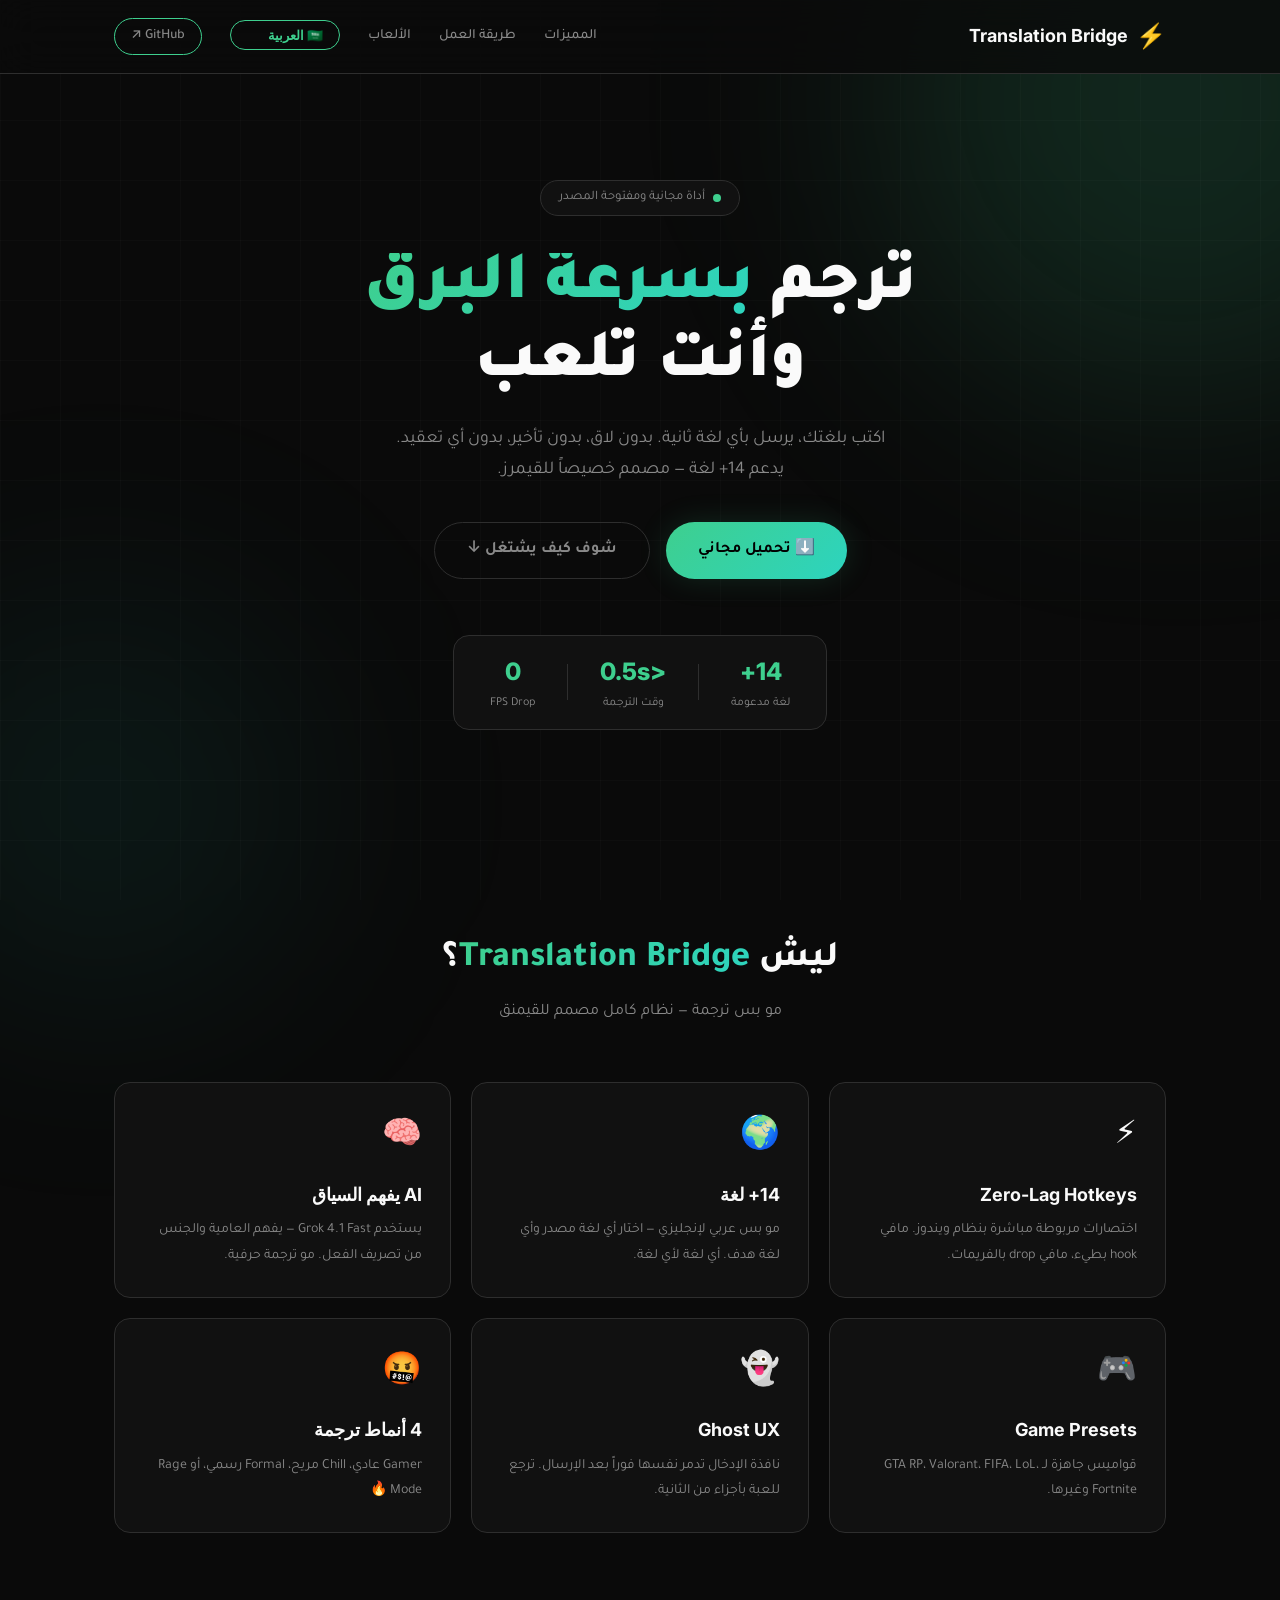
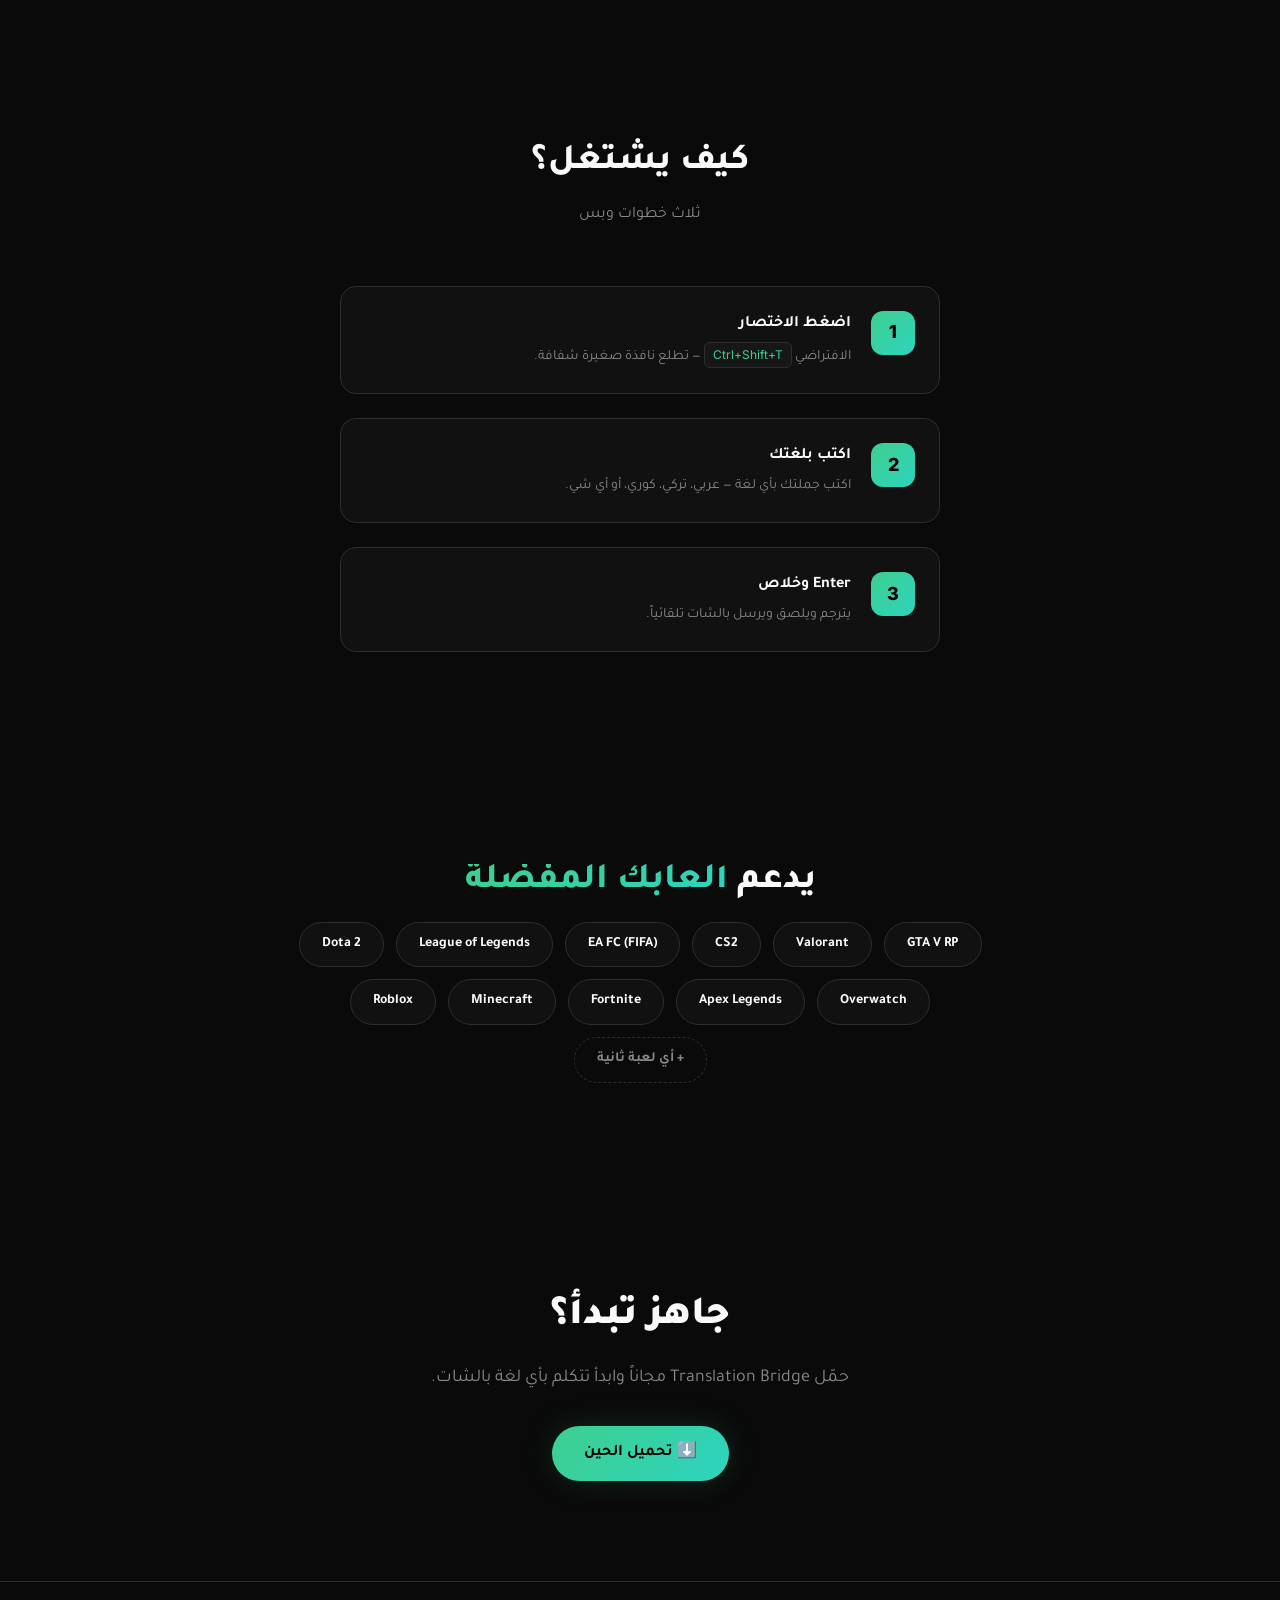
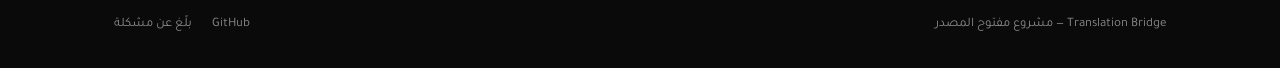
==== docs/index.html @ 9e9c00f8 "v8.1: Multi-language support, speed optimization, 12-lang landing page" ====
<!DOCTYPE html>
<html lang="ar" dir="rtl">
<head>
    <meta charset="UTF-8">
    <meta name="viewport" content="width=device-width, initial-scale=1.0">
    <meta name="description" content="Translation Bridge — ترجم بأي لغة بسرعة البرق أثناء اللعب. يدعم 14+ لغة — مصمم للقيمرز.">
    <meta name="keywords" content="translation, gaming, multilingual, gamer slang, ترجمة, قيمنق, ألعاب">
    <title>Translation Bridge — جسر الترجمة</title>
    <link rel="preconnect" href="https://fonts.googleapis.com">
    <link rel="preconnect" href="https://fonts.gstatic.com" crossorigin>
    <link href="https://fonts.googleapis.com/css2?family=Inter:wght@300;400;500;600;700;800;900&family=Tajawal:wght@400;500;700;800&display=swap" rel="stylesheet">
    <link rel="stylesheet" href="style.css">
</head>
<body>
    <div class="bg-grid"></div>
    <div class="bg-glow bg-glow--1"></div>
    <div class="bg-glow bg-glow--2"></div>
    <nav class="navbar">
        <div class="container nav-content">
            <a href="#" class="nav-logo">
                <span class="nav-logo-icon">⚡</span>
                <span>Translation Bridge</span>
            </a>
            <div class="nav-links">
                <a href="#features" id="tx-nav-feat">المميزات</a>
                <a href="#how" id="tx-nav-how">طريقة العمل</a>
                <a href="#games" id="tx-nav-games">الألعاب</a>
                <div class="lang-selector">
                    <button id="lang-toggle" class="btn btn--outline btn--sm" onclick="toggleLangMenu()">🇸🇦 العربية</button>
                    <div id="lang-menu" class="lang-menu">
                        <button onclick="setLang('ar')">🇸🇦 العربية</button>
                        <button onclick="setLang('en')">🇬🇧 English</button>
                        <button onclick="setLang('tr')">🇹🇷 Türkçe</button>
                        <button onclick="setLang('es')">🇪🇸 Español</button>
                        <button onclick="setLang('fr')">🇫🇷 Français</button>
                        <button onclick="setLang('pt')">🇧🇷 Português</button>
                        <button onclick="setLang('ru')">🇷🇺 Русский</button>
                        <button onclick="setLang('de')">🇩🇪 Deutsch</button>
                        <button onclick="setLang('ko')">🇰🇷 한국어</button>
                        <button onclick="setLang('ja')">🇯🇵 日本語</button>
                        <button onclick="setLang('zh')">🇨🇳 中文</button>
                        <button onclick="setLang('hi')">🇮🇳 हिंदी</button>
                    </div>
                </div>
                <a href="https://github.com/kenshln47/TRANSLATION-BRIDGE" target="_blank" class="btn btn--outline btn--sm">GitHub ↗</a>
            </div>
        </div>
    </nav>
    <section class="hero" id="hero">
        <div class="container hero-content">
            <div class="hero-badge"><span class="badge-dot"></span><span id="tx-badge">أداة مجانية ومفتوحة المصدر</span></div>
            <h1 class="hero-title" id="tx-hero-title">ترجم <span class="text-gradient">بسرعة البرق</span><br>وأنت تلعب</h1>
            <p class="hero-subtitle" id="tx-hero-sub">اكتب بلغتك، يرسل بأي لغة ثانية. بدون لاق، بدون تأخير، بدون أي تعقيد.<br>يدعم 14+ لغة — مصمم خصيصاً للقيمرز.</p>
            <div class="hero-cta">
                <a href="https://github.com/kenshln47/TRANSLATION-BRIDGE/releases" class="btn btn--primary btn--lg" target="_blank" id="tx-dl-btn">⬇️ تحميل مجاني</a>
                <a href="#how" class="btn btn--ghost btn--lg" id="tx-how-btn">شوف كيف يشتغل ↓</a>
            </div>
            <div class="hero-stats">
                <div class="stat"><span class="stat-value">14+</span><span class="stat-label" id="tx-stat-lang">لغة مدعومة</span></div>
                <div class="stat-divider"></div>
                <div class="stat"><span class="stat-value">&lt;0.5s</span><span class="stat-label" id="tx-stat-time">وقت الترجمة</span></div>
                <div class="stat-divider"></div>
                <div class="stat"><span class="stat-value">0</span><span class="stat-label">FPS Drop</span></div>
            </div>
        </div>
    </section>
    <section class="features" id="features">
        <div class="container">
            <h2 class="section-title" id="tx-feat-title">ليش <span class="text-gradient">Translation Bridge</span>؟</h2>
            <p class="section-subtitle" id="tx-feat-sub">مو بس ترجمة — نظام كامل مصمم للقيمنق</p>
            <div class="features-grid">
                <div class="feature-card"><div class="feature-icon">⚡</div><h3 id="tx-f1t">Zero-Lag Hotkeys</h3><p id="tx-f1d">اختصارات مربوطة مباشرة بنظام ويندوز. مافي hook بطيء، مافي drop بالفريمات.</p></div>
                <div class="feature-card"><div class="feature-icon">🌍</div><h3 id="tx-f2t">14+ لغة</h3><p id="tx-f2d">مو بس عربي لإنجليزي — اختار أي لغة مصدر وأي لغة هدف. أي لغة لأي لغة.</p></div>
                <div class="feature-card"><div class="feature-icon">🧠</div><h3 id="tx-f3t">AI يفهم السياق</h3><p id="tx-f3d">يستخدم Grok 4.1 Fast — يفهم العامية والجنس من تصريف الفعل. مو ترجمة حرفية.</p></div>
                <div class="feature-card"><div class="feature-icon">🎮</div><h3 id="tx-f4t">Game Presets</h3><p id="tx-f4d">قواميس جاهزة لـ GTA RP، Valorant، FIFA، LoL، Fortnite وغيرها.</p></div>
                <div class="feature-card"><div class="feature-icon">👻</div><h3 id="tx-f5t">Ghost UX</h3><p id="tx-f5d">نافذة الإدخال تدمر نفسها فوراً بعد الإرسال. ترجع للعبة بأجزاء من الثانية.</p></div>
                <div class="feature-card"><div class="feature-icon">🤬</div><h3 id="tx-f6t">4 أنماط ترجمة</h3><p id="tx-f6d">Gamer عادي، Chill مريح، Formal رسمي، أو Rage Mode 🔥</p></div>
            </div>
        </div>
    </section>
    <section class="how" id="how">
        <div class="container">
            <h2 class="section-title" id="tx-how-title">كيف يشتغل؟</h2>
            <p class="section-subtitle" id="tx-how-sub">ثلاث خطوات وبس</p>
            <div class="steps">
                <div class="step"><div class="step-number">1</div><div class="step-content"><h3 id="tx-s1t">اضغط الاختصار</h3><p id="tx-s1d">الافتراضي <kbd>Ctrl+Shift+T</kbd> — تطلع نافذة صغيرة شفافة.</p></div></div>
                <div class="step"><div class="step-number">2</div><div class="step-content"><h3 id="tx-s2t">اكتب بلغتك</h3><p id="tx-s2d">اكتب جملتك بأي لغة — عربي، تركي، كوري، أو أي شي.</p></div></div>
                <div class="step"><div class="step-number">3</div><div class="step-content"><h3 id="tx-s3t">Enter وخلاص</h3><p id="tx-s3d">يترجم ويلصق ويرسل بالشات تلقائياً.</p></div></div>
            </div>
        </div>
    </section>
    <section class="games" id="games">
        <div class="container">
            <h2 class="section-title" id="tx-games-title">يدعم <span class="text-gradient">ألعابك المفضلة</span></h2>
            <div class="games-row">
                <div class="game-chip">GTA V RP</div><div class="game-chip">Valorant</div><div class="game-chip">CS2</div>
                <div class="game-chip">EA FC (FIFA)</div><div class="game-chip">League of Legends</div><div class="game-chip">Dota 2</div>
                <div class="game-chip">Overwatch</div><div class="game-chip">Apex Legends</div><div class="game-chip">Fortnite</div>
                <div class="game-chip">Minecraft</div><div class="game-chip">Roblox</div>
                <div class="game-chip game-chip--any" id="tx-any-game">+ أي لعبة ثانية</div>
            </div>
        </div>
    </section>
    <section class="cta">
        <div class="container cta-content">
            <h2 class="cta-title" id="tx-cta-title">جاهز تبدأ؟</h2>
            <p class="cta-subtitle" id="tx-cta-sub">حمّل Translation Bridge مجاناً وابدأ تتكلم بأي لغة بالشات.</p>
            <a href="https://github.com/kenshln47/TRANSLATION-BRIDGE/releases" class="btn btn--primary btn--lg" target="_blank" id="tx-cta-btn">⬇️ تحميل الحين</a>
        </div>
    </section>
    <footer class="footer">
        <div class="container footer-content">
            <p id="tx-footer">Translation Bridge — مشروع مفتوح المصدر</p>
            <div class="footer-links">
                <a href="https://github.com/kenshln47/TRANSLATION-BRIDGE" target="_blank">GitHub</a>
                <a href="https://github.com/kenshln47/TRANSLATION-BRIDGE/issues" target="_blank" id="tx-report">بلّغ عن مشكلة</a>
            </div>
        </div>
    </footer>
    <script src="script.js"></script>
</body>
</html>
---- docs/style.css ----
/* ═══════════════════════════════════════════════════════════
   Translation Bridge — Landing Page Styles
   Premium dark design with Supabase-inspired green accents
   ═══════════════════════════════════════════════════════════ */

/* ── RESET & BASE ── */
*, *::before, *::after {
    margin: 0;
    padding: 0;
    box-sizing: border-box;
}

:root {
    --bg: #0a0a0a;
    --bg-card: #111111;
    --bg-elevated: #171717;
    --primary: #3ecf8e;
    --primary-dark: #2db87d;
    --primary-glow: rgba(62, 207, 142, 0.15);
    --text: #fafafa;
    --text-dim: #898989;
    --border: #2e2e2e;
    --gradient: linear-gradient(135deg, #3ecf8e, #2dd4bf);
}

html {
    scroll-behavior: smooth;
}

body {
    font-family: 'Tajawal', 'Inter', system-ui, sans-serif;
    background: var(--bg);
    color: var(--text);
    line-height: 1.7;
    overflow-x: hidden;
    position: relative;
}

.container {
    max-width: 1100px;
    margin: 0 auto;
    padding: 0 24px;
}

/* ── ANIMATED BACKGROUND ── */
.bg-grid {
    position: fixed;
    inset: 0;
    background-image:
        linear-gradient(rgba(255,255,255,0.02) 1px, transparent 1px),
        linear-gradient(90deg, rgba(255,255,255,0.02) 1px, transparent 1px);
    background-size: 60px 60px;
    pointer-events: none;
    z-index: 0;
}

.bg-glow {
    position: fixed;
    border-radius: 50%;
    filter: blur(120px);
    pointer-events: none;
    z-index: 0;
}

.bg-glow--1 {
    width: 600px;
    height: 600px;
    background: var(--primary-glow);
    top: -200px;
    right: -200px;
    animation: float1 15s ease-in-out infinite;
}

.bg-glow--2 {
    width: 400px;
    height: 400px;
    background: rgba(45, 212, 191, 0.08);
    bottom: -100px;
    left: -100px;
    animation: float2 20s ease-in-out infinite;
}

@keyframes float1 {
    0%, 100% { transform: translate(0, 0); }
    50% { transform: translate(-50px, 50px); }
}

@keyframes float2 {
    0%, 100% { transform: translate(0, 0); }
    50% { transform: translate(30px, -40px); }
}

/* ── NAVBAR ── */
.navbar {
    position: fixed;
    top: 0;
    left: 0;
    right: 0;
    z-index: 100;
    padding: 16px 0;
    background: rgba(10, 10, 10, 0.8);
    backdrop-filter: blur(20px);
    border-bottom: 1px solid var(--border);
}

.nav-content {
    display: flex;
    align-items: center;
    justify-content: space-between;
}

.nav-logo {
    display: flex;
    align-items: center;
    gap: 8px;
    text-decoration: none;
    color: var(--text);
    font-weight: 700;
    font-size: 18px;
    font-family: 'Inter', sans-serif;
}

.nav-logo-icon {
    font-size: 24px;
}

.nav-links {
    display: flex;
    align-items: center;
    gap: 28px;
}

.nav-links a {
    color: var(--text-dim);
    text-decoration: none;
    font-size: 14px;
    font-weight: 500;
    transition: color 0.2s;
}

.nav-links a:hover {
    color: var(--primary);
}

/* ── BUTTONS ── */
.btn {
    display: inline-flex;
    align-items: center;
    gap: 8px;
    font-family: 'Tajawal', 'Inter', sans-serif;
    font-weight: 600;
    text-decoration: none;
    border-radius: 9999px;
    transition: all 0.25s ease;
    cursor: pointer;
    border: none;
}

.btn--primary {
    background: var(--gradient);
    color: #000;
    box-shadow: 0 0 30px var(--primary-glow);
}

.btn--primary:hover {
    transform: translateY(-2px);
    box-shadow: 0 0 50px rgba(62, 207, 142, 0.3);
}

.btn--ghost {
    background: transparent;
    color: var(--text-dim);
    border: 1px solid var(--border);
}

.btn--ghost:hover {
    color: var(--text);
    border-color: var(--text-dim);
}

.btn--outline {
    background: transparent;
    color: var(--primary);
    border: 1px solid var(--primary);
}

.btn--outline:hover {
    background: var(--primary-glow);
}

.btn--sm { padding: 6px 16px; font-size: 13px; }
.btn--lg { padding: 14px 32px; font-size: 16px; }

/* ── HERO ── */
.hero {
    padding: 180px 0 100px;
    text-align: center;
    position: relative;
    z-index: 1;
}

.hero-badge {
    display: inline-flex;
    align-items: center;
    gap: 8px;
    padding: 6px 18px;
    border-radius: 9999px;
    background: var(--bg-card);
    border: 1px solid var(--border);
    font-size: 13px;
    color: var(--text-dim);
    margin-bottom: 32px;
    animation: fadeInDown 0.6s ease;
}

.badge-dot {
    width: 8px;
    height: 8px;
    border-radius: 50%;
    background: var(--primary);
    animation: pulse-dot 2s infinite;
}

@keyframes pulse-dot {
    0%, 100% { opacity: 1; }
    50% { opacity: 0.4; }
}

.hero-title {
    font-size: clamp(36px, 6vw, 68px);
    font-weight: 900;
    line-height: 1.15;
    margin-bottom: 20px;
    animation: fadeInUp 0.7s ease;
}

.text-gradient {
    background: var(--gradient);
    -webkit-background-clip: text;
    -webkit-text-fill-color: transparent;
    background-clip: text;
}

.hero-subtitle {
    font-size: 18px;
    color: var(--text-dim);
    max-width: 560px;
    margin: 0 auto 36px;
    animation: fadeInUp 0.8s ease;
}

.hero-cta {
    display: flex;
    gap: 16px;
    justify-content: center;
    flex-wrap: wrap;
    margin-bottom: 56px;
    animation: fadeInUp 0.9s ease;
}

.hero-stats {
    display: inline-flex;
    align-items: center;
    gap: 32px;
    padding: 16px 36px;
    border-radius: 16px;
    background: var(--bg-card);
    border: 1px solid var(--border);
    animation: fadeInUp 1.0s ease;
}

.stat {
    display: flex;
    flex-direction: column;
    align-items: center;
}

.stat-value {
    font-family: 'Inter', monospace;
    font-size: 24px;
    font-weight: 800;
    color: var(--primary);
}

.stat-label {
    font-size: 12px;
    color: var(--text-dim);
}

.stat-divider {
    width: 1px;
    height: 36px;
    background: var(--border);
}

/* ── FEATURES ── */
.features {
    padding: 100px 0;
    position: relative;
    z-index: 1;
}

.section-title {
    font-size: 36px;
    font-weight: 800;
    text-align: center;
    margin-bottom: 8px;
}

.section-subtitle {
    text-align: center;
    color: var(--text-dim);
    font-size: 16px;
    margin-bottom: 56px;
}

.features-grid {
    display: grid;
    grid-template-columns: repeat(auto-fit, minmax(300px, 1fr));
    gap: 20px;
}

.feature-card {
    background: var(--bg-card);
    border: 1px solid var(--border);
    border-radius: 16px;
    padding: 28px;
    transition: all 0.3s ease;
}

.feature-card:hover {
    border-color: var(--primary);
    transform: translateY(-4px);
    box-shadow: 0 20px 60px rgba(62, 207, 142, 0.08);
}

.feature-icon {
    font-size: 32px;
    margin-bottom: 14px;
}

.feature-card h3 {
    font-family: 'Inter', sans-serif;
    font-size: 18px;
    font-weight: 700;
    margin-bottom: 8px;
}

.feature-card p {
    color: var(--text-dim);
    font-size: 14px;
    line-height: 1.8;
}

/* ── HOW IT WORKS ── */
.how {
    padding: 100px 0;
    position: relative;
    z-index: 1;
}

.steps {
    max-width: 600px;
    margin: 0 auto;
    display: flex;
    flex-direction: column;
    gap: 24px;
}

.step {
    display: flex;
    align-items: flex-start;
    gap: 20px;
    padding: 24px;
    background: var(--bg-card);
    border: 1px solid var(--border);
    border-radius: 16px;
    transition: all 0.3s ease;
}

.step:hover {
    border-color: var(--primary);
}

.step-number {
    flex-shrink: 0;
    width: 44px;
    height: 44px;
    display: flex;
    align-items: center;
    justify-content: center;
    border-radius: 12px;
    background: var(--gradient);
    color: #000;
    font-family: 'Inter', sans-serif;
    font-weight: 800;
    font-size: 18px;
}

.step-content h3 {
    font-size: 16px;
    font-weight: 700;
    margin-bottom: 4px;
}

.step-content p {
    color: var(--text-dim);
    font-size: 14px;
}

kbd {
    display: inline-block;
    padding: 2px 8px;
    border-radius: 6px;
    background: var(--bg-elevated);
    border: 1px solid var(--border);
    font-family: 'Inter', monospace;
    font-size: 12px;
    color: var(--primary);
}

/* ── GAMES ── */
.games {
    padding: 100px 0;
    position: relative;
    z-index: 1;
}

.games-row {
    display: flex;
    flex-wrap: wrap;
    justify-content: center;
    gap: 12px;
    max-width: 700px;
    margin: 0 auto;
}

.game-chip {
    padding: 10px 22px;
    border-radius: 9999px;
    background: var(--bg-card);
    border: 1px solid var(--border);
    font-size: 14px;
    font-weight: 600;
    transition: all 0.2s;
    cursor: default;
}

.game-chip:hover {
    border-color: var(--primary);
    color: var(--primary);
    transform: scale(1.05);
}

.game-chip--any {
    background: transparent;
    border-style: dashed;
    color: var(--text-dim);
}

/* ── CTA ── */
.cta {
    padding: 100px 0;
    text-align: center;
    position: relative;
    z-index: 1;
}

.cta-title {
    font-size: 40px;
    font-weight: 900;
    margin-bottom: 12px;
}

.cta-subtitle {
    color: var(--text-dim);
    font-size: 18px;
    margin-bottom: 32px;
}

/* ── FOOTER ── */
.footer {
    padding: 32px 0;
    border-top: 1px solid var(--border);
    position: relative;
    z-index: 1;
}

.footer-content {
    display: flex;
    align-items: center;
    justify-content: space-between;
}

.footer-content p {
    color: var(--text-dim);
    font-size: 13px;
}

.footer-links {
    display: flex;
    gap: 20px;
}

.footer-links a {
    color: var(--text-dim);
    text-decoration: none;
    font-size: 13px;
    transition: color 0.2s;
}

.footer-links a:hover {
    color: var(--primary);
}

/* ── ANIMATIONS ── */
@keyframes fadeInUp {
    from { opacity: 0; transform: translateY(24px); }
    to   { opacity: 1; transform: translateY(0); }
}

@keyframes fadeInDown {
    from { opacity: 0; transform: translateY(-16px); }
    to   { opacity: 1; transform: translateY(0); }
}

/* Scroll-triggered animation class */
.reveal {
    opacity: 0;
    transform: translateY(30px);
    transition: all 0.6s ease;
}

.reveal.visible {
    opacity: 1;
    transform: translateY(0);
}

/* ── RESPONSIVE ── */
@media (max-width: 768px) {
    .nav-links {
        display: none;
    }

    .hero {
        padding: 140px 0 60px;
    }

    .hero-stats {
        flex-direction: column;
        gap: 16px;
    }

    .stat-divider {
        width: 60px;
        height: 1px;
    }

    .features-grid {
        grid-template-columns: 1fr;
    }

    .footer-content {
        flex-direction: column;
        gap: 12px;
        text-align: center;
    }
}

/* ── LANGUAGE SELECTOR ── */
.lang-selector {
    position: relative;
}

#lang-toggle {
    cursor: pointer;
    font-family: 'Inter', sans-serif;
    font-weight: 600;
    font-size: 13px;
    min-width: 110px;
    text-align: center;
    transition: all 0.25s ease;
}

#lang-toggle:hover {
    background: var(--primary-glow);
    transform: scale(1.05);
}

.lang-menu {
    display: none;
    position: absolute;
    top: calc(100% + 8px);
    right: 0;
    flex-direction: column;
    gap: 2px;
    padding: 8px;
    background: rgba(17, 17, 17, 0.95);
    backdrop-filter: blur(20px);
    border: 1px solid var(--border);
    border-radius: 12px;
    z-index: 200;
    min-width: 160px;
    box-shadow: 0 20px 60px rgba(0, 0, 0, 0.5);
    animation: fadeInDown 0.2s ease;
}

.lang-menu button {
    background: none;
    border: none;
    color: var(--text-dim);
    padding: 8px 14px;
    font-size: 13px;
    font-family: 'Inter', sans-serif;
    cursor: pointer;
    border-radius: 8px;
    text-align: left;
    transition: all 0.15s;
    white-space: nowrap;
}

.lang-menu button:hover {
    background: var(--primary-glow);
    color: var(--primary);
}

/* ── LTR MODE ── */
html[dir="ltr"] body {
    text-align: left;
}

html[dir="ltr"] .hero-content,
html[dir="ltr"] .section-title,
html[dir="ltr"] .section-subtitle,
html[dir="ltr"] .cta {
    text-align: center;
}

html[dir="ltr"] .lang-menu {
    right: auto;
    left: 0;
}

html[dir="ltr"] .lang-menu button {
    text-align: left;
}
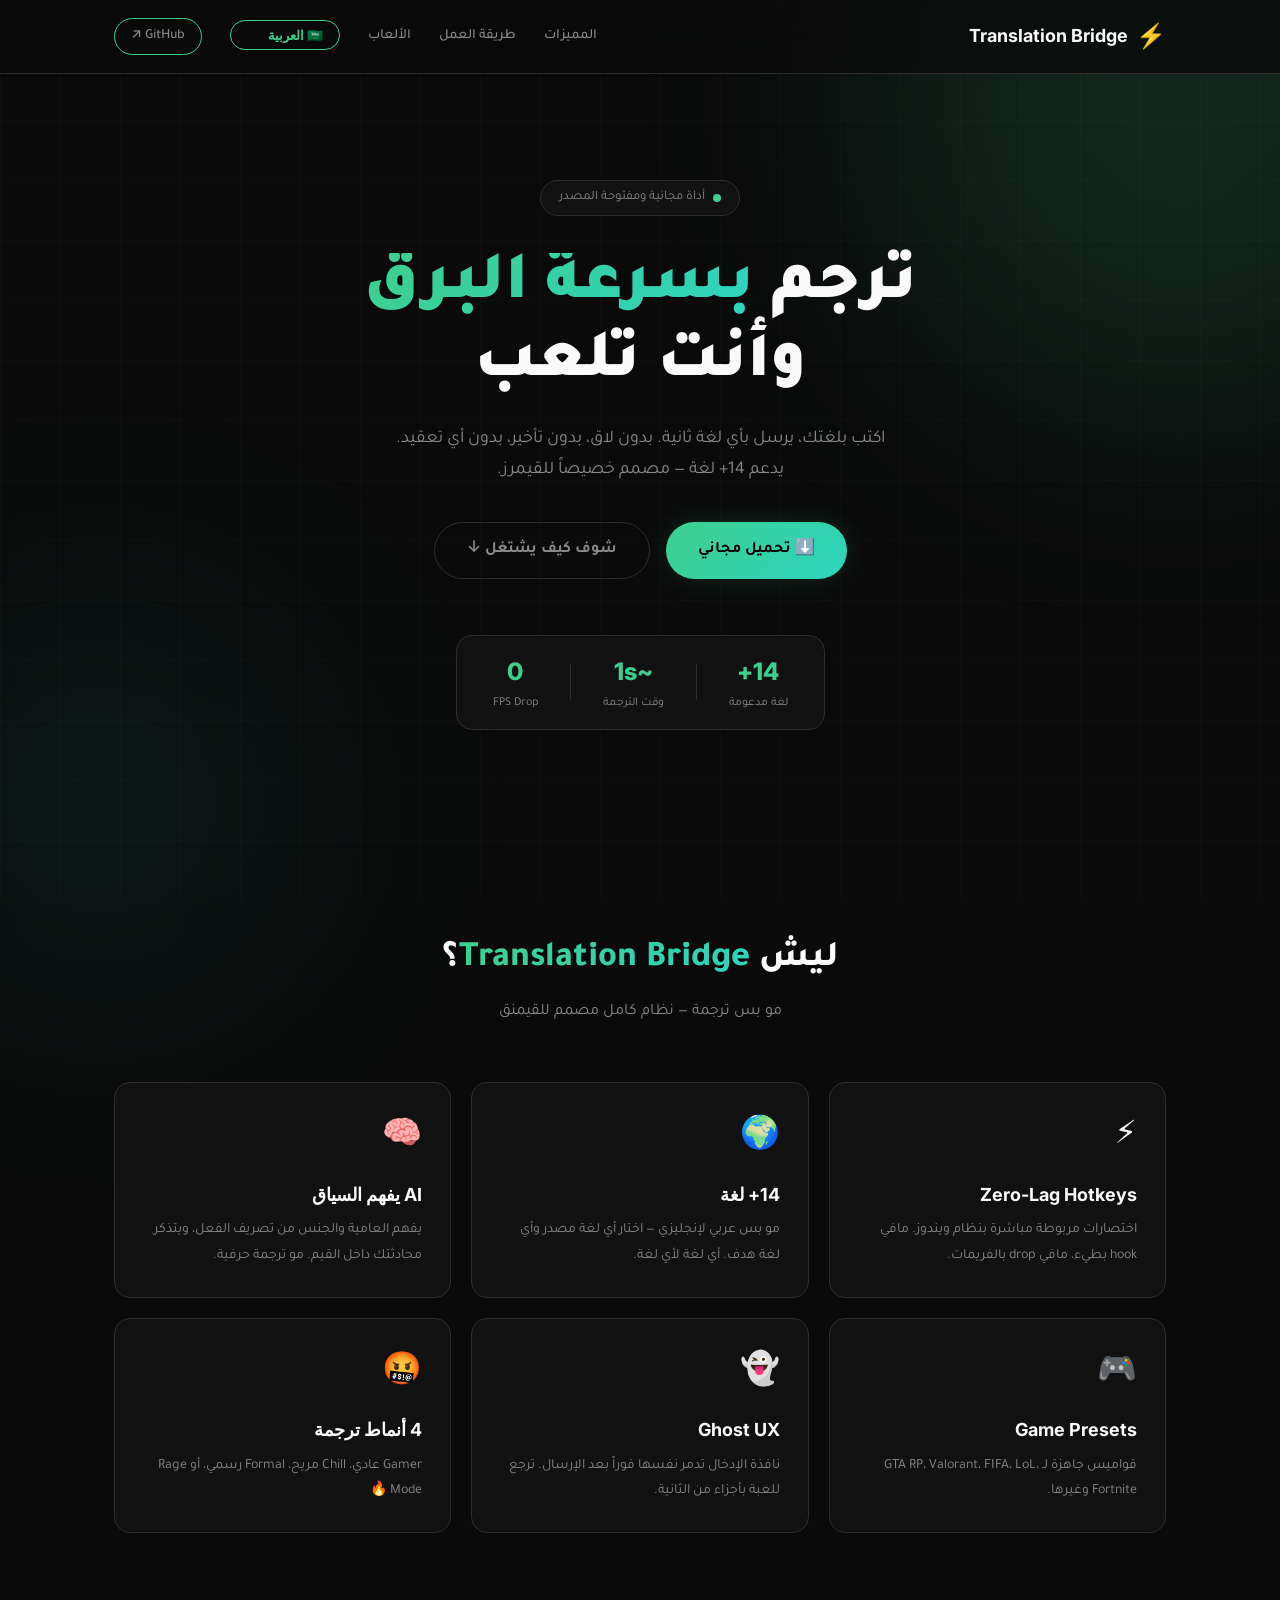
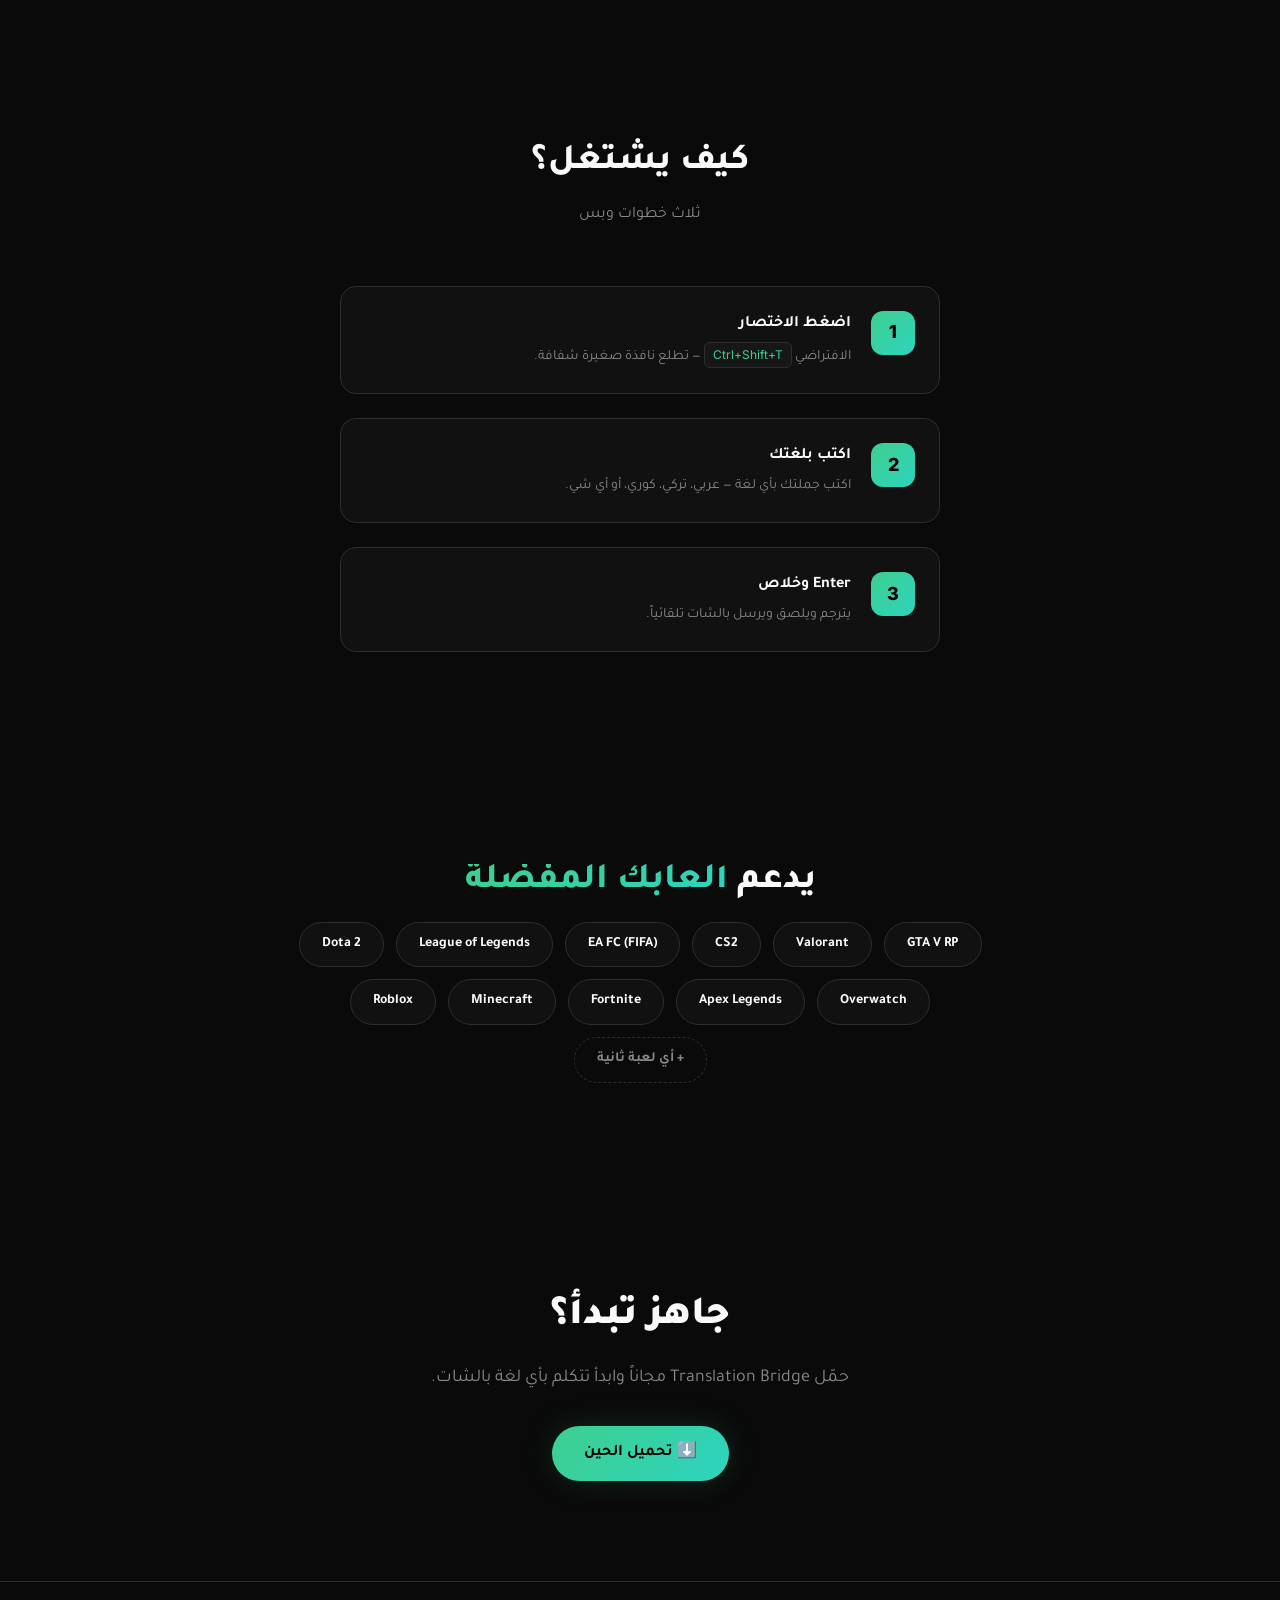
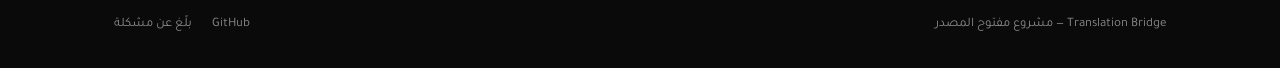
==== commit b2b2e69f: "Site: drop deprecated Grok mention, honest speed stat, session memory feature - Feature card no long" ====
--- a/docs/index.html
+++ b/docs/index.html
@@ -5,7 +5,19 @@
     <meta name="viewport" content="width=device-width, initial-scale=1.0">
     <meta name="description" content="Translation Bridge — ترجم بأي لغة بسرعة البرق أثناء اللعب. يدعم 14+ لغة — مصمم للقيمرز.">
     <meta name="keywords" content="translation, gaming, multilingual, gamer slang, ترجمة, قيمنق, ألعاب">
+    <!-- Open Graph -->
+    <meta property="og:type" content="website">
+    <meta property="og:title" content="Translation Bridge — جسر الترجمة">
+    <meta property="og:description" content="ترجم بأي لغة بسرعة البرق أثناء اللعب. يدعم 14+ لغة — مصمم للقيمرز.">
+    <meta property="og:url" content="https://kenshln47.github.io/TRANSLATION-BRIDGE/">
+    <meta property="og:image" content="https://raw.githubusercontent.com/kenshln47/TRANSLATION-BRIDGE/main/assets/banner.png">
+    <!-- Twitter Card -->
+    <meta name="twitter:card" content="summary_large_image">
+    <meta name="twitter:title" content="Translation Bridge — جسر الترجمة">
+    <meta name="twitter:description" content="ترجم بأي لغة بسرعة البرق أثناء اللعب. يدعم 14+ لغة.">
+    <meta name="twitter:image" content="https://raw.githubusercontent.com/kenshln47/TRANSLATION-BRIDGE/main/assets/banner.png">
     <title>Translation Bridge — جسر الترجمة</title>
+    <link rel="icon" type="image/png" href="https://raw.githubusercontent.com/kenshln47/TRANSLATION-BRIDGE/main/assets/logo.png">
     <link rel="preconnect" href="https://fonts.googleapis.com">
     <link rel="preconnect" href="https://fonts.gstatic.com" crossorigin>
     <link href="https://fonts.googleapis.com/css2?family=Inter:wght@300;400;500;600;700;800;900&family=Tajawal:wght@400;500;700;800&display=swap" rel="stylesheet">
@@ -58,7 +70,7 @@
             <div class="hero-stats">
                 <div class="stat"><span class="stat-value">14+</span><span class="stat-label" id="tx-stat-lang">لغة مدعومة</span></div>
                 <div class="stat-divider"></div>
-                <div class="stat"><span class="stat-value">&lt;0.5s</span><span class="stat-label" id="tx-stat-time">وقت الترجمة</span></div>
+                <div class="stat"><span class="stat-value">~1s</span><span class="stat-label" id="tx-stat-time">وقت الترجمة</span></div>
                 <div class="stat-divider"></div>
                 <div class="stat"><span class="stat-value">0</span><span class="stat-label">FPS Drop</span></div>
             </div>
@@ -66,38 +78,38 @@
     </section>
     <section class="features" id="features">
         <div class="container">
-            <h2 class="section-title" id="tx-feat-title">ليش <span class="text-gradient">Translation Bridge</span>؟</h2>
-            <p class="section-subtitle" id="tx-feat-sub">مو بس ترجمة — نظام كامل مصمم للقيمنق</p>
+            <h2 class="section-title reveal" id="tx-feat-title">ليش <span class="text-gradient">Translation Bridge</span>؟</h2>
+            <p class="section-subtitle reveal" id="tx-feat-sub">مو بس ترجمة — نظام كامل مصمم للقيمنق</p>
             <div class="features-grid">
-                <div class="feature-card"><div class="feature-icon">⚡</div><h3 id="tx-f1t">Zero-Lag Hotkeys</h3><p id="tx-f1d">اختصارات مربوطة مباشرة بنظام ويندوز. مافي hook بطيء، مافي drop بالفريمات.</p></div>
-                <div class="feature-card"><div class="feature-icon">🌍</div><h3 id="tx-f2t">14+ لغة</h3><p id="tx-f2d">مو بس عربي لإنجليزي — اختار أي لغة مصدر وأي لغة هدف. أي لغة لأي لغة.</p></div>
-                <div class="feature-card"><div class="feature-icon">🧠</div><h3 id="tx-f3t">AI يفهم السياق</h3><p id="tx-f3d">يستخدم Grok 4.1 Fast — يفهم العامية والجنس من تصريف الفعل. مو ترجمة حرفية.</p></div>
-                <div class="feature-card"><div class="feature-icon">🎮</div><h3 id="tx-f4t">Game Presets</h3><p id="tx-f4d">قواميس جاهزة لـ GTA RP، Valorant، FIFA، LoL، Fortnite وغيرها.</p></div>
-                <div class="feature-card"><div class="feature-icon">👻</div><h3 id="tx-f5t">Ghost UX</h3><p id="tx-f5d">نافذة الإدخال تدمر نفسها فوراً بعد الإرسال. ترجع للعبة بأجزاء من الثانية.</p></div>
-                <div class="feature-card"><div class="feature-icon">🤬</div><h3 id="tx-f6t">4 أنماط ترجمة</h3><p id="tx-f6d">Gamer عادي، Chill مريح، Formal رسمي، أو Rage Mode 🔥</p></div>
+                <div class="feature-card reveal"><div class="feature-icon">⚡</div><h3 id="tx-f1t">Zero-Lag Hotkeys</h3><p id="tx-f1d">اختصارات مربوطة مباشرة بنظام ويندوز. مافي hook بطيء، مافي drop بالفريمات.</p></div>
+                <div class="feature-card reveal"><div class="feature-icon">🌍</div><h3 id="tx-f2t">14+ لغة</h3><p id="tx-f2d">مو بس عربي لإنجليزي — اختار أي لغة مصدر وأي لغة هدف. أي لغة لأي لغة.</p></div>
+                <div class="feature-card reveal"><div class="feature-icon">🧠</div><h3 id="tx-f3t">AI يفهم السياق</h3><p id="tx-f3d">يفهم العامية والجنس من تصريف الفعل، ويتذكر محادثتك داخل القيم. مو ترجمة حرفية.</p></div>
+                <div class="feature-card reveal"><div class="feature-icon">🎮</div><h3 id="tx-f4t">Game Presets</h3><p id="tx-f4d">قواميس جاهزة لـ GTA RP، Valorant، FIFA، LoL، Fortnite وغيرها.</p></div>
+                <div class="feature-card reveal"><div class="feature-icon">👻</div><h3 id="tx-f5t">Ghost UX</h3><p id="tx-f5d">نافذة الإدخال تدمر نفسها فوراً بعد الإرسال. ترجع للعبة بأجزاء من الثانية.</p></div>
+                <div class="feature-card reveal"><div class="feature-icon">🤬</div><h3 id="tx-f6t">4 أنماط ترجمة</h3><p id="tx-f6d">Gamer عادي، Chill مريح، Formal رسمي، أو Rage Mode 🔥</p></div>
             </div>
         </div>
     </section>
     <section class="how" id="how">
         <div class="container">
-            <h2 class="section-title" id="tx-how-title">كيف يشتغل؟</h2>
-            <p class="section-subtitle" id="tx-how-sub">ثلاث خطوات وبس</p>
+            <h2 class="section-title reveal" id="tx-how-title">كيف يشتغل؟</h2>
+            <p class="section-subtitle reveal" id="tx-how-sub">ثلاث خطوات وبس</p>
             <div class="steps">
-                <div class="step"><div class="step-number">1</div><div class="step-content"><h3 id="tx-s1t">اضغط الاختصار</h3><p id="tx-s1d">الافتراضي <kbd>Ctrl+Shift+T</kbd> — تطلع نافذة صغيرة شفافة.</p></div></div>
-                <div class="step"><div class="step-number">2</div><div class="step-content"><h3 id="tx-s2t">اكتب بلغتك</h3><p id="tx-s2d">اكتب جملتك بأي لغة — عربي، تركي، كوري، أو أي شي.</p></div></div>
-                <div class="step"><div class="step-number">3</div><div class="step-content"><h3 id="tx-s3t">Enter وخلاص</h3><p id="tx-s3d">يترجم ويلصق ويرسل بالشات تلقائياً.</p></div></div>
+                <div class="step reveal"><div class="step-number">1</div><div class="step-content"><h3 id="tx-s1t">اضغط الاختصار</h3><p id="tx-s1d">الافتراضي <kbd>Ctrl+Shift+T</kbd> — تطلع نافذة صغيرة شفافة.</p></div></div>
+                <div class="step reveal"><div class="step-number">2</div><div class="step-content"><h3 id="tx-s2t">اكتب بلغتك</h3><p id="tx-s2d">اكتب جملتك بأي لغة — عربي، تركي، كوري، أو أي شي.</p></div></div>
+                <div class="step reveal"><div class="step-number">3</div><div class="step-content"><h3 id="tx-s3t">Enter وخلاص</h3><p id="tx-s3d">يترجم ويلصق ويرسل بالشات تلقائياً.</p></div></div>
             </div>
         </div>
     </section>
     <section class="games" id="games">
         <div class="container">
-            <h2 class="section-title" id="tx-games-title">يدعم <span class="text-gradient">ألعابك المفضلة</span></h2>
+            <h2 class="section-title reveal" id="tx-games-title">يدعم <span class="text-gradient">ألعابك المفضلة</span></h2>
             <div class="games-row">
-                <div class="game-chip">GTA V RP</div><div class="game-chip">Valorant</div><div class="game-chip">CS2</div>
-                <div class="game-chip">EA FC (FIFA)</div><div class="game-chip">League of Legends</div><div class="game-chip">Dota 2</div>
-                <div class="game-chip">Overwatch</div><div class="game-chip">Apex Legends</div><div class="game-chip">Fortnite</div>
-                <div class="game-chip">Minecraft</div><div class="game-chip">Roblox</div>
-                <div class="game-chip game-chip--any" id="tx-any-game">+ أي لعبة ثانية</div>
+                <div class="game-chip reveal">GTA V RP</div><div class="game-chip reveal">Valorant</div><div class="game-chip reveal">CS2</div>
+                <div class="game-chip reveal">EA FC (FIFA)</div><div class="game-chip reveal">League of Legends</div><div class="game-chip reveal">Dota 2</div>
+                <div class="game-chip reveal">Overwatch</div><div class="game-chip reveal">Apex Legends</div><div class="game-chip reveal">Fortnite</div>
+                <div class="game-chip reveal">Minecraft</div><div class="game-chip reveal">Roblox</div>
+                <div class="game-chip game-chip--any reveal" id="tx-any-game">+ أي لعبة ثانية</div>
             </div>
         </div>
     </section>
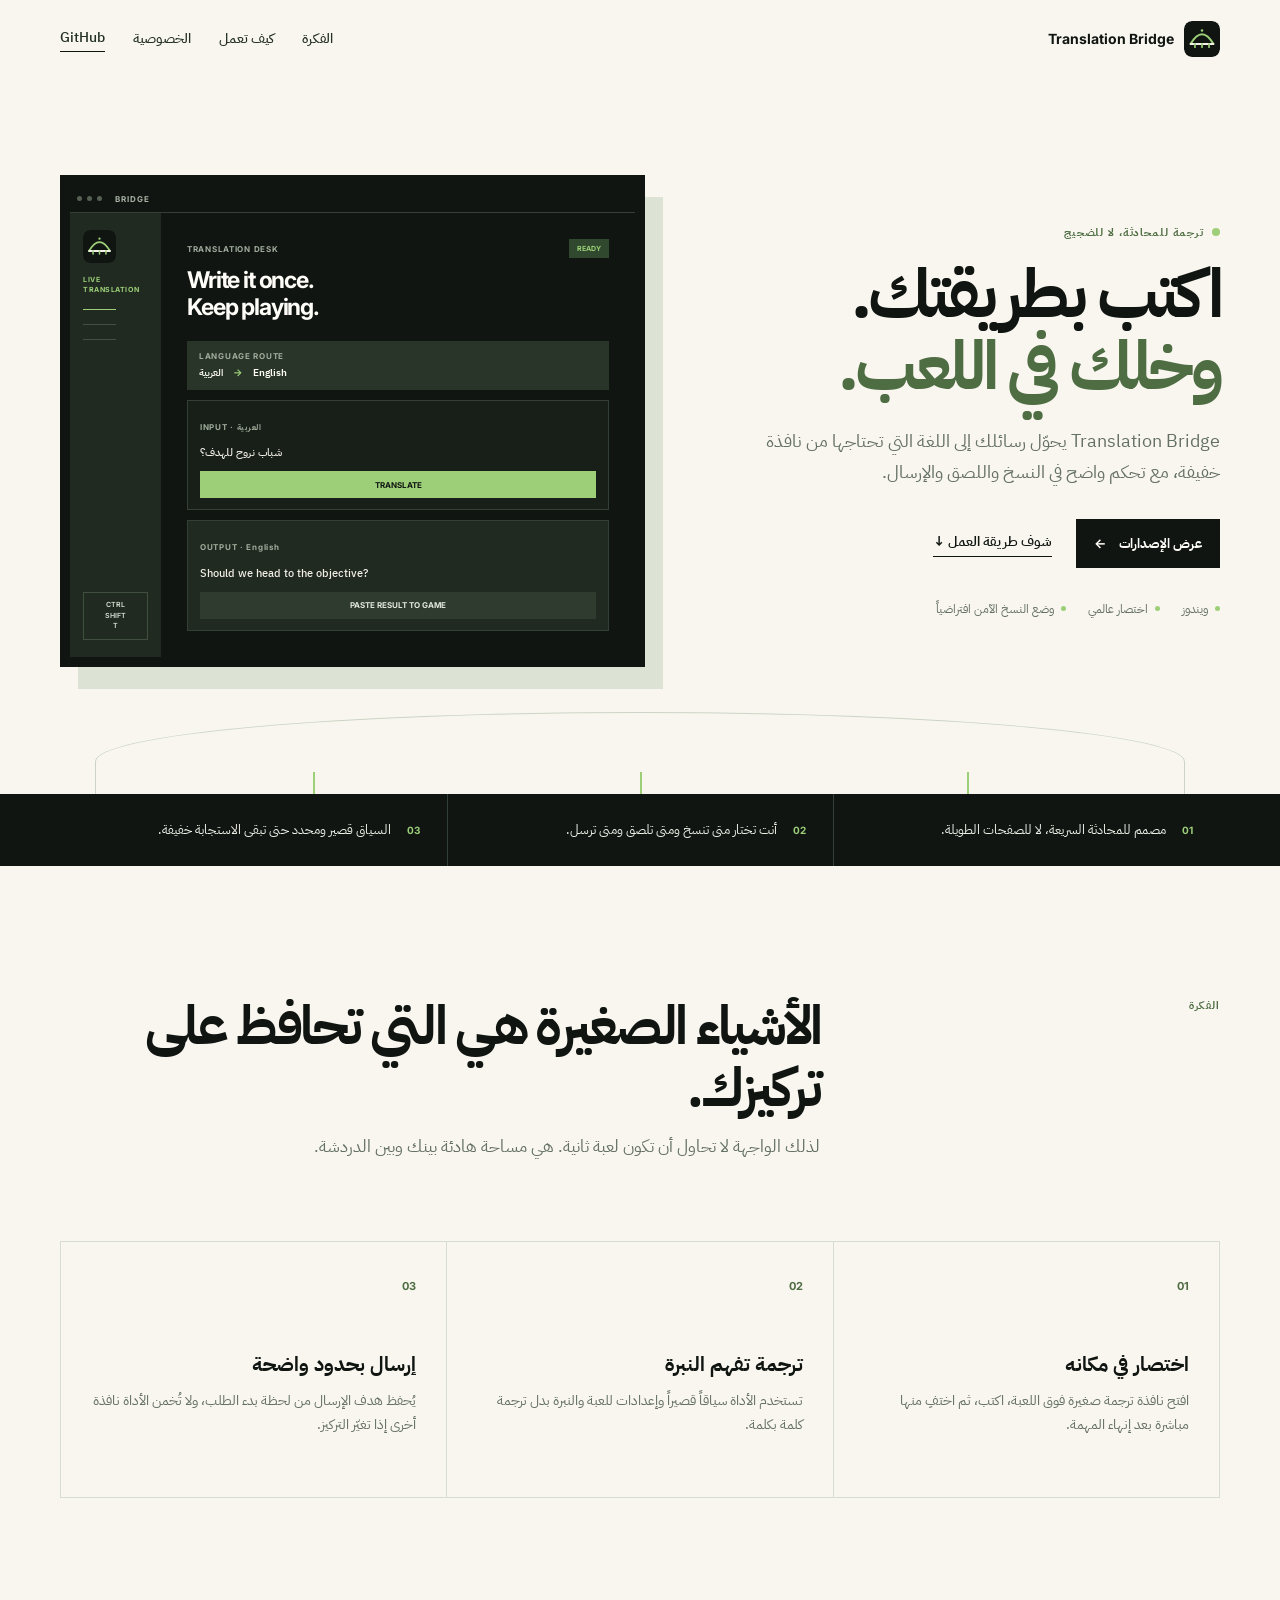
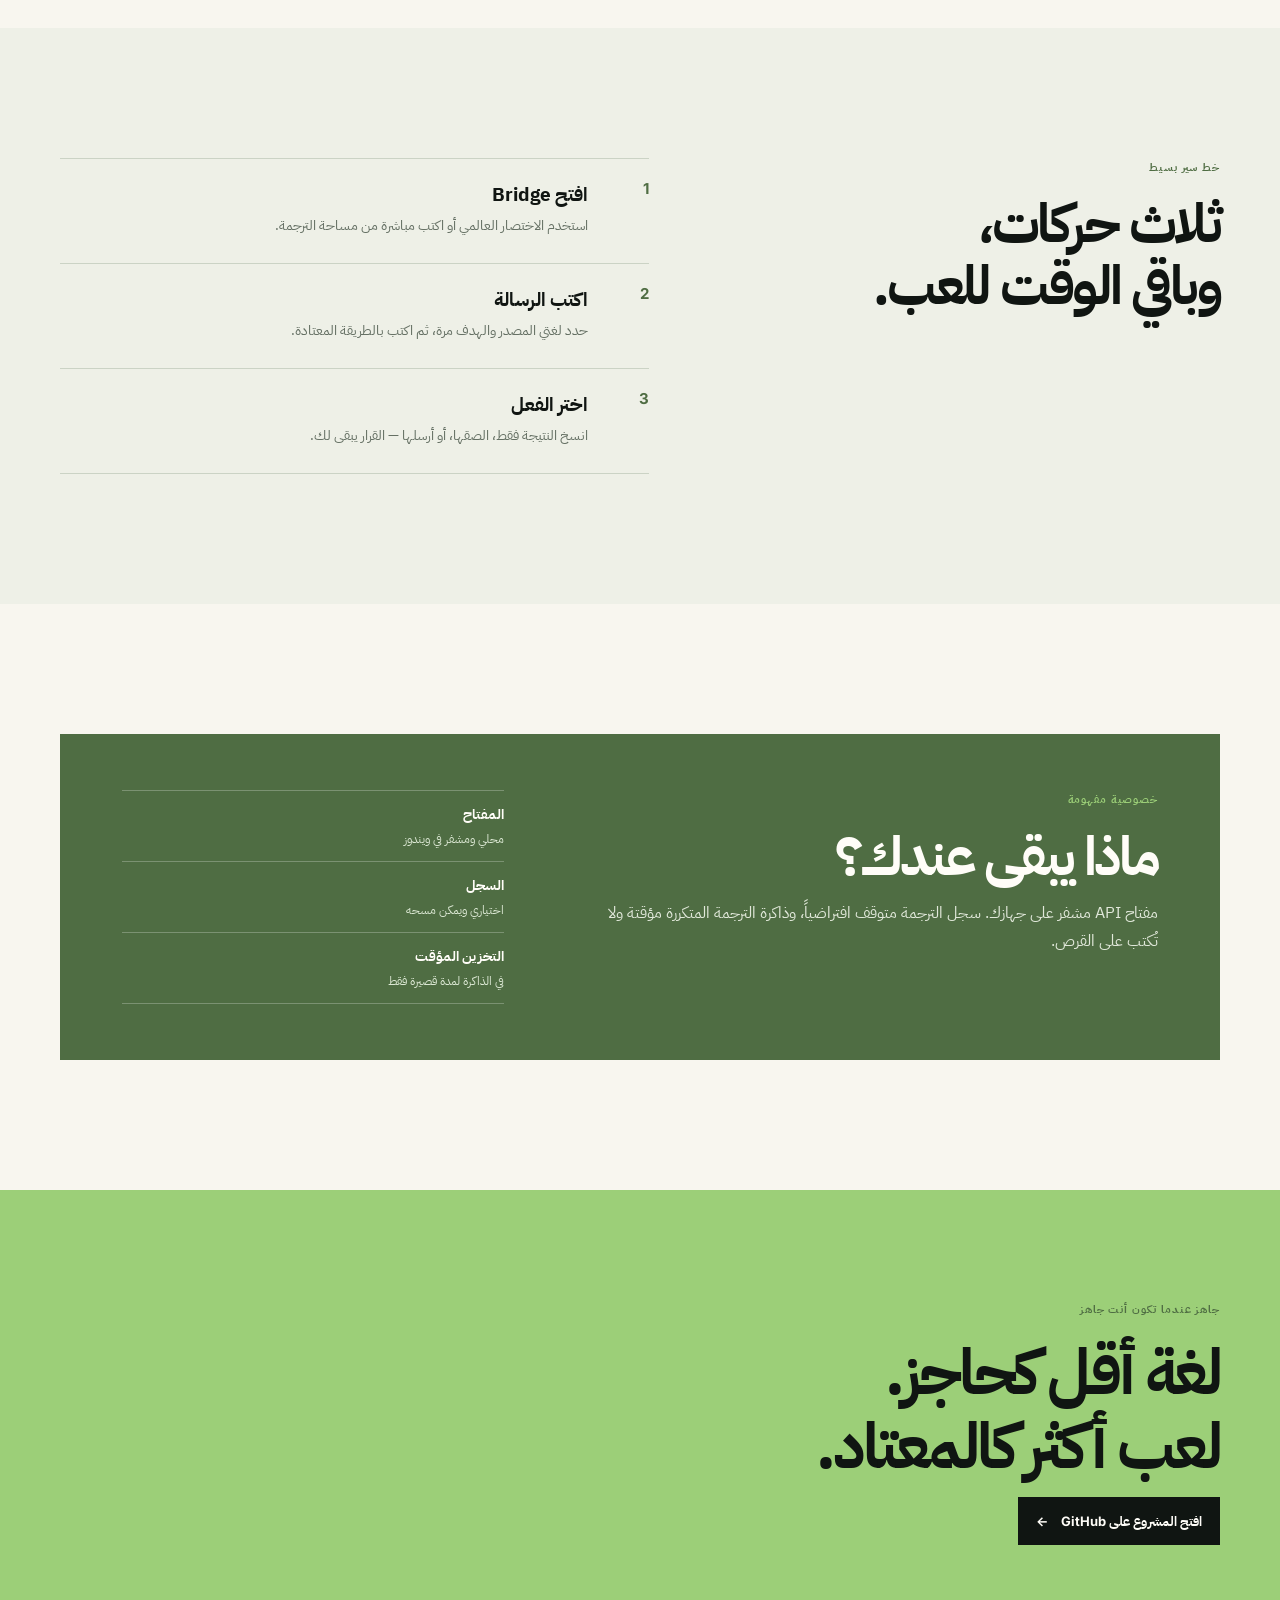
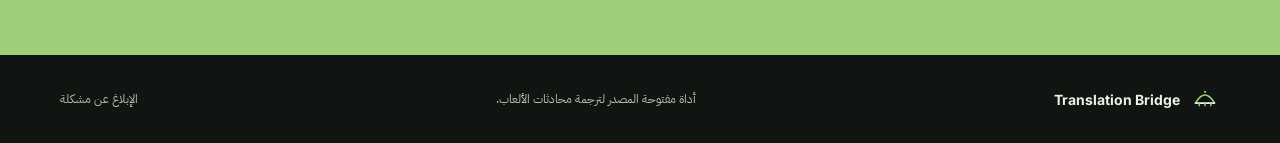
==== commit 30cd3833: "Redesign app, brand, website, and performance improvements" ====
--- a/docs/index.html
+++ b/docs/index.html
@@ -1,134 +1,130 @@
-<!DOCTYPE html>
+<!doctype html>
 <html lang="ar" dir="rtl">
 <head>
-    <meta charset="UTF-8">
-    <meta name="viewport" content="width=device-width, initial-scale=1.0">
-    <meta name="description" content="Translation Bridge — ترجم بأي لغة بسرعة البرق أثناء اللعب. يدعم 14+ لغة — مصمم للقيمرز.">
-    <meta name="keywords" content="translation, gaming, multilingual, gamer slang, ترجمة, قيمنق, ألعاب">
-    <!-- Open Graph -->
-    <meta property="og:type" content="website">
-    <meta property="og:title" content="Translation Bridge — جسر الترجمة">
-    <meta property="og:description" content="ترجم بأي لغة بسرعة البرق أثناء اللعب. يدعم 14+ لغة — مصمم للقيمرز.">
-    <meta property="og:url" content="https://kenshln47.github.io/TRANSLATION-BRIDGE/">
-    <meta property="og:image" content="https://raw.githubusercontent.com/kenshln47/TRANSLATION-BRIDGE/main/assets/banner.png">
-    <!-- Twitter Card -->
-    <meta name="twitter:card" content="summary_large_image">
-    <meta name="twitter:title" content="Translation Bridge — جسر الترجمة">
-    <meta name="twitter:description" content="ترجم بأي لغة بسرعة البرق أثناء اللعب. يدعم 14+ لغة.">
-    <meta name="twitter:image" content="https://raw.githubusercontent.com/kenshln47/TRANSLATION-BRIDGE/main/assets/banner.png">
-    <title>Translation Bridge — جسر الترجمة</title>
-    <link rel="icon" type="image/png" href="https://raw.githubusercontent.com/kenshln47/TRANSLATION-BRIDGE/main/assets/logo.png">
-    <link rel="preconnect" href="https://fonts.googleapis.com">
-    <link rel="preconnect" href="https://fonts.gstatic.com" crossorigin>
-    <link href="https://fonts.googleapis.com/css2?family=Inter:wght@300;400;500;600;700;800;900&family=Tajawal:wght@400;500;700;800&display=swap" rel="stylesheet">
-    <link rel="stylesheet" href="style.css">
+  <meta charset="utf-8">
+  <meta name="viewport" content="width=device-width, initial-scale=1">
+  <meta name="description" content="Translation Bridge: أداة ترجمة خفيفة للمحادثات داخل الألعاب، مع اختصار عالمي وخيارات إرسال آمنة.">
+  <meta name="theme-color" content="#101512">
+  <meta property="og:type" content="website">
+  <meta property="og:title" content="Translation Bridge — اكتب كما تتكلم">
+  <meta property="og:description" content="ترجمة عملية لمحادثات الألعاب بدون تشتيت.">
+  <meta property="og:url" content="https://kenshln47.github.io/TRANSLATION-BRIDGE/">
+  <title>Translation Bridge — اكتب كما تتكلم</title>
+  <link rel="icon" href="brand-mark.svg" type="image/svg+xml">
+  <link rel="preconnect" href="https://fonts.googleapis.com">
+  <link rel="preconnect" href="https://fonts.gstatic.com" crossorigin>
+  <link href="https://fonts.googleapis.com/css2?family=IBM+Plex+Sans+Arabic:wght@400;500;600;700&family=Inter:wght@400;500;600;700&display=swap" rel="stylesheet">
+  <link rel="stylesheet" href="style.css">
 </head>
 <body>
-    <div class="bg-grid"></div>
-    <div class="bg-glow bg-glow--1"></div>
-    <div class="bg-glow bg-glow--2"></div>
-    <nav class="navbar">
-        <div class="container nav-content">
-            <a href="#" class="nav-logo">
-                <span class="nav-logo-icon">⚡</span>
-                <span>Translation Bridge</span>
-            </a>
-            <div class="nav-links">
-                <a href="#features" id="tx-nav-feat">المميزات</a>
-                <a href="#how" id="tx-nav-how">طريقة العمل</a>
-                <a href="#games" id="tx-nav-games">الألعاب</a>
-                <div class="lang-selector">
-                    <button id="lang-toggle" class="btn btn--outline btn--sm" onclick="toggleLangMenu()">🇸🇦 العربية</button>
-                    <div id="lang-menu" class="lang-menu">
-                        <button onclick="setLang('ar')">🇸🇦 العربية</button>
-                        <button onclick="setLang('en')">🇬🇧 English</button>
-                        <button onclick="setLang('tr')">🇹🇷 Türkçe</button>
-                        <button onclick="setLang('es')">🇪🇸 Español</button>
-                        <button onclick="setLang('fr')">🇫🇷 Français</button>
-                        <button onclick="setLang('pt')">🇧🇷 Português</button>
-                        <button onclick="setLang('ru')">🇷🇺 Русский</button>
-                        <button onclick="setLang('de')">🇩🇪 Deutsch</button>
-                        <button onclick="setLang('ko')">🇰🇷 한국어</button>
-                        <button onclick="setLang('ja')">🇯🇵 日本語</button>
-                        <button onclick="setLang('zh')">🇨🇳 中文</button>
-                        <button onclick="setLang('hi')">🇮🇳 हिंदी</button>
-                    </div>
-                </div>
-                <a href="https://github.com/kenshln47/TRANSLATION-BRIDGE" target="_blank" class="btn btn--outline btn--sm">GitHub ↗</a>
+  <a class="skip-link" href="#main">تجاوز إلى المحتوى</a>
+
+  <header class="site-header" data-header>
+    <div class="container nav">
+      <a class="brand" href="#top" aria-label="Translation Bridge">
+        <img src="brand-mark.svg" width="36" height="36" alt="">
+        <span>Translation Bridge</span>
+      </a>
+      <button class="menu-toggle" type="button" aria-expanded="false" aria-controls="site-nav" data-menu-toggle>
+        <span></span><span></span><span></span><span class="sr-only">فتح القائمة</span>
+      </button>
+      <nav class="nav-links" id="site-nav" data-menu>
+        <a href="#why">الفكرة</a>
+        <a href="#flow">كيف تعمل</a>
+        <a href="#privacy">الخصوصية</a>
+        <a class="nav-github" href="https://github.com/kenshln47/TRANSLATION-BRIDGE" target="_blank" rel="noopener noreferrer">GitHub</a>
+      </nav>
+    </div>
+  </header>
+
+  <main id="main">
+    <section class="hero" id="top">
+      <div class="container hero-grid">
+        <div class="hero-copy reveal">
+          <p class="eyebrow"><span></span> ترجمة للمحادثة، لا للضجيج</p>
+          <h1>اكتب بطريقتك.<br><em>وخلك في اللعب.</em></h1>
+          <p class="hero-text">Translation Bridge يحوّل رسائلك إلى اللغة التي تحتاجها من نافذة خفيفة، مع تحكم واضح في النسخ واللصق والإرسال.</p>
+          <div class="hero-actions">
+            <a class="button button-primary" href="https://github.com/kenshln47/TRANSLATION-BRIDGE/releases" target="_blank" rel="noopener noreferrer">عرض الإصدارات <span aria-hidden="true">←</span></a>
+            <a class="text-link" href="#flow">شوف طريقة العمل <span aria-hidden="true">↓</span></a>
+          </div>
+          <ul class="hero-notes" aria-label="مزايا أساسية">
+            <li>ويندوز</li>
+            <li>اختصار عالمي</li>
+            <li>وضع النسخ الآمن افتراضياً</li>
+          </ul>
+        </div>
+
+        <div class="product-frame reveal" aria-label="تصور لواجهة Translation Bridge">
+          <div class="window-bar"><span></span><span></span><span></span><b>BRIDGE</b></div>
+          <div class="window-body">
+            <aside class="mini-rail">
+              <img src="brand-mark.svg" width="33" height="33" alt="">
+              <small>LIVE<br>TRANSLATION</small>
+              <div class="mini-line active"></div><div class="mini-line"></div><div class="mini-line"></div>
+              <kbd>CTRL<br>SHIFT<br>T</kbd>
+            </aside>
+            <div class="mini-desk">
+              <div class="mini-title"><span>TRANSLATION DESK</span><i>READY</i></div>
+              <h2>Write it once.<br>Keep playing.</h2>
+              <div class="route"><small>LANGUAGE ROUTE</small><strong>العربية <b>→</b> English</strong></div>
+              <div class="mini-card"><small>INPUT · العربية</small><p>شباب نروح للهدف؟</p><button>TRANSLATE</button></div>
+              <div class="mini-card output"><small>OUTPUT · English</small><p>Should we head to the objective?</p><button class="quiet">PASTE RESULT TO GAME</button></div>
             </div>
+          </div>
         </div>
-    </nav>
-    <section class="hero" id="hero">
-        <div class="container hero-content">
-            <div class="hero-badge"><span class="badge-dot"></span><span id="tx-badge">أداة مجانية ومفتوحة المصدر</span></div>
-            <h1 class="hero-title" id="tx-hero-title">ترجم <span class="text-gradient">بسرعة البرق</span><br>وأنت تلعب</h1>
-            <p class="hero-subtitle" id="tx-hero-sub">اكتب بلغتك، يرسل بأي لغة ثانية. بدون لاق، بدون تأخير، بدون أي تعقيد.<br>يدعم 14+ لغة — مصمم خصيصاً للقيمرز.</p>
-            <div class="hero-cta">
-                <a href="https://github.com/kenshln47/TRANSLATION-BRIDGE/releases" class="btn btn--primary btn--lg" target="_blank" id="tx-dl-btn">⬇️ تحميل مجاني</a>
-                <a href="#how" class="btn btn--ghost btn--lg" id="tx-how-btn">شوف كيف يشتغل ↓</a>
-            </div>
-            <div class="hero-stats">
-                <div class="stat"><span class="stat-value">14+</span><span class="stat-label" id="tx-stat-lang">لغة مدعومة</span></div>
-                <div class="stat-divider"></div>
-                <div class="stat"><span class="stat-value">~1s</span><span class="stat-label" id="tx-stat-time">وقت الترجمة</span></div>
-                <div class="stat-divider"></div>
-                <div class="stat"><span class="stat-value">0</span><span class="stat-label">FPS Drop</span></div>
-            </div>
-        </div>
+      </div>
+      <div class="bridge-stroke" aria-hidden="true"><i></i><i></i><i></i></div>
     </section>
-    <section class="features" id="features">
-        <div class="container">
-            <h2 class="section-title reveal" id="tx-feat-title">ليش <span class="text-gradient">Translation Bridge</span>؟</h2>
-            <p class="section-subtitle reveal" id="tx-feat-sub">مو بس ترجمة — نظام كامل مصمم للقيمنق</p>
-            <div class="features-grid">
-                <div class="feature-card reveal"><div class="feature-icon">⚡</div><h3 id="tx-f1t">Zero-Lag Hotkeys</h3><p id="tx-f1d">اختصارات مربوطة مباشرة بنظام ويندوز. مافي hook بطيء، مافي drop بالفريمات.</p></div>
-                <div class="feature-card reveal"><div class="feature-icon">🌍</div><h3 id="tx-f2t">14+ لغة</h3><p id="tx-f2d">مو بس عربي لإنجليزي — اختار أي لغة مصدر وأي لغة هدف. أي لغة لأي لغة.</p></div>
-                <div class="feature-card reveal"><div class="feature-icon">🧠</div><h3 id="tx-f3t">AI يفهم السياق</h3><p id="tx-f3d">يفهم العامية والجنس من تصريف الفعل، ويتذكر محادثتك داخل القيم. مو ترجمة حرفية.</p></div>
-                <div class="feature-card reveal"><div class="feature-icon">🎮</div><h3 id="tx-f4t">Game Presets</h3><p id="tx-f4d">قواميس جاهزة لـ GTA RP، Valorant، FIFA، LoL، Fortnite وغيرها.</p></div>
-                <div class="feature-card reveal"><div class="feature-icon">👻</div><h3 id="tx-f5t">Ghost UX</h3><p id="tx-f5d">نافذة الإدخال تدمر نفسها فوراً بعد الإرسال. ترجع للعبة بأجزاء من الثانية.</p></div>
-                <div class="feature-card reveal"><div class="feature-icon">🤬</div><h3 id="tx-f6t">4 أنماط ترجمة</h3><p id="tx-f6d">Gamer عادي، Chill مريح، Formal رسمي، أو Rage Mode 🔥</p></div>
-            </div>
-        </div>
+
+    <section class="proof" aria-label="مبادئ المنتج">
+      <div class="container proof-grid reveal">
+        <p><b>01</b> مصمم للمحادثة السريعة، لا للصفحات الطويلة.</p>
+        <p><b>02</b> أنت تختار متى تنسخ ومتى تلصق ومتى ترسل.</p>
+        <p><b>03</b> السياق قصير ومحدد حتى تبقى الاستجابة خفيفة.</p>
+      </div>
     </section>
-    <section class="how" id="how">
-        <div class="container">
-            <h2 class="section-title reveal" id="tx-how-title">كيف يشتغل؟</h2>
-            <p class="section-subtitle reveal" id="tx-how-sub">ثلاث خطوات وبس</p>
-            <div class="steps">
-                <div class="step reveal"><div class="step-number">1</div><div class="step-content"><h3 id="tx-s1t">اضغط الاختصار</h3><p id="tx-s1d">الافتراضي <kbd>Ctrl+Shift+T</kbd> — تطلع نافذة صغيرة شفافة.</p></div></div>
-                <div class="step reveal"><div class="step-number">2</div><div class="step-content"><h3 id="tx-s2t">اكتب بلغتك</h3><p id="tx-s2d">اكتب جملتك بأي لغة — عربي، تركي، كوري، أو أي شي.</p></div></div>
-                <div class="step reveal"><div class="step-number">3</div><div class="step-content"><h3 id="tx-s3t">Enter وخلاص</h3><p id="tx-s3d">يترجم ويلصق ويرسل بالشات تلقائياً.</p></div></div>
-            </div>
-        </div>
+
+    <section class="section" id="why">
+      <div class="container split-heading reveal">
+        <p class="eyebrow">الفكرة</p>
+        <div><h2>الأشياء الصغيرة هي التي تحافظ على تركيزك.</h2><p>لذلك الواجهة لا تحاول أن تكون لعبة ثانية. هي مساحة هادئة بينك وبين الدردشة.</p></div>
+      </div>
+      <div class="container feature-grid">
+        <article class="feature reveal"><span>01</span><h3>اختصار في مكانه</h3><p>افتح نافذة ترجمة صغيرة فوق اللعبة، اكتب، ثم اختفِ منها مباشرة بعد إنهاء المهمة.</p></article>
+        <article class="feature reveal"><span>02</span><h3>ترجمة تفهم النبرة</h3><p>تستخدم الأداة سياقاً قصيراً وإعدادات للعبة والنبرة بدل ترجمة كلمة بكلمة.</p></article>
+        <article class="feature reveal"><span>03</span><h3>إرسال بحدود واضحة</h3><p>يُحفظ هدف الإرسال من لحظة بدء الطلب، ولا تُخمن الأداة نافذة أخرى إذا تغيّر التركيز.</p></article>
+      </div>
     </section>
-    <section class="games" id="games">
-        <div class="container">
-            <h2 class="section-title reveal" id="tx-games-title">يدعم <span class="text-gradient">ألعابك المفضلة</span></h2>
-            <div class="games-row">
-                <div class="game-chip reveal">GTA V RP</div><div class="game-chip reveal">Valorant</div><div class="game-chip reveal">CS2</div>
-                <div class="game-chip reveal">EA FC (FIFA)</div><div class="game-chip reveal">League of Legends</div><div class="game-chip reveal">Dota 2</div>
-                <div class="game-chip reveal">Overwatch</div><div class="game-chip reveal">Apex Legends</div><div class="game-chip reveal">Fortnite</div>
-                <div class="game-chip reveal">Minecraft</div><div class="game-chip reveal">Roblox</div>
-                <div class="game-chip game-chip--any reveal" id="tx-any-game">+ أي لعبة ثانية</div>
-            </div>
-        </div>
+
+    <section class="section flow-section" id="flow">
+      <div class="container flow-layout">
+        <div class="flow-intro reveal"><p class="eyebrow">خط سير بسيط</p><h2>ثلاث حركات،<br>وباقي الوقت للعب.</h2></div>
+        <ol class="flow-list">
+          <li class="reveal"><span>1</span><div><h3>افتح Bridge</h3><p>استخدم الاختصار العالمي أو اكتب مباشرة من مساحة الترجمة.</p></div></li>
+          <li class="reveal"><span>2</span><div><h3>اكتب الرسالة</h3><p>حدد لغتي المصدر والهدف مرة، ثم اكتب بالطريقة المعتادة.</p></div></li>
+          <li class="reveal"><span>3</span><div><h3>اختر الفعل</h3><p>انسخ النتيجة فقط، الصقها، أو أرسلها — القرار يبقى لك.</p></div></li>
+        </ol>
+      </div>
     </section>
-    <section class="cta">
-        <div class="container cta-content">
-            <h2 class="cta-title" id="tx-cta-title">جاهز تبدأ؟</h2>
-            <p class="cta-subtitle" id="tx-cta-sub">حمّل Translation Bridge مجاناً وابدأ تتكلم بأي لغة بالشات.</p>
-            <a href="https://github.com/kenshln47/TRANSLATION-BRIDGE/releases" class="btn btn--primary btn--lg" target="_blank" id="tx-cta-btn">⬇️ تحميل الحين</a>
-        </div>
+
+    <section class="section privacy" id="privacy">
+      <div class="container privacy-card reveal">
+        <div><p class="eyebrow">خصوصية مفهومة</p><h2>ماذا يبقى عندك؟</h2><p>مفتاح API مشفر على جهازك. سجل الترجمة متوقف افتراضياً، وذاكرة الترجمة المتكررة مؤقتة ولا تُكتب على القرص.</p></div>
+        <ul>
+          <li><b>المفتاح</b><span>محلي ومشفر في ويندوز</span></li>
+          <li><b>السجل</b><span>اختياري ويمكن مسحه</span></li>
+          <li><b>التخزين المؤقت</b><span>في الذاكرة لمدة قصيرة فقط</span></li>
+        </ul>
+      </div>
     </section>
-    <footer class="footer">
-        <div class="container footer-content">
-            <p id="tx-footer">Translation Bridge — مشروع مفتوح المصدر</p>
-            <div class="footer-links">
-                <a href="https://github.com/kenshln47/TRANSLATION-BRIDGE" target="_blank">GitHub</a>
-                <a href="https://github.com/kenshln47/TRANSLATION-BRIDGE/issues" target="_blank" id="tx-report">بلّغ عن مشكلة</a>
-            </div>
-        </div>
-    </footer>
-    <script src="script.js"></script>
+
+    <section class="final-cta">
+      <div class="container reveal"><p class="eyebrow">جاهز عندما تكون أنت جاهز</p><h2>لغة أقل كحاجز.<br>لعب أكثر كالمعتاد.</h2><a class="button button-dark" href="https://github.com/kenshln47/TRANSLATION-BRIDGE" target="_blank" rel="noopener noreferrer">افتح المشروع على GitHub <span aria-hidden="true">←</span></a></div>
+    </section>
+  </main>
+
+  <footer class="footer"><div class="container"><a class="brand" href="#top"><img src="brand-mark.svg" width="30" height="30" alt=""><span>Translation Bridge</span></a><p>أداة مفتوحة المصدر لترجمة محادثات الألعاب.</p><a href="https://github.com/kenshln47/TRANSLATION-BRIDGE/issues" target="_blank" rel="noopener noreferrer">الإبلاغ عن مشكلة</a></div></footer>
+  <script src="script.js"></script>
 </body>
 </html>
--- a/docs/style.css
+++ b/docs/style.css
@@ -1,646 +1,144 @@
-/* ═══════════════════════════════════════════════════════════
-   Translation Bridge — Landing Page Styles
-   Premium dark design with Supabase-inspired green accents
-   ═══════════════════════════════════════════════════════════ */
-
-/* ── RESET & BASE ── */
-*, *::before, *::after {
-    margin: 0;
-    padding: 0;
-    box-sizing: border-box;
+:root {
+  --ink: #101512;
+  --ink-soft: #243024;
+  --green: #4f6d43;
+  --leaf: #9ccf78;
+  --mist: #eef0e7;
+  --paper: #f8f6ef;
+  --white: #fffdf8;
+  --line: #d8ddd2;
+  --muted: #657064;
+  --serif: "IBM Plex Sans Arabic", "Segoe UI", sans-serif;
+  --sans: Inter, "IBM Plex Sans Arabic", sans-serif;
 }
 
-:root {
-    --bg: #0a0a0a;
-    --bg-card: #111111;
-    --bg-elevated: #171717;
-    --primary: #3ecf8e;
-    --primary-dark: #2db87d;
-    --primary-glow: rgba(62, 207, 142, 0.15);
-    --text: #fafafa;
-    --text-dim: #898989;
-    --border: #2e2e2e;
-    --gradient: linear-gradient(135deg, #3ecf8e, #2dd4bf);
+* { box-sizing: border-box; }
+html { scroll-behavior: smooth; }
+body {
+  margin: 0;
+  background: var(--paper);
+  color: var(--ink);
+  font-family: var(--serif);
+  line-height: 1.7;
 }
+a { color: inherit; }
+.container { width: min(1160px, calc(100% - 48px)); margin: 0 auto; }
+.sr-only { clip: rect(0, 0, 0, 0); clip-path: inset(50%); height: 1px; overflow: hidden; position: absolute; white-space: nowrap; width: 1px; }
+.skip-link { background: var(--ink); color: var(--white); inset-inline-start: 18px; padding: 8px 14px; position: fixed; top: -50px; z-index: 20; }
+.skip-link:focus { top: 18px; }
 
-html {
-    scroll-behavior: smooth;
+.site-header { background: rgba(248, 246, 239, .92); border-bottom: 1px solid transparent; position: sticky; top: 0; z-index: 10; backdrop-filter: blur(10px); }
+.nav { align-items: center; display: flex; height: 78px; justify-content: space-between; }
+.brand { align-items: center; display: inline-flex; font-family: var(--sans); font-size: 14px; font-weight: 700; gap: 10px; text-decoration: none; }
+.brand img { border-radius: 8px; display: block; }
+.nav-links { align-items: center; display: flex; font-size: 14px; font-weight: 500; gap: 28px; }
+.nav-links a { color: var(--ink-soft); text-decoration: none; }
+.nav-links a:hover { color: var(--green); }
+.nav-github { border-bottom: 1px solid var(--ink); padding-bottom: 2px; }
+.menu-toggle { background: none; border: 0; cursor: pointer; display: none; padding: 9px 0; }
+.menu-toggle > span:not(.sr-only) { background: var(--ink); display: block; height: 1px; margin: 5px 0; width: 22px; }
+
+.hero { min-height: 715px; overflow: hidden; padding: 96px 0 72px; position: relative; }
+.hero-grid { align-items: center; display: grid; gap: 76px; grid-template-columns: minmax(0, .92fr) minmax(440px, 1.08fr); position: relative; z-index: 1; }
+.eyebrow { align-items: center; color: var(--green); display: flex; font-family: var(--sans); font-size: 11px; font-weight: 700; gap: 8px; letter-spacing: .08em; margin: 0 0 18px; text-transform: uppercase; }
+.eyebrow > span { background: var(--leaf); border-radius: 50%; height: 8px; width: 8px; }
+h1, h2, h3, p { margin-top: 0; }
+h1 { font-size: clamp(44px, 5.3vw, 76px); letter-spacing: -.055em; line-height: 1.06; margin-bottom: 23px; }
+h1 em { color: var(--green); font-style: normal; }
+.hero-text { color: var(--muted); font-size: 18px; max-width: 520px; }
+.hero-actions { align-items: center; display: flex; flex-wrap: wrap; gap: 24px; margin: 32px 0 31px; }
+.button { align-items: center; display: inline-flex; font-family: var(--sans); font-size: 13px; font-weight: 700; gap: 13px; justify-content: center; padding: 13px 18px; text-decoration: none; transition: transform .2s ease, background .2s ease; }
+.button:hover { transform: translateY(-2px); }
+.button-primary { background: var(--ink); color: var(--white); }
+.button-primary:hover { background: var(--green); }
+.text-link { border-bottom: 1px solid var(--ink); font-size: 14px; font-weight: 600; padding-bottom: 2px; text-decoration: none; }
+.hero-notes { color: var(--muted); display: flex; flex-wrap: wrap; font-size: 12px; gap: 22px; list-style: none; margin: 0; padding: 0; }
+.hero-notes li { align-items: center; display: flex; gap: 7px; }
+.hero-notes li::before { background: var(--leaf); border-radius: 50%; content: ""; height: 5px; width: 5px; }
+
+.product-frame { background: var(--ink); box-shadow: 18px 22px 0 #dce2d4; color: var(--white); direction: ltr; overflow: hidden; padding: 10px; }
+.window-bar { align-items: center; border-bottom: 1px solid #334033; display: flex; gap: 5px; height: 28px; padding: 0 7px; }
+.window-bar span { background: #566153; border-radius: 50%; height: 5px; width: 5px; }
+.window-bar b { color: #aab4a6; font: 700 8px var(--sans); letter-spacing: .13em; margin-left: 8px; }
+.window-body { display: flex; min-height: 415px; }
+.mini-rail { background: #202a20; display: flex; flex: 0 0 91px; flex-direction: column; padding: 17px 13px; }
+.mini-rail img { border-radius: 7px; margin-bottom: 12px; }
+.mini-rail small { color: var(--leaf); font: 700 7px/1.45 var(--sans); letter-spacing: .08em; }
+.mini-line { background: #42503f; height: 1px; margin-top: 14px; width: 33px; }
+.mini-line.active { background: var(--leaf); }
+.mini-rail kbd { border: 1px solid #40503f; color: #dbe2d6; font: 600 7px/1.5 var(--sans); margin-top: auto; padding: 7px; text-align: center; }
+.mini-desk { padding: 26px; width: 100%; }
+.mini-title { align-items: center; display: flex; justify-content: space-between; }
+.mini-title span, .mini-card small, .route small { color: #a2ad9d; font: 700 8px var(--sans); letter-spacing: .09em; }
+.mini-title i { background: #30482e; color: var(--leaf); font: 700 7px var(--sans); font-style: normal; padding: 5px 8px; }
+.mini-desk h2 { font: 700 23px/1.18 var(--sans); letter-spacing: -.05em; margin: 9px 0 20px; }
+.route { background: #293529; margin-bottom: 10px; padding: 10px 12px; }
+.route small, .route strong { display: block; }
+.route strong { font: 600 10px var(--serif); margin-top: 4px; }
+.route strong b { color: var(--leaf); font-family: var(--sans); margin: 0 8px; }
+.mini-card { background: #171f18; border: 1px solid #344035; margin-top: 10px; padding: 11px 12px; }
+.mini-card p { color: #f3f0e8; font: 500 11px var(--serif); margin: 5px 0 10px; }
+.mini-card button { background: var(--leaf); border: 0; color: var(--ink); display: block; font: 700 8px var(--sans); height: 27px; width: 100%; }
+.mini-card.output { background: #202a20; }
+.mini-card .quiet { background: #303b30; color: #e1e7db; }
+.bridge-stroke { bottom: -17px; direction: ltr; height: 130px; left: 50%; position: absolute; transform: translateX(-50%); width: min(1090px, 95vw); }
+.bridge-stroke::before { border: 1px solid #ccd5c5; border-bottom: 0; border-radius: 50% 50% 0 0; content: ""; inset: 31px 0 0; position: absolute; }
+.bridge-stroke i { background: var(--leaf); bottom: 0; height: 39px; position: absolute; width: 2px; }
+.bridge-stroke i:nth-child(1) { left: 20%; }.bridge-stroke i:nth-child(2) { left: 50%; }.bridge-stroke i:nth-child(3) { left: 80%; }
+
+.proof { background: var(--ink); color: var(--mist); }
+.proof-grid { display: grid; grid-template-columns: repeat(3, 1fr); }
+.proof-grid p { border-left: 1px solid #344035; font-size: 13px; margin: 0; padding: 25px 27px; }
+.proof-grid p:last-child { border-left: 0; }
+.proof-grid b { color: var(--leaf); font-family: var(--sans); font-size: 10px; margin-left: 13px; }
+
+.section { padding: 130px 0; }
+.split-heading { align-items: start; display: grid; gap: 58px; grid-template-columns: .62fr 1.38fr; margin-bottom: 62px; }
+.split-heading h2, .flow-intro h2, .privacy h2, .final-cta h2 { font-size: clamp(32px, 4.2vw, 55px); letter-spacing: -.05em; line-height: 1.15; margin-bottom: 13px; }
+.split-heading div > p { color: var(--muted); font-size: 17px; max-width: 550px; }
+.feature-grid { display: grid; gap: 1px; grid-template-columns: repeat(3, 1fr); background: var(--line); border: 1px solid var(--line); }
+.feature { background: var(--paper); min-height: 255px; padding: 30px; }
+.feature span { color: var(--green); font: 700 11px var(--sans); }
+.feature h3 { font-size: 20px; margin: 48px 0 8px; }
+.feature p { color: var(--muted); font-size: 14px; margin: 0; }
+
+.flow-section { background: var(--mist); }
+.flow-layout { display: grid; gap: 90px; grid-template-columns: .9fr 1.1fr; }
+.flow-list { list-style: none; margin: 0; padding: 0; }
+.flow-list li { border-top: 1px solid #cbd3c5; display: grid; gap: 21px; grid-template-columns: 40px 1fr; padding: 20px 0 25px; }
+.flow-list li:last-child { border-bottom: 1px solid #cbd3c5; }
+.flow-list span { color: var(--green); font: 700 15px var(--sans); }
+.flow-list h3 { font-size: 19px; margin-bottom: 3px; }
+.flow-list p { color: var(--muted); font-size: 14px; margin-bottom: 0; }
+
+.privacy { padding-bottom: 130px; }
+.privacy-card { background: var(--green); color: var(--white); display: grid; gap: 80px; grid-template-columns: 1.2fr .8fr; padding: 56px 62px; }
+.privacy-card .eyebrow { color: var(--leaf); }
+.privacy-card h2 { margin-bottom: 12px; }
+.privacy-card > div > p:last-child { color: #e1e8da; font-size: 16px; max-width: 560px; }
+.privacy-card ul { align-self: center; list-style: none; margin: 0; padding: 0; }
+.privacy-card li { border-top: 1px solid rgba(255,255,255,.25); padding: 12px 0; }
+.privacy-card li:last-child { border-bottom: 1px solid rgba(255,255,255,.25); }
+.privacy-card b, .privacy-card span { display: block; }
+.privacy-card b { font-size: 14px; }.privacy-card span { color: #dce8d4; font-size: 12px; margin-top: 2px; }
+
+.final-cta { background: var(--leaf); padding: 110px 0; }
+.final-cta .eyebrow { color: var(--green); }
+.final-cta h2 { font-size: clamp(37px, 5vw, 66px); max-width: 740px; }
+.button-dark { background: var(--ink); color: var(--white); }
+.button-dark:hover { background: #263324; }
+.footer { background: var(--ink); color: var(--mist); padding: 29px 0; }
+.footer .container { align-items: center; display: flex; gap: 30px; justify-content: space-between; }
+.footer p, .footer > .container > a:last-child { color: #b5c0b1; font-size: 12px; margin: 0; }
+.footer > .container > a:last-child { text-decoration: none; }
+
+.reveal { opacity: 0; transform: translateY(12px); transition: opacity .55s ease, transform .55s ease; }
+.reveal.is-visible { opacity: 1; transform: translateY(0); }
+@media (prefers-reduced-motion: reduce) { html { scroll-behavior: auto; }.reveal { opacity: 1; transform: none; transition: none; } }
+@media (max-width: 860px) {
+  .hero { padding-top: 62px; }.hero-grid { gap: 55px; grid-template-columns: 1fr; }.hero-copy { max-width: 620px; }.product-frame { margin: 0 auto; max-width: 600px; width: 100%; }
+  .split-heading, .flow-layout, .privacy-card { gap: 35px; grid-template-columns: 1fr; }.split-heading { margin-bottom: 40px; }.proof-grid { grid-template-columns: 1fr; }.proof-grid p, .proof-grid p:last-child { border-bottom: 1px solid #344035; border-left: 0; }.proof-grid p:last-child { border-bottom: 0; }
 }
-
-body {
-    font-family: 'Tajawal', 'Inter', system-ui, sans-serif;
-    background: var(--bg);
-    color: var(--text);
-    line-height: 1.7;
-    overflow-x: hidden;
-    position: relative;
+@media (max-width: 640px) {
+  .container { width: min(100% - 32px, 1160px); }.nav { height: 66px; }.menu-toggle { display: block; }.nav-links { background: var(--paper); border-bottom: 1px solid var(--line); display: none; left: 0; padding: 15px 16px 22px; position: absolute; right: 0; top: 66px; }.nav-links.is-open { align-items: flex-start; display: flex; flex-direction: column; gap: 15px; }.hero { min-height: 0; padding-bottom: 72px; }.hero-text { font-size: 16px; }.hero-actions { align-items: flex-start; flex-direction: column; gap: 16px; }.product-frame { box-shadow: 10px 12px 0 #dce2d4; }.window-body { min-height: 365px; }.mini-rail { flex-basis: 67px; padding: 14px 9px; }.mini-rail small { font-size: 6px; }.mini-desk { padding: 20px 14px; }.mini-desk h2 { font-size: 19px; }.mini-card p { font-size: 10px; }.bridge-stroke { height: 80px; }.section { padding: 82px 0; }.feature-grid { grid-template-columns: 1fr; }.feature { min-height: auto; padding: 26px; }.feature h3 { margin-top: 34px; }.privacy-card { margin: 0 -16px; padding: 38px 24px; }.final-cta { padding: 80px 0; }.footer .container { align-items: flex-start; flex-direction: column; gap: 14px; }
 }
-
-.container {
-    max-width: 1100px;
-    margin: 0 auto;
-    padding: 0 24px;
-}
-
-/* ── ANIMATED BACKGROUND ── */
-.bg-grid {
-    position: fixed;
-    inset: 0;
-    background-image:
-        linear-gradient(rgba(255,255,255,0.02) 1px, transparent 1px),
-        linear-gradient(90deg, rgba(255,255,255,0.02) 1px, transparent 1px);
-    background-size: 60px 60px;
-    pointer-events: none;
-    z-index: 0;
-}
-
-.bg-glow {
-    position: fixed;
-    border-radius: 50%;
-    filter: blur(120px);
-    pointer-events: none;
-    z-index: 0;
-}
-
-.bg-glow--1 {
-    width: 600px;
-    height: 600px;
-    background: var(--primary-glow);
-    top: -200px;
-    right: -200px;
-    animation: float1 15s ease-in-out infinite;
-}
-
-.bg-glow--2 {
-    width: 400px;
-    height: 400px;
-    background: rgba(45, 212, 191, 0.08);
-    bottom: -100px;
-    left: -100px;
-    animation: float2 20s ease-in-out infinite;
-}
-
-@keyframes float1 {
-    0%, 100% { transform: translate(0, 0); }
-    50% { transform: translate(-50px, 50px); }
-}
-
-@keyframes float2 {
-    0%, 100% { transform: translate(0, 0); }
-    50% { transform: translate(30px, -40px); }
-}
-
-/* ── NAVBAR ── */
-.navbar {
-    position: fixed;
-    top: 0;
-    left: 0;
-    right: 0;
-    z-index: 100;
-    padding: 16px 0;
-    background: rgba(10, 10, 10, 0.8);
-    backdrop-filter: blur(20px);
-    border-bottom: 1px solid var(--border);
-}
-
-.nav-content {
-    display: flex;
-    align-items: center;
-    justify-content: space-between;
-}
-
-.nav-logo {
-    display: flex;
-    align-items: center;
-    gap: 8px;
-    text-decoration: none;
-    color: var(--text);
-    font-weight: 700;
-    font-size: 18px;
-    font-family: 'Inter', sans-serif;
-}
-
-.nav-logo-icon {
-    font-size: 24px;
-}
-
-.nav-links {
-    display: flex;
-    align-items: center;
-    gap: 28px;
-}
-
-.nav-links a {
-    color: var(--text-dim);
-    text-decoration: none;
-    font-size: 14px;
-    font-weight: 500;
-    transition: color 0.2s;
-}
-
-.nav-links a:hover {
-    color: var(--primary);
-}
-
-/* ── BUTTONS ── */
-.btn {
-    display: inline-flex;
-    align-items: center;
-    gap: 8px;
-    font-family: 'Tajawal', 'Inter', sans-serif;
-    font-weight: 600;
-    text-decoration: none;
-    border-radius: 9999px;
-    transition: all 0.25s ease;
-    cursor: pointer;
-    border: none;
-}
-
-.btn--primary {
-    background: var(--gradient);
-    color: #000;
-    box-shadow: 0 0 30px var(--primary-glow);
-}
-
-.btn--primary:hover {
-    transform: translateY(-2px);
-    box-shadow: 0 0 50px rgba(62, 207, 142, 0.3);
-}
-
-.btn--ghost {
-    background: transparent;
-    color: var(--text-dim);
-    border: 1px solid var(--border);
-}
-
-.btn--ghost:hover {
-    color: var(--text);
-    border-color: var(--text-dim);
-}
-
-.btn--outline {
-    background: transparent;
-    color: var(--primary);
-    border: 1px solid var(--primary);
-}
-
-.btn--outline:hover {
-    background: var(--primary-glow);
-}
-
-.btn--sm { padding: 6px 16px; font-size: 13px; }
-.btn--lg { padding: 14px 32px; font-size: 16px; }
-
-/* ── HERO ── */
-.hero {
-    padding: 180px 0 100px;
-    text-align: center;
-    position: relative;
-    z-index: 1;
-}
-
-.hero-badge {
-    display: inline-flex;
-    align-items: center;
-    gap: 8px;
-    padding: 6px 18px;
-    border-radius: 9999px;
-    background: var(--bg-card);
-    border: 1px solid var(--border);
-    font-size: 13px;
-    color: var(--text-dim);
-    margin-bottom: 32px;
-    animation: fadeInDown 0.6s ease;
-}
-
-.badge-dot {
-    width: 8px;
-    height: 8px;
-    border-radius: 50%;
-    background: var(--primary);
-    animation: pulse-dot 2s infinite;
-}
-
-@keyframes pulse-dot {
-    0%, 100% { opacity: 1; }
-    50% { opacity: 0.4; }
-}
-
-.hero-title {
-    font-size: clamp(36px, 6vw, 68px);
-    font-weight: 900;
-    line-height: 1.15;
-    margin-bottom: 20px;
-    animation: fadeInUp 0.7s ease;
-}
-
-.text-gradient {
-    background: var(--gradient);
-    -webkit-background-clip: text;
-    -webkit-text-fill-color: transparent;
-    background-clip: text;
-}
-
-.hero-subtitle {
-    font-size: 18px;
-    color: var(--text-dim);
-    max-width: 560px;
-    margin: 0 auto 36px;
-    animation: fadeInUp 0.8s ease;
-}
-
-.hero-cta {
-    display: flex;
-    gap: 16px;
-    justify-content: center;
-    flex-wrap: wrap;
-    margin-bottom: 56px;
-    animation: fadeInUp 0.9s ease;
-}
-
-.hero-stats {
-    display: inline-flex;
-    align-items: center;
-    gap: 32px;
-    padding: 16px 36px;
-    border-radius: 16px;
-    background: var(--bg-card);
-    border: 1px solid var(--border);
-    animation: fadeInUp 1.0s ease;
-}
-
-.stat {
-    display: flex;
-    flex-direction: column;
-    align-items: center;
-}
-
-.stat-value {
-    font-family: 'Inter', monospace;
-    font-size: 24px;
-    font-weight: 800;
-    color: var(--primary);
-}
-
-.stat-label {
-    font-size: 12px;
-    color: var(--text-dim);
-}
-
-.stat-divider {
-    width: 1px;
-    height: 36px;
-    background: var(--border);
-}
-
-/* ── FEATURES ── */
-.features {
-    padding: 100px 0;
-    position: relative;
-    z-index: 1;
-}
-
-.section-title {
-    font-size: 36px;
-    font-weight: 800;
-    text-align: center;
-    margin-bottom: 8px;
-}
-
-.section-subtitle {
-    text-align: center;
-    color: var(--text-dim);
-    font-size: 16px;
-    margin-bottom: 56px;
-}
-
-.features-grid {
-    display: grid;
-    grid-template-columns: repeat(auto-fit, minmax(300px, 1fr));
-    gap: 20px;
-}
-
-.feature-card {
-    background: var(--bg-card);
-    border: 1px solid var(--border);
-    border-radius: 16px;
-    padding: 28px;
-    transition: all 0.3s ease;
-}
-
-.feature-card:hover {
-    border-color: var(--primary);
-    transform: translateY(-4px);
-    box-shadow: 0 20px 60px rgba(62, 207, 142, 0.08);
-}
-
-.feature-icon {
-    font-size: 32px;
-    margin-bottom: 14px;
-}
-
-.feature-card h3 {
-    font-family: 'Inter', sans-serif;
-    font-size: 18px;
-    font-weight: 700;
-    margin-bottom: 8px;
-}
-
-.feature-card p {
-    color: var(--text-dim);
-    font-size: 14px;
-    line-height: 1.8;
-}
-
-/* ── HOW IT WORKS ── */
-.how {
-    padding: 100px 0;
-    position: relative;
-    z-index: 1;
-}
-
-.steps {
-    max-width: 600px;
-    margin: 0 auto;
-    display: flex;
-    flex-direction: column;
-    gap: 24px;
-}
-
-.step {
-    display: flex;
-    align-items: flex-start;
-    gap: 20px;
-    padding: 24px;
-    background: var(--bg-card);
-    border: 1px solid var(--border);
-    border-radius: 16px;
-    transition: all 0.3s ease;
-}
-
-.step:hover {
-    border-color: var(--primary);
-}
-
-.step-number {
-    flex-shrink: 0;
-    width: 44px;
-    height: 44px;
-    display: flex;
-    align-items: center;
-    justify-content: center;
-    border-radius: 12px;
-    background: var(--gradient);
-    color: #000;
-    font-family: 'Inter', sans-serif;
-    font-weight: 800;
-    font-size: 18px;
-}
-
-.step-content h3 {
-    font-size: 16px;
-    font-weight: 700;
-    margin-bottom: 4px;
-}
-
-.step-content p {
-    color: var(--text-dim);
-    font-size: 14px;
-}
-
-kbd {
-    display: inline-block;
-    padding: 2px 8px;
-    border-radius: 6px;
-    background: var(--bg-elevated);
-    border: 1px solid var(--border);
-    font-family: 'Inter', monospace;
-    font-size: 12px;
-    color: var(--primary);
-}
-
-/* ── GAMES ── */
-.games {
-    padding: 100px 0;
-    position: relative;
-    z-index: 1;
-}
-
-.games-row {
-    display: flex;
-    flex-wrap: wrap;
-    justify-content: center;
-    gap: 12px;
-    max-width: 700px;
-    margin: 0 auto;
-}
-
-.game-chip {
-    padding: 10px 22px;
-    border-radius: 9999px;
-    background: var(--bg-card);
-    border: 1px solid var(--border);
-    font-size: 14px;
-    font-weight: 600;
-    transition: all 0.2s;
-    cursor: default;
-}
-
-.game-chip:hover {
-    border-color: var(--primary);
-    color: var(--primary);
-    transform: scale(1.05);
-}
-
-.game-chip--any {
-    background: transparent;
-    border-style: dashed;
-    color: var(--text-dim);
-}
-
-/* ── CTA ── */
-.cta {
-    padding: 100px 0;
-    text-align: center;
-    position: relative;
-    z-index: 1;
-}
-
-.cta-title {
-    font-size: 40px;
-    font-weight: 900;
-    margin-bottom: 12px;
-}
-
-.cta-subtitle {
-    color: var(--text-dim);
-    font-size: 18px;
-    margin-bottom: 32px;
-}
-
-/* ── FOOTER ── */
-.footer {
-    padding: 32px 0;
-    border-top: 1px solid var(--border);
-    position: relative;
-    z-index: 1;
-}
-
-.footer-content {
-    display: flex;
-    align-items: center;
-    justify-content: space-between;
-}
-
-.footer-content p {
-    color: var(--text-dim);
-    font-size: 13px;
-}
-
-.footer-links {
-    display: flex;
-    gap: 20px;
-}
-
-.footer-links a {
-    color: var(--text-dim);
-    text-decoration: none;
-    font-size: 13px;
-    transition: color 0.2s;
-}
-
-.footer-links a:hover {
-    color: var(--primary);
-}
-
-/* ── ANIMATIONS ── */
-@keyframes fadeInUp {
-    from { opacity: 0; transform: translateY(24px); }
-    to   { opacity: 1; transform: translateY(0); }
-}
-
-@keyframes fadeInDown {
-    from { opacity: 0; transform: translateY(-16px); }
-    to   { opacity: 1; transform: translateY(0); }
-}
-
-/* Scroll-triggered animation class */
-.reveal {
-    opacity: 0;
-    transform: translateY(30px);
-    transition: all 0.6s ease;
-}
-
-.reveal.visible {
-    opacity: 1;
-    transform: translateY(0);
-}
-
-/* ── RESPONSIVE ── */
-@media (max-width: 768px) {
-    .nav-links {
-        display: none;
-    }
-
-    .hero {
-        padding: 140px 0 60px;
-    }
-
-    .hero-stats {
-        flex-direction: column;
-        gap: 16px;
-    }
-
-    .stat-divider {
-        width: 60px;
-        height: 1px;
-    }
-
-    .features-grid {
-        grid-template-columns: 1fr;
-    }
-
-    .footer-content {
-        flex-direction: column;
-        gap: 12px;
-        text-align: center;
-    }
-}
-
-/* ── LANGUAGE SELECTOR ── */
-.lang-selector {
-    position: relative;
-}
-
-#lang-toggle {
-    cursor: pointer;
-    font-family: 'Inter', sans-serif;
-    font-weight: 600;
-    font-size: 13px;
-    min-width: 110px;
-    text-align: center;
-    transition: all 0.25s ease;
-}
-
-#lang-toggle:hover {
-    background: var(--primary-glow);
-    transform: scale(1.05);
-}
-
-.lang-menu {
-    display: none;
-    position: absolute;
-    top: calc(100% + 8px);
-    right: 0;
-    flex-direction: column;
-    gap: 2px;
-    padding: 8px;
-    background: rgba(17, 17, 17, 0.95);
-    backdrop-filter: blur(20px);
-    border: 1px solid var(--border);
-    border-radius: 12px;
-    z-index: 200;
-    min-width: 160px;
-    box-shadow: 0 20px 60px rgba(0, 0, 0, 0.5);
-    animation: fadeInDown 0.2s ease;
-}
-
-.lang-menu button {
-    background: none;
-    border: none;
-    color: var(--text-dim);
-    padding: 8px 14px;
-    font-size: 13px;
-    font-family: 'Inter', sans-serif;
-    cursor: pointer;
-    border-radius: 8px;
-    text-align: left;
-    transition: all 0.15s;
-    white-space: nowrap;
-}
-
-.lang-menu button:hover {
-    background: var(--primary-glow);
-    color: var(--primary);
-}
-
-/* ── LTR MODE ── */
-html[dir="ltr"] body {
-    text-align: left;
-}
-
-html[dir="ltr"] .hero-content,
-html[dir="ltr"] .section-title,
-html[dir="ltr"] .section-subtitle,
-html[dir="ltr"] .cta {
-    text-align: center;
-}
-
-html[dir="ltr"] .lang-menu {
-    right: auto;
-    left: 0;
-}
-
-html[dir="ltr"] .lang-menu button {
-    text-align: left;
-}
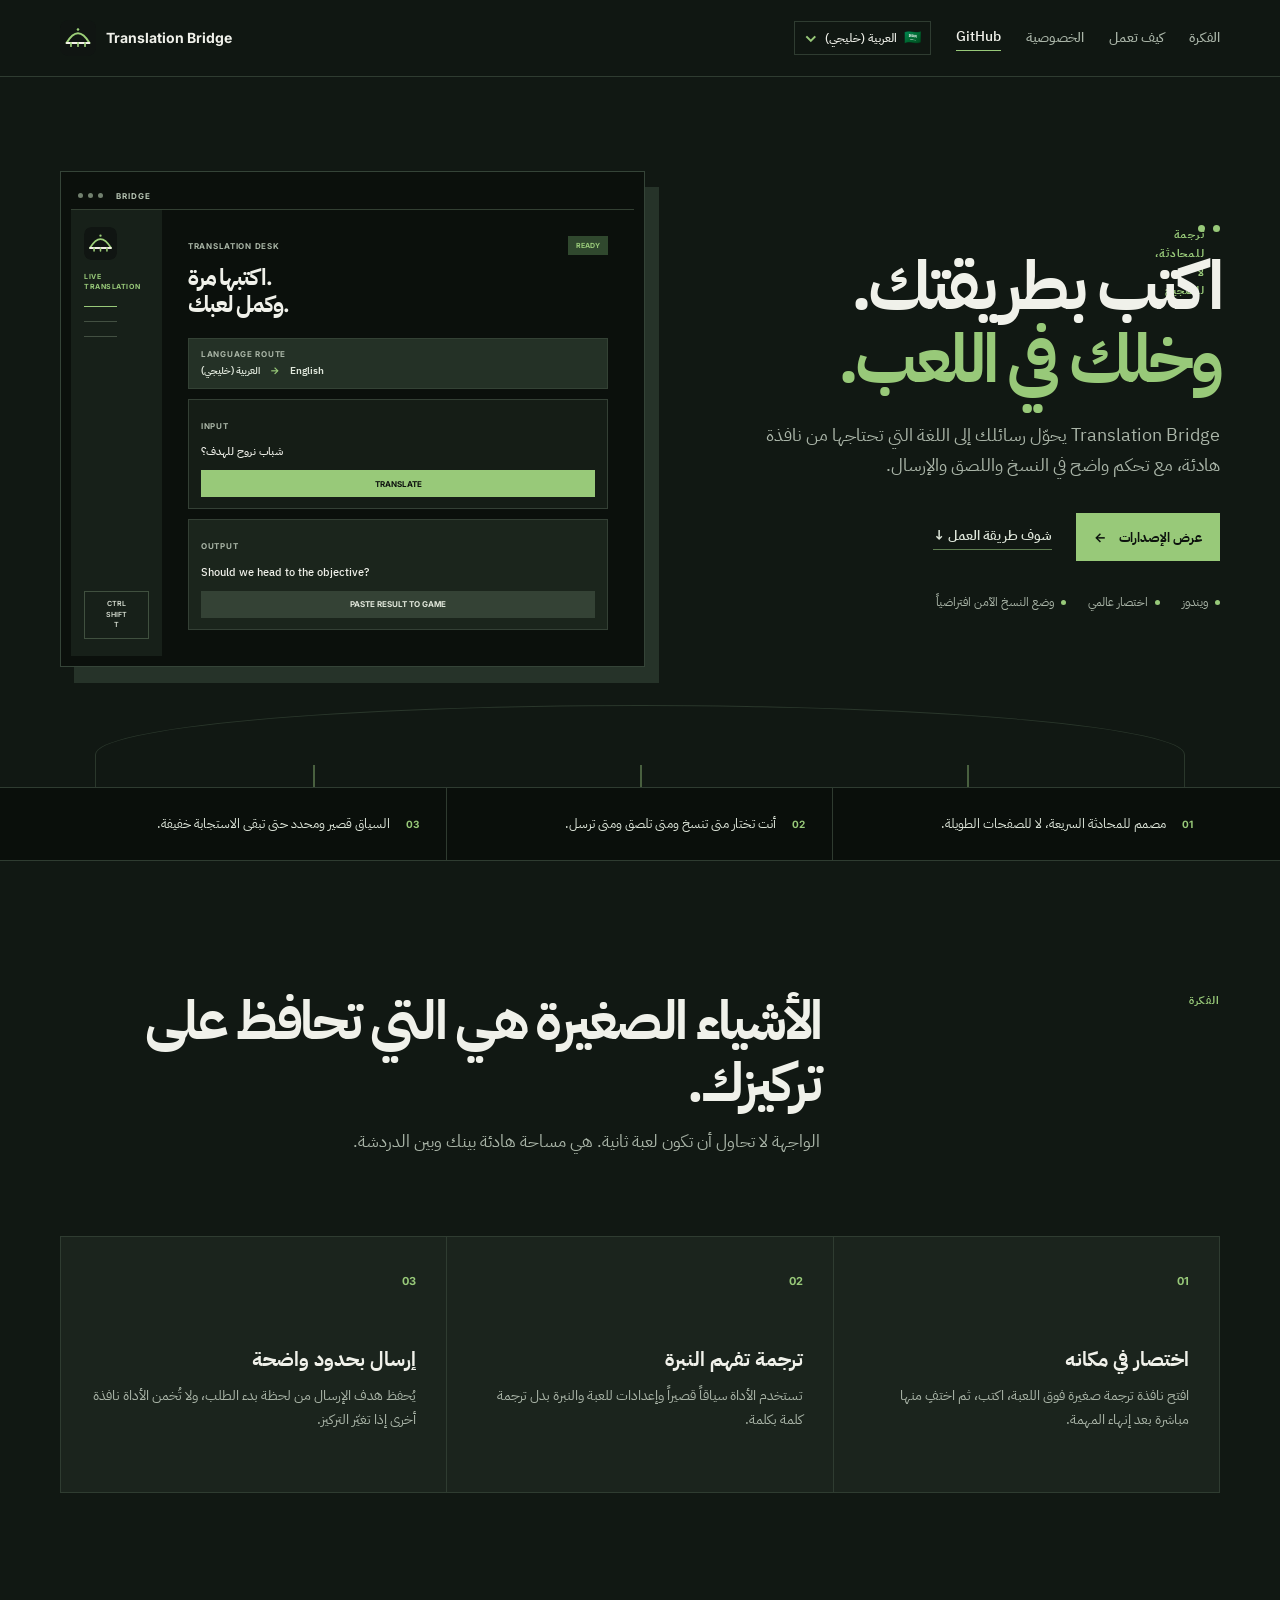
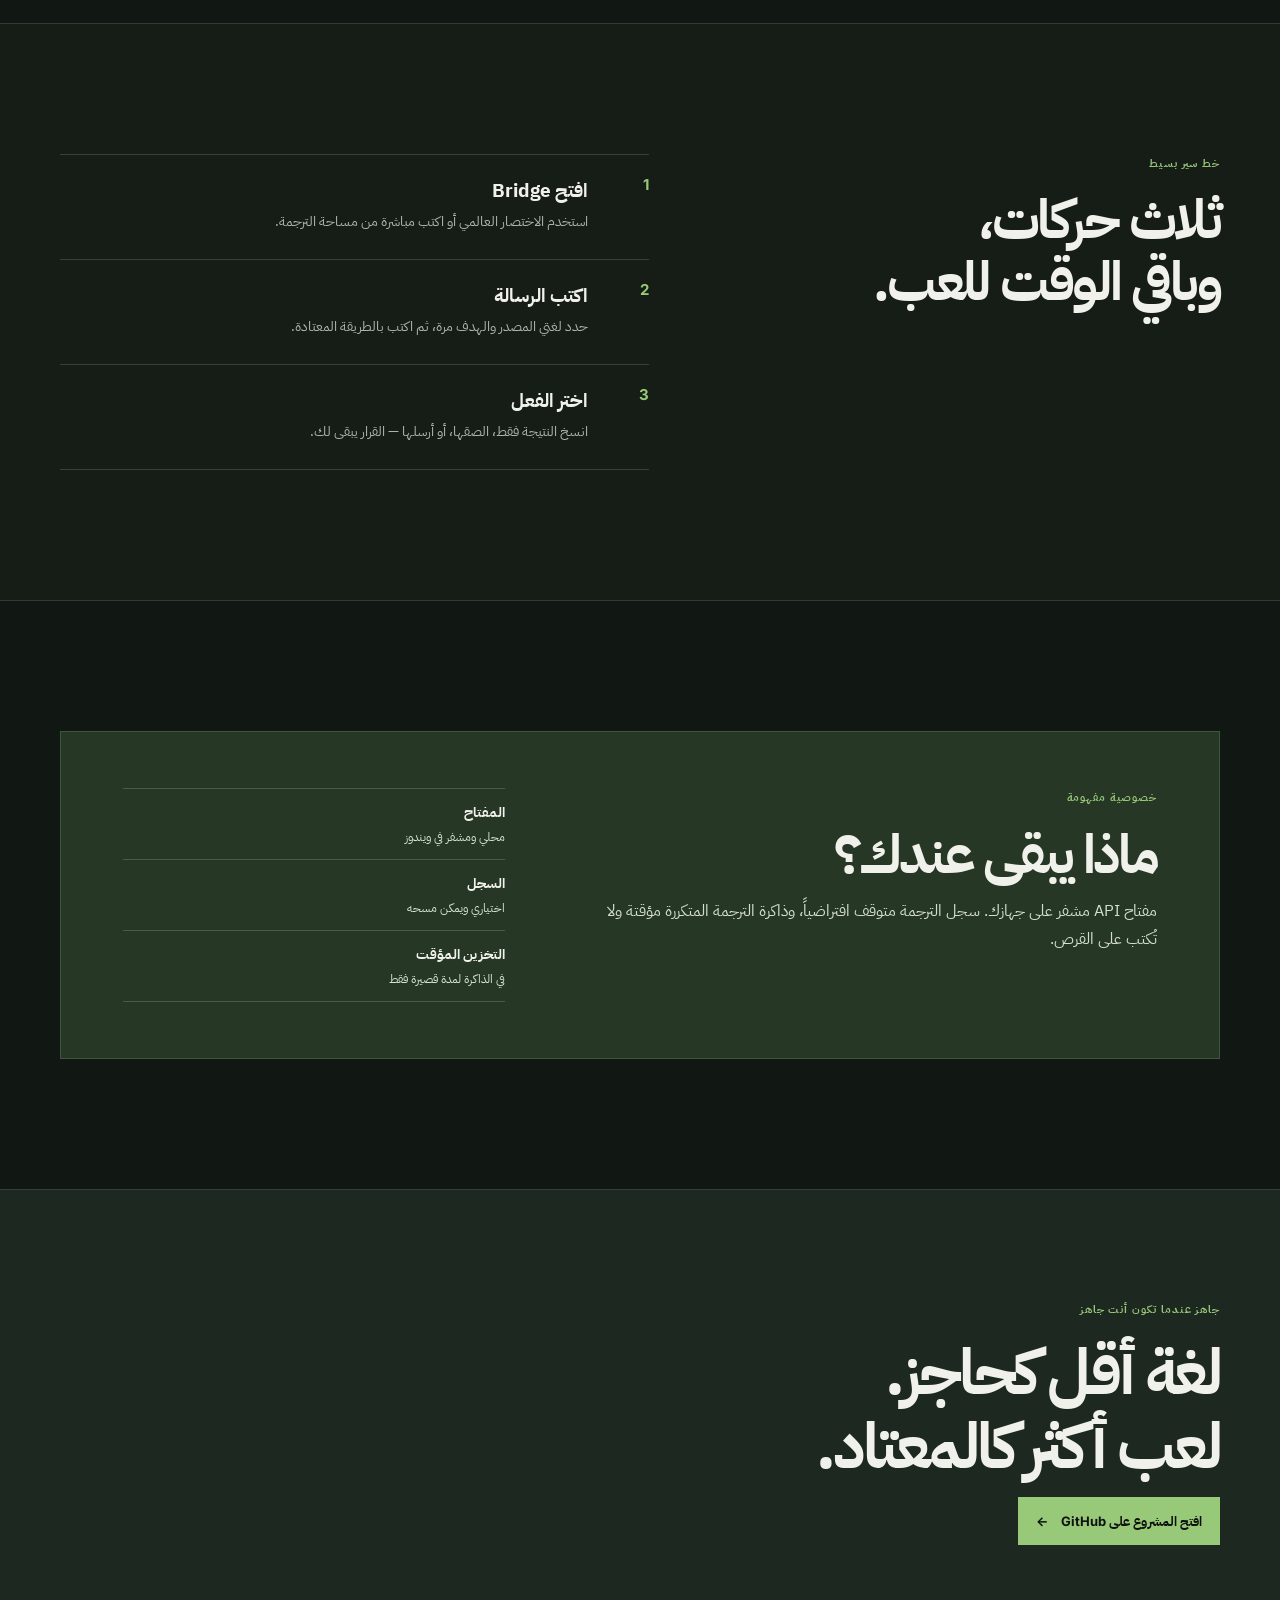
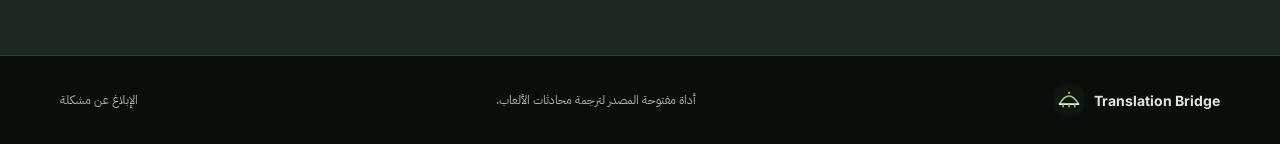
==== commit 54aced73: "Improve website layout, dark theme, and language selector" ====
--- a/docs/index.html
+++ b/docs/index.html
@@ -17,23 +17,46 @@
   <link rel="stylesheet" href="style.css">
 </head>
 <body>
-  <a class="skip-link" href="#main">تجاوز إلى المحتوى</a>
+  <a class="skip-link" href="#main" data-i18n="skip">تجاوز إلى المحتوى</a>
 
   <header class="site-header" data-header>
     <div class="container nav">
+      <nav class="nav-links" id="site-nav" data-menu aria-label="التنقل الرئيسي">
+        <a href="#why" data-i18n="navWhy">الفكرة</a>
+        <a href="#flow" data-i18n="navFlow">كيف تعمل</a>
+        <a href="#privacy" data-i18n="navPrivacy">الخصوصية</a>
+        <a class="nav-github" href="https://github.com/kenshln47/TRANSLATION-BRIDGE" target="_blank" rel="noopener noreferrer">GitHub</a>
+        <div class="language-switcher">
+          <button class="language-button" type="button" aria-expanded="false" aria-controls="language-menu" data-language-toggle>
+            <span class="language-button__flag" data-language-flag>🇸🇦</span>
+            <span data-language-current>العربية (خليجي)</span>
+            <span class="language-button__chevron" aria-hidden="true">⌄</span>
+          </button>
+          <div class="language-menu" id="language-menu" data-language-menu hidden>
+            <button type="button" data-language="ar-gulf">🇸🇦 العربية (خليجي)</button>
+            <button type="button" data-language="ar-standard">🇸🇦 العربية (فصحى)</button>
+            <button type="button" data-language="en">🇬🇧 English</button>
+            <button type="button" data-language="tr">🇹🇷 Türkçe</button>
+            <button type="button" data-language="es">🇪🇸 Español</button>
+            <button type="button" data-language="fr">🇫🇷 Français</button>
+            <button type="button" data-language="pt">🇧🇷 Português</button>
+            <button type="button" data-language="ru">🇷🇺 Русский</button>
+            <button type="button" data-language="de">🇩🇪 Deutsch</button>
+            <button type="button" data-language="ko">🇰🇷 한국어</button>
+            <button type="button" data-language="ja">🇯🇵 日本語</button>
+            <button type="button" data-language="hi">🇮🇳 हिंदी</button>
+            <button type="button" data-language="zh">🇨🇳 中文</button>
+            <button type="button" data-language="auto">🌐 Auto-detect</button>
+          </div>
+        </div>
+      </nav>
       <a class="brand" href="#top" aria-label="Translation Bridge">
         <img src="brand-mark.svg" width="36" height="36" alt="">
         <span>Translation Bridge</span>
       </a>
       <button class="menu-toggle" type="button" aria-expanded="false" aria-controls="site-nav" data-menu-toggle>
-        <span></span><span></span><span></span><span class="sr-only">فتح القائمة</span>
+        <span></span><span></span><span></span><span class="sr-only" data-i18n="menu">فتح القائمة</span>
       </button>
-      <nav class="nav-links" id="site-nav" data-menu>
-        <a href="#why">الفكرة</a>
-        <a href="#flow">كيف تعمل</a>
-        <a href="#privacy">الخصوصية</a>
-        <a class="nav-github" href="https://github.com/kenshln47/TRANSLATION-BRIDGE" target="_blank" rel="noopener noreferrer">GitHub</a>
-      </nav>
     </div>
   </header>
 
@@ -41,17 +64,17 @@
     <section class="hero" id="top">
       <div class="container hero-grid">
         <div class="hero-copy reveal">
-          <p class="eyebrow"><span></span> ترجمة للمحادثة، لا للضجيج</p>
-          <h1>اكتب بطريقتك.<br><em>وخلك في اللعب.</em></h1>
-          <p class="hero-text">Translation Bridge يحوّل رسائلك إلى اللغة التي تحتاجها من نافذة خفيفة، مع تحكم واضح في النسخ واللصق والإرسال.</p>
+          <p class="eyebrow"><span></span> <span data-i18n="eyebrow">ترجمة للمحادثة، لا للضجيج</span></p>
+          <h1 data-i18n-html="heroTitle">اكتب بطريقتك.<br><em>وخلك في اللعب.</em></h1>
+          <p class="hero-text" data-i18n="heroText">Translation Bridge يحوّل رسائلك إلى اللغة التي تحتاجها من نافذة خفيفة، مع تحكم واضح في النسخ واللصق والإرسال.</p>
           <div class="hero-actions">
-            <a class="button button-primary" href="https://github.com/kenshln47/TRANSLATION-BRIDGE/releases" target="_blank" rel="noopener noreferrer">عرض الإصدارات <span aria-hidden="true">←</span></a>
-            <a class="text-link" href="#flow">شوف طريقة العمل <span aria-hidden="true">↓</span></a>
+            <a class="button button-primary" href="https://github.com/kenshln47/TRANSLATION-BRIDGE/releases" target="_blank" rel="noopener noreferrer"><span data-i18n="release">عرض الإصدارات</span> <span aria-hidden="true">←</span></a>
+            <a class="text-link" href="#flow"><span data-i18n="seeFlow">شوف طريقة العمل</span> <span aria-hidden="true">↓</span></a>
           </div>
           <ul class="hero-notes" aria-label="مزايا أساسية">
-            <li>ويندوز</li>
-            <li>اختصار عالمي</li>
-            <li>وضع النسخ الآمن افتراضياً</li>
+            <li data-i18n="noteWindows">ويندوز</li>
+            <li data-i18n="noteHotkey">اختصار عالمي</li>
+            <li data-i18n="noteCopy">وضع النسخ الآمن افتراضياً</li>
           </ul>
         </div>
 
@@ -66,10 +89,10 @@
             </aside>
             <div class="mini-desk">
               <div class="mini-title"><span>TRANSLATION DESK</span><i>READY</i></div>
-              <h2>Write it once.<br>Keep playing.</h2>
-              <div class="route"><small>LANGUAGE ROUTE</small><strong>العربية <b>→</b> English</strong></div>
-              <div class="mini-card"><small>INPUT · العربية</small><p>شباب نروح للهدف؟</p><button>TRANSLATE</button></div>
-              <div class="mini-card output"><small>OUTPUT · English</small><p>Should we head to the objective?</p><button class="quiet">PASTE RESULT TO GAME</button></div>
+              <h2 data-i18n-html="deskTitle">Write it once.<br>Keep playing.</h2>
+              <div class="route"><small>LANGUAGE ROUTE</small><strong data-demo-route>العربية <b>→</b> English</strong></div>
+              <div class="mini-card"><small>INPUT</small><p data-demo-input>شباب نروح للهدف؟</p><button>TRANSLATE</button></div>
+              <div class="mini-card output"><small>OUTPUT</small><p data-demo-output>Should we head to the objective?</p><button class="quiet">PASTE RESULT TO GAME</button></div>
             </div>
           </div>
         </div>
@@ -79,52 +102,52 @@
 
     <section class="proof" aria-label="مبادئ المنتج">
       <div class="container proof-grid reveal">
-        <p><b>01</b> مصمم للمحادثة السريعة، لا للصفحات الطويلة.</p>
-        <p><b>02</b> أنت تختار متى تنسخ ومتى تلصق ومتى ترسل.</p>
-        <p><b>03</b> السياق قصير ومحدد حتى تبقى الاستجابة خفيفة.</p>
+        <p><b>01</b> <span data-i18n="proofOne">مصمم للمحادثة السريعة، لا للصفحات الطويلة.</span></p>
+        <p><b>02</b> <span data-i18n="proofTwo">أنت تختار متى تنسخ ومتى تلصق ومتى ترسل.</span></p>
+        <p><b>03</b> <span data-i18n="proofThree">السياق قصير ومحدد حتى تبقى الاستجابة خفيفة.</span></p>
       </div>
     </section>
 
     <section class="section" id="why">
       <div class="container split-heading reveal">
-        <p class="eyebrow">الفكرة</p>
-        <div><h2>الأشياء الصغيرة هي التي تحافظ على تركيزك.</h2><p>لذلك الواجهة لا تحاول أن تكون لعبة ثانية. هي مساحة هادئة بينك وبين الدردشة.</p></div>
+        <p class="eyebrow" data-i18n="whyEyebrow">الفكرة</p>
+        <div><h2 data-i18n="whyTitle">الأشياء الصغيرة هي التي تحافظ على تركيزك.</h2><p data-i18n="whyText">لذلك الواجهة لا تحاول أن تكون لعبة ثانية. هي مساحة هادئة بينك وبين الدردشة.</p></div>
       </div>
       <div class="container feature-grid">
-        <article class="feature reveal"><span>01</span><h3>اختصار في مكانه</h3><p>افتح نافذة ترجمة صغيرة فوق اللعبة، اكتب، ثم اختفِ منها مباشرة بعد إنهاء المهمة.</p></article>
-        <article class="feature reveal"><span>02</span><h3>ترجمة تفهم النبرة</h3><p>تستخدم الأداة سياقاً قصيراً وإعدادات للعبة والنبرة بدل ترجمة كلمة بكلمة.</p></article>
-        <article class="feature reveal"><span>03</span><h3>إرسال بحدود واضحة</h3><p>يُحفظ هدف الإرسال من لحظة بدء الطلب، ولا تُخمن الأداة نافذة أخرى إذا تغيّر التركيز.</p></article>
+        <article class="feature reveal"><span>01</span><h3 data-i18n="featureOneTitle">اختصار في مكانه</h3><p data-i18n="featureOneText">افتح نافذة ترجمة صغيرة فوق اللعبة، اكتب، ثم اختفِ منها مباشرة بعد إنهاء المهمة.</p></article>
+        <article class="feature reveal"><span>02</span><h3 data-i18n="featureTwoTitle">ترجمة تفهم النبرة</h3><p data-i18n="featureTwoText">تستخدم الأداة سياقاً قصيراً وإعدادات للعبة والنبرة بدل ترجمة كلمة بكلمة.</p></article>
+        <article class="feature reveal"><span>03</span><h3 data-i18n="featureThreeTitle">إرسال بحدود واضحة</h3><p data-i18n="featureThreeText">يُحفظ هدف الإرسال من لحظة بدء الطلب، ولا تُخمن الأداة نافذة أخرى إذا تغيّر التركيز.</p></article>
       </div>
     </section>
 
     <section class="section flow-section" id="flow">
       <div class="container flow-layout">
-        <div class="flow-intro reveal"><p class="eyebrow">خط سير بسيط</p><h2>ثلاث حركات،<br>وباقي الوقت للعب.</h2></div>
+        <div class="flow-intro reveal"><p class="eyebrow" data-i18n="flowEyebrow">خط سير بسيط</p><h2 data-i18n-html="flowTitle">ثلاث حركات،<br>وباقي الوقت للعب.</h2></div>
         <ol class="flow-list">
-          <li class="reveal"><span>1</span><div><h3>افتح Bridge</h3><p>استخدم الاختصار العالمي أو اكتب مباشرة من مساحة الترجمة.</p></div></li>
-          <li class="reveal"><span>2</span><div><h3>اكتب الرسالة</h3><p>حدد لغتي المصدر والهدف مرة، ثم اكتب بالطريقة المعتادة.</p></div></li>
-          <li class="reveal"><span>3</span><div><h3>اختر الفعل</h3><p>انسخ النتيجة فقط، الصقها، أو أرسلها — القرار يبقى لك.</p></div></li>
+          <li class="reveal"><span>1</span><div><h3 data-i18n="stepOneTitle">افتح Bridge</h3><p data-i18n="stepOneText">استخدم الاختصار العالمي أو اكتب مباشرة من مساحة الترجمة.</p></div></li>
+          <li class="reveal"><span>2</span><div><h3 data-i18n="stepTwoTitle">اكتب الرسالة</h3><p data-i18n="stepTwoText">حدد لغتي المصدر والهدف مرة، ثم اكتب بالطريقة المعتادة.</p></div></li>
+          <li class="reveal"><span>3</span><div><h3 data-i18n="stepThreeTitle">اختر الفعل</h3><p data-i18n="stepThreeText">انسخ النتيجة فقط، الصقها، أو أرسلها — القرار يبقى لك.</p></div></li>
         </ol>
       </div>
     </section>
 
     <section class="section privacy" id="privacy">
       <div class="container privacy-card reveal">
-        <div><p class="eyebrow">خصوصية مفهومة</p><h2>ماذا يبقى عندك؟</h2><p>مفتاح API مشفر على جهازك. سجل الترجمة متوقف افتراضياً، وذاكرة الترجمة المتكررة مؤقتة ولا تُكتب على القرص.</p></div>
+        <div><p class="eyebrow" data-i18n="privacyEyebrow">خصوصية مفهومة</p><h2 data-i18n="privacyTitle">ماذا يبقى عندك؟</h2><p data-i18n="privacyText">مفتاح API مشفر على جهازك. سجل الترجمة متوقف افتراضياً، وذاكرة الترجمة المتكررة مؤقتة ولا تُكتب على القرص.</p></div>
         <ul>
-          <li><b>المفتاح</b><span>محلي ومشفر في ويندوز</span></li>
-          <li><b>السجل</b><span>اختياري ويمكن مسحه</span></li>
-          <li><b>التخزين المؤقت</b><span>في الذاكرة لمدة قصيرة فقط</span></li>
+          <li><b data-i18n="privacyKey">المفتاح</b><span data-i18n="privacyKeyText">محلي ومشفر في ويندوز</span></li>
+          <li><b data-i18n="privacyHistory">السجل</b><span data-i18n="privacyHistoryText">اختياري ويمكن مسحه</span></li>
+          <li><b data-i18n="privacyCache">التخزين المؤقت</b><span data-i18n="privacyCacheText">في الذاكرة لمدة قصيرة فقط</span></li>
         </ul>
       </div>
     </section>
 
     <section class="final-cta">
-      <div class="container reveal"><p class="eyebrow">جاهز عندما تكون أنت جاهز</p><h2>لغة أقل كحاجز.<br>لعب أكثر كالمعتاد.</h2><a class="button button-dark" href="https://github.com/kenshln47/TRANSLATION-BRIDGE" target="_blank" rel="noopener noreferrer">افتح المشروع على GitHub <span aria-hidden="true">←</span></a></div>
+      <div class="container reveal"><p class="eyebrow" data-i18n="ctaEyebrow">جاهز عندما تكون أنت جاهز</p><h2 data-i18n-html="ctaTitle">لغة أقل كحاجز.<br>لعب أكثر كالمعتاد.</h2><a class="button button-dark" href="https://github.com/kenshln47/TRANSLATION-BRIDGE" target="_blank" rel="noopener noreferrer"><span data-i18n="ctaButton">افتح المشروع على GitHub</span> <span aria-hidden="true">←</span></a></div>
     </section>
   </main>
 
-  <footer class="footer"><div class="container"><a class="brand" href="#top"><img src="brand-mark.svg" width="30" height="30" alt=""><span>Translation Bridge</span></a><p>أداة مفتوحة المصدر لترجمة محادثات الألعاب.</p><a href="https://github.com/kenshln47/TRANSLATION-BRIDGE/issues" target="_blank" rel="noopener noreferrer">الإبلاغ عن مشكلة</a></div></footer>
+  <footer class="footer"><div class="container"><a class="brand" href="#top"><img src="brand-mark.svg" width="30" height="30" alt=""><span>Translation Bridge</span></a><p data-i18n="footer">أداة مفتوحة المصدر لترجمة محادثات الألعاب.</p><a href="https://github.com/kenshln47/TRANSLATION-BRIDGE/issues" target="_blank" rel="noopener noreferrer" data-i18n="report">الإبلاغ عن مشكلة</a></div></footer>
   <script src="script.js"></script>
 </body>
 </html>
--- a/docs/style.css
+++ b/docs/style.css
@@ -1,144 +1,72 @@
 :root {
-  --ink: #101512;
-  --ink-soft: #243024;
-  --green: #4f6d43;
-  --leaf: #9ccf78;
-  --mist: #eef0e7;
-  --paper: #f8f6ef;
-  --white: #fffdf8;
-  --line: #d8ddd2;
-  --muted: #657064;
+  --ink: #0d120e;
+  --ink-soft: #172019;
+  --panel: #1b241d;
+  --panel-raised: #233025;
+  --green: #98c979;
+  --green-muted: #5f7d51;
+  --mist: #dfe7db;
+  --paper: #111813;
+  --white: #f0f1ea;
+  --line: #2f3c31;
+  --muted: #aab5a8;
   --serif: "IBM Plex Sans Arabic", "Segoe UI", sans-serif;
   --sans: Inter, "IBM Plex Sans Arabic", sans-serif;
 }
 
 * { box-sizing: border-box; }
 html { scroll-behavior: smooth; }
-body {
-  margin: 0;
-  background: var(--paper);
-  color: var(--ink);
-  font-family: var(--serif);
-  line-height: 1.7;
-}
+body { margin: 0; background: var(--paper); color: var(--white); font-family: var(--serif); line-height: 1.7; }
 a { color: inherit; }
 .container { width: min(1160px, calc(100% - 48px)); margin: 0 auto; }
 .sr-only { clip: rect(0, 0, 0, 0); clip-path: inset(50%); height: 1px; overflow: hidden; position: absolute; white-space: nowrap; width: 1px; }
-.skip-link { background: var(--ink); color: var(--white); inset-inline-start: 18px; padding: 8px 14px; position: fixed; top: -50px; z-index: 20; }
+.skip-link { background: var(--green); color: var(--ink); inset-inline-start: 18px; padding: 8px 14px; position: fixed; top: -50px; z-index: 20; }
 .skip-link:focus { top: 18px; }
 
-.site-header { background: rgba(248, 246, 239, .92); border-bottom: 1px solid transparent; position: sticky; top: 0; z-index: 10; backdrop-filter: blur(10px); }
-.nav { align-items: center; display: flex; height: 78px; justify-content: space-between; }
-.brand { align-items: center; display: inline-flex; font-family: var(--sans); font-size: 14px; font-weight: 700; gap: 10px; text-decoration: none; }
+.site-header { background: rgba(17, 24, 19, .92); border-bottom: 1px solid var(--line); position: sticky; top: 0; z-index: 10; backdrop-filter: blur(12px); }
+.nav { align-items: center; display: flex; height: 76px; justify-content: space-between; }
+.brand { align-items: center; display: inline-flex; direction: ltr; font-family: var(--sans); font-size: 14px; font-weight: 700; gap: 10px; text-decoration: none; white-space: nowrap; }
 .brand img { border-radius: 8px; display: block; }
-.nav-links { align-items: center; display: flex; font-size: 14px; font-weight: 500; gap: 28px; }
-.nav-links a { color: var(--ink-soft); text-decoration: none; }
-.nav-links a:hover { color: var(--green); }
-.nav-github { border-bottom: 1px solid var(--ink); padding-bottom: 2px; }
+.nav-links { align-items: center; display: flex; font-size: 14px; font-weight: 500; gap: 25px; }
+.nav-links > a { color: var(--muted); text-decoration: none; }
+.nav-links > a:hover { color: var(--green); }
+.nav-github { border-bottom: 1px solid var(--green); color: var(--white) !important; padding-bottom: 2px; }
+.language-switcher { position: relative; }
+.language-button { align-items: center; background: transparent; border: 1px solid var(--line); color: var(--white); cursor: pointer; display: inline-flex; font: 500 12px var(--serif); gap: 7px; min-height: 34px; padding: 5px 9px; }
+.language-button:hover, .language-button[aria-expanded="true"] { border-color: var(--green-muted); background: var(--ink-soft); }
+.language-button__flag { font-size: 14px; line-height: 1; }.language-button__chevron { color: var(--green); font: 700 17px/1 var(--sans); transform: translateY(-2px); }
+.language-menu { background: #182019; border: 1px solid var(--line); box-shadow: 0 16px 35px rgba(0,0,0,.3); display: grid; grid-template-columns: 1fr 1fr; left: 0; max-height: 360px; overflow-y: auto; padding: 6px; position: absolute; top: calc(100% + 8px); width: 318px; z-index: 30; }
+.language-menu[hidden] { display: none; }
+.language-menu button { background: transparent; border: 0; color: var(--mist); cursor: pointer; font: 500 12px var(--serif); padding: 8px 9px; text-align: start; }
+.language-menu button:hover, .language-menu button[aria-current="true"] { background: var(--panel-raised); color: var(--green); }
 .menu-toggle { background: none; border: 0; cursor: pointer; display: none; padding: 9px 0; }
-.menu-toggle > span:not(.sr-only) { background: var(--ink); display: block; height: 1px; margin: 5px 0; width: 22px; }
+.menu-toggle > span:not(.sr-only) { background: var(--white); display: block; height: 1px; margin: 5px 0; width: 22px; }
 
-.hero { min-height: 715px; overflow: hidden; padding: 96px 0 72px; position: relative; }
+.hero { min-height: 710px; overflow: hidden; padding: 94px 0 68px; position: relative; }
 .hero-grid { align-items: center; display: grid; gap: 76px; grid-template-columns: minmax(0, .92fr) minmax(440px, 1.08fr); position: relative; z-index: 1; }
 .eyebrow { align-items: center; color: var(--green); display: flex; font-family: var(--sans); font-size: 11px; font-weight: 700; gap: 8px; letter-spacing: .08em; margin: 0 0 18px; text-transform: uppercase; }
-.eyebrow > span { background: var(--leaf); border-radius: 50%; height: 8px; width: 8px; }
-h1, h2, h3, p { margin-top: 0; }
-h1 { font-size: clamp(44px, 5.3vw, 76px); letter-spacing: -.055em; line-height: 1.06; margin-bottom: 23px; }
-h1 em { color: var(--green); font-style: normal; }
-.hero-text { color: var(--muted); font-size: 18px; max-width: 520px; }
-.hero-actions { align-items: center; display: flex; flex-wrap: wrap; gap: 24px; margin: 32px 0 31px; }
+.eyebrow > span { background: var(--green); border-radius: 50%; height: 7px; width: 7px; }
+h1, h2, h3, p { margin-top: 0; } h1 { font-size: clamp(44px, 5.3vw, 76px); letter-spacing: -.055em; line-height: 1.08; margin-bottom: 23px; } h1 em { color: var(--green); font-style: normal; }
+.hero-text { color: var(--muted); font-size: 18px; max-width: 535px; }.hero-actions { align-items: center; display: flex; flex-wrap: wrap; gap: 24px; margin: 32px 0 31px; }
 .button { align-items: center; display: inline-flex; font-family: var(--sans); font-size: 13px; font-weight: 700; gap: 13px; justify-content: center; padding: 13px 18px; text-decoration: none; transition: transform .2s ease, background .2s ease; }
-.button:hover { transform: translateY(-2px); }
-.button-primary { background: var(--ink); color: var(--white); }
-.button-primary:hover { background: var(--green); }
-.text-link { border-bottom: 1px solid var(--ink); font-size: 14px; font-weight: 600; padding-bottom: 2px; text-decoration: none; }
-.hero-notes { color: var(--muted); display: flex; flex-wrap: wrap; font-size: 12px; gap: 22px; list-style: none; margin: 0; padding: 0; }
-.hero-notes li { align-items: center; display: flex; gap: 7px; }
-.hero-notes li::before { background: var(--leaf); border-radius: 50%; content: ""; height: 5px; width: 5px; }
+.button:hover { transform: translateY(-2px); }.button-primary { background: var(--green); color: var(--ink); }.button-primary:hover { background: #b0dc91; }.text-link { border-bottom: 1px solid var(--green-muted); color: var(--mist); font-size: 14px; font-weight: 600; padding-bottom: 2px; text-decoration: none; }
+.hero-notes { color: var(--muted); display: flex; flex-wrap: wrap; font-size: 12px; gap: 22px; list-style: none; margin: 0; padding: 0; }.hero-notes li { align-items: center; display: flex; gap: 7px; }.hero-notes li::before { background: var(--green); border-radius: 50%; content: ""; height: 5px; width: 5px; }
 
-.product-frame { background: var(--ink); box-shadow: 18px 22px 0 #dce2d4; color: var(--white); direction: ltr; overflow: hidden; padding: 10px; }
-.window-bar { align-items: center; border-bottom: 1px solid #334033; display: flex; gap: 5px; height: 28px; padding: 0 7px; }
-.window-bar span { background: #566153; border-radius: 50%; height: 5px; width: 5px; }
-.window-bar b { color: #aab4a6; font: 700 8px var(--sans); letter-spacing: .13em; margin-left: 8px; }
-.window-body { display: flex; min-height: 415px; }
-.mini-rail { background: #202a20; display: flex; flex: 0 0 91px; flex-direction: column; padding: 17px 13px; }
-.mini-rail img { border-radius: 7px; margin-bottom: 12px; }
-.mini-rail small { color: var(--leaf); font: 700 7px/1.45 var(--sans); letter-spacing: .08em; }
-.mini-line { background: #42503f; height: 1px; margin-top: 14px; width: 33px; }
-.mini-line.active { background: var(--leaf); }
-.mini-rail kbd { border: 1px solid #40503f; color: #dbe2d6; font: 600 7px/1.5 var(--sans); margin-top: auto; padding: 7px; text-align: center; }
-.mini-desk { padding: 26px; width: 100%; }
-.mini-title { align-items: center; display: flex; justify-content: space-between; }
-.mini-title span, .mini-card small, .route small { color: #a2ad9d; font: 700 8px var(--sans); letter-spacing: .09em; }
-.mini-title i { background: #30482e; color: var(--leaf); font: 700 7px var(--sans); font-style: normal; padding: 5px 8px; }
-.mini-desk h2 { font: 700 23px/1.18 var(--sans); letter-spacing: -.05em; margin: 9px 0 20px; }
-.route { background: #293529; margin-bottom: 10px; padding: 10px 12px; }
-.route small, .route strong { display: block; }
-.route strong { font: 600 10px var(--serif); margin-top: 4px; }
-.route strong b { color: var(--leaf); font-family: var(--sans); margin: 0 8px; }
-.mini-card { background: #171f18; border: 1px solid #344035; margin-top: 10px; padding: 11px 12px; }
-.mini-card p { color: #f3f0e8; font: 500 11px var(--serif); margin: 5px 0 10px; }
-.mini-card button { background: var(--leaf); border: 0; color: var(--ink); display: block; font: 700 8px var(--sans); height: 27px; width: 100%; }
-.mini-card.output { background: #202a20; }
-.mini-card .quiet { background: #303b30; color: #e1e7db; }
-.bridge-stroke { bottom: -17px; direction: ltr; height: 130px; left: 50%; position: absolute; transform: translateX(-50%); width: min(1090px, 95vw); }
-.bridge-stroke::before { border: 1px solid #ccd5c5; border-bottom: 0; border-radius: 50% 50% 0 0; content: ""; inset: 31px 0 0; position: absolute; }
-.bridge-stroke i { background: var(--leaf); bottom: 0; height: 39px; position: absolute; width: 2px; }
-.bridge-stroke i:nth-child(1) { left: 20%; }.bridge-stroke i:nth-child(2) { left: 50%; }.bridge-stroke i:nth-child(3) { left: 80%; }
+.product-frame { background: #0b100c; border: 1px solid #354438; box-shadow: 14px 16px 0 #263329; color: var(--white); direction: ltr; overflow: hidden; padding: 10px; }
+.window-bar { align-items: center; border-bottom: 1px solid #334033; display: flex; gap: 5px; height: 28px; padding: 0 7px; }.window-bar span { background: #71806e; border-radius: 50%; height: 5px; width: 5px; }.window-bar b { color: #b7c5b4; font: 700 8px var(--sans); letter-spacing: .13em; margin-left: 8px; }
+.window-body { display: flex; min-height: 415px; }.mini-rail { background: #172019; display: flex; flex: 0 0 91px; flex-direction: column; padding: 17px 13px; }.mini-rail img { border-radius: 7px; margin-bottom: 12px; }.mini-rail small { color: var(--green); font: 700 7px/1.45 var(--sans); letter-spacing: .08em; }.mini-line { background: #435042; height: 1px; margin-top: 14px; width: 33px; }.mini-line.active { background: var(--green); }.mini-rail kbd { border: 1px solid #40503f; color: #dbe2d6; font: 600 7px/1.5 var(--sans); margin-top: auto; padding: 7px; text-align: center; }
+.mini-desk { padding: 26px; width: 100%; }.mini-title { align-items: center; display: flex; justify-content: space-between; }.mini-title span, .mini-card small, .route small { color: #aab6a7; font: 700 8px var(--sans); letter-spacing: .09em; }.mini-title i { background: #30482e; color: var(--green); font: 700 7px var(--sans); font-style: normal; padding: 5px 8px; }.mini-desk h2 { color: var(--white); font: 700 23px/1.18 var(--sans); letter-spacing: -.05em; margin: 9px 0 20px; }
+.route { background: #243126; border: 1px solid #344235; margin-bottom: 10px; padding: 10px 12px; }.route small, .route strong { display: block; }.route strong { color: var(--mist); font: 600 10px var(--serif); margin-top: 4px; }.route strong b { color: var(--green); font-family: var(--sans); margin: 0 8px; }.mini-card { background: #151d16; border: 1px solid #344035; margin-top: 10px; padding: 11px 12px; }.mini-card p { color: #f0f1ea; font: 500 11px var(--serif); margin: 5px 0 10px; }.mini-card button { background: var(--green); border: 0; color: var(--ink); display: block; font: 700 8px var(--sans); height: 27px; width: 100%; }.mini-card.output { background: #1b251c; }.mini-card .quiet { background: #344235; color: #e1e7db; }
+.bridge-stroke { bottom: -17px; direction: ltr; height: 130px; left: 50%; opacity: .72; position: absolute; transform: translateX(-50%); width: min(1090px, 95vw); }.bridge-stroke::before { border: 1px solid #344335; border-bottom: 0; border-radius: 50% 50% 0 0; content: ""; inset: 31px 0 0; position: absolute; }.bridge-stroke i { background: var(--green-muted); bottom: 0; height: 39px; position: absolute; width: 2px; }.bridge-stroke i:nth-child(1) { left: 20%; }.bridge-stroke i:nth-child(2) { left: 50%; }.bridge-stroke i:nth-child(3) { left: 80%; }
 
-.proof { background: var(--ink); color: var(--mist); }
-.proof-grid { display: grid; grid-template-columns: repeat(3, 1fr); }
-.proof-grid p { border-left: 1px solid #344035; font-size: 13px; margin: 0; padding: 25px 27px; }
-.proof-grid p:last-child { border-left: 0; }
-.proof-grid b { color: var(--leaf); font-family: var(--sans); font-size: 10px; margin-left: 13px; }
+.proof { background: #0a0f0b; border-block: 1px solid var(--line); color: var(--mist); }.proof-grid { display: grid; grid-template-columns: repeat(3, 1fr); }.proof-grid p { border-inline-start: 1px solid #2f3b30; font-size: 13px; margin: 0; padding: 25px 27px; }.proof-grid p:first-child { border-inline-start: 0; }.proof-grid b { color: var(--green); font-family: var(--sans); font-size: 10px; margin-inline-end: 13px; }
 
-.section { padding: 130px 0; }
-.split-heading { align-items: start; display: grid; gap: 58px; grid-template-columns: .62fr 1.38fr; margin-bottom: 62px; }
-.split-heading h2, .flow-intro h2, .privacy h2, .final-cta h2 { font-size: clamp(32px, 4.2vw, 55px); letter-spacing: -.05em; line-height: 1.15; margin-bottom: 13px; }
-.split-heading div > p { color: var(--muted); font-size: 17px; max-width: 550px; }
-.feature-grid { display: grid; gap: 1px; grid-template-columns: repeat(3, 1fr); background: var(--line); border: 1px solid var(--line); }
-.feature { background: var(--paper); min-height: 255px; padding: 30px; }
-.feature span { color: var(--green); font: 700 11px var(--sans); }
-.feature h3 { font-size: 20px; margin: 48px 0 8px; }
-.feature p { color: var(--muted); font-size: 14px; margin: 0; }
+.section { padding: 130px 0; }.split-heading { align-items: start; display: grid; gap: 58px; grid-template-columns: .62fr 1.38fr; margin-bottom: 62px; }.split-heading h2, .flow-intro h2, .privacy h2, .final-cta h2 { font-size: clamp(32px, 4.2vw, 55px); letter-spacing: -.05em; line-height: 1.15; margin-bottom: 13px; }.split-heading div > p { color: var(--muted); font-size: 17px; max-width: 550px; }
+.feature-grid { background: var(--line); border: 1px solid var(--line); display: grid; gap: 1px; grid-template-columns: repeat(3, 1fr); }.feature { background: var(--panel); min-height: 255px; padding: 30px; }.feature span { color: var(--green); font: 700 11px var(--sans); }.feature h3 { font-size: 20px; margin: 48px 0 8px; }.feature p { color: var(--muted); font-size: 14px; margin: 0; }
+.flow-section { background: #151d16; border-block: 1px solid var(--line); }.flow-layout { display: grid; gap: 90px; grid-template-columns: .9fr 1.1fr; }.flow-list { list-style: none; margin: 0; padding: 0; }.flow-list li { border-top: 1px solid #344235; display: grid; gap: 21px; grid-template-columns: 40px 1fr; padding: 20px 0 25px; }.flow-list li:last-child { border-bottom: 1px solid #344235; }.flow-list span { color: var(--green); font: 700 15px var(--sans); }.flow-list h3 { font-size: 19px; margin-bottom: 3px; }.flow-list p { color: var(--muted); font-size: 14px; margin-bottom: 0; }
+.privacy { padding-bottom: 130px; }.privacy-card { background: #273726; border: 1px solid #3e563d; color: var(--white); display: grid; gap: 80px; grid-template-columns: 1.2fr .8fr; padding: 56px 62px; }.privacy-card .eyebrow { color: var(--green); }.privacy-card h2 { margin-bottom: 12px; }.privacy-card > div > p:last-child { color: #d3ded0; font-size: 16px; max-width: 560px; }.privacy-card ul { align-self: center; list-style: none; margin: 0; padding: 0; }.privacy-card li { border-top: 1px solid rgba(238, 245, 232, .18); padding: 12px 0; }.privacy-card li:last-child { border-bottom: 1px solid rgba(238, 245, 232, .18); }.privacy-card b, .privacy-card span { display: block; }.privacy-card b { font-size: 14px; }.privacy-card span { color: #d7e4d4; font-size: 12px; margin-top: 2px; }
+.final-cta { background: #1d2920; border-top: 1px solid #344235; padding: 110px 0; }.final-cta .eyebrow { color: var(--green); }.final-cta h2 { font-size: clamp(37px, 5vw, 66px); max-width: 740px; }.button-dark { background: var(--green); color: var(--ink); }.button-dark:hover { background: #b0dc91; }.footer { background: #090e0a; border-top: 1px solid var(--line); color: var(--mist); padding: 29px 0; }.footer .container { align-items: center; display: flex; gap: 30px; justify-content: space-between; }.footer p, .footer > .container > a:last-child { color: var(--muted); font-size: 12px; margin: 0; }.footer > .container > a:last-child { text-decoration: none; }
 
-.flow-section { background: var(--mist); }
-.flow-layout { display: grid; gap: 90px; grid-template-columns: .9fr 1.1fr; }
-.flow-list { list-style: none; margin: 0; padding: 0; }
-.flow-list li { border-top: 1px solid #cbd3c5; display: grid; gap: 21px; grid-template-columns: 40px 1fr; padding: 20px 0 25px; }
-.flow-list li:last-child { border-bottom: 1px solid #cbd3c5; }
-.flow-list span { color: var(--green); font: 700 15px var(--sans); }
-.flow-list h3 { font-size: 19px; margin-bottom: 3px; }
-.flow-list p { color: var(--muted); font-size: 14px; margin-bottom: 0; }
-
-.privacy { padding-bottom: 130px; }
-.privacy-card { background: var(--green); color: var(--white); display: grid; gap: 80px; grid-template-columns: 1.2fr .8fr; padding: 56px 62px; }
-.privacy-card .eyebrow { color: var(--leaf); }
-.privacy-card h2 { margin-bottom: 12px; }
-.privacy-card > div > p:last-child { color: #e1e8da; font-size: 16px; max-width: 560px; }
-.privacy-card ul { align-self: center; list-style: none; margin: 0; padding: 0; }
-.privacy-card li { border-top: 1px solid rgba(255,255,255,.25); padding: 12px 0; }
-.privacy-card li:last-child { border-bottom: 1px solid rgba(255,255,255,.25); }
-.privacy-card b, .privacy-card span { display: block; }
-.privacy-card b { font-size: 14px; }.privacy-card span { color: #dce8d4; font-size: 12px; margin-top: 2px; }
-
-.final-cta { background: var(--leaf); padding: 110px 0; }
-.final-cta .eyebrow { color: var(--green); }
-.final-cta h2 { font-size: clamp(37px, 5vw, 66px); max-width: 740px; }
-.button-dark { background: var(--ink); color: var(--white); }
-.button-dark:hover { background: #263324; }
-.footer { background: var(--ink); color: var(--mist); padding: 29px 0; }
-.footer .container { align-items: center; display: flex; gap: 30px; justify-content: space-between; }
-.footer p, .footer > .container > a:last-child { color: #b5c0b1; font-size: 12px; margin: 0; }
-.footer > .container > a:last-child { text-decoration: none; }
-
-.reveal { opacity: 0; transform: translateY(12px); transition: opacity .55s ease, transform .55s ease; }
-.reveal.is-visible { opacity: 1; transform: translateY(0); }
-@media (prefers-reduced-motion: reduce) { html { scroll-behavior: auto; }.reveal { opacity: 1; transform: none; transition: none; } }
-@media (max-width: 860px) {
-  .hero { padding-top: 62px; }.hero-grid { gap: 55px; grid-template-columns: 1fr; }.hero-copy { max-width: 620px; }.product-frame { margin: 0 auto; max-width: 600px; width: 100%; }
-  .split-heading, .flow-layout, .privacy-card { gap: 35px; grid-template-columns: 1fr; }.split-heading { margin-bottom: 40px; }.proof-grid { grid-template-columns: 1fr; }.proof-grid p, .proof-grid p:last-child { border-bottom: 1px solid #344035; border-left: 0; }.proof-grid p:last-child { border-bottom: 0; }
-}
-@media (max-width: 640px) {
-  .container { width: min(100% - 32px, 1160px); }.nav { height: 66px; }.menu-toggle { display: block; }.nav-links { background: var(--paper); border-bottom: 1px solid var(--line); display: none; left: 0; padding: 15px 16px 22px; position: absolute; right: 0; top: 66px; }.nav-links.is-open { align-items: flex-start; display: flex; flex-direction: column; gap: 15px; }.hero { min-height: 0; padding-bottom: 72px; }.hero-text { font-size: 16px; }.hero-actions { align-items: flex-start; flex-direction: column; gap: 16px; }.product-frame { box-shadow: 10px 12px 0 #dce2d4; }.window-body { min-height: 365px; }.mini-rail { flex-basis: 67px; padding: 14px 9px; }.mini-rail small { font-size: 6px; }.mini-desk { padding: 20px 14px; }.mini-desk h2 { font-size: 19px; }.mini-card p { font-size: 10px; }.bridge-stroke { height: 80px; }.section { padding: 82px 0; }.feature-grid { grid-template-columns: 1fr; }.feature { min-height: auto; padding: 26px; }.feature h3 { margin-top: 34px; }.privacy-card { margin: 0 -16px; padding: 38px 24px; }.final-cta { padding: 80px 0; }.footer .container { align-items: flex-start; flex-direction: column; gap: 14px; }
-}
+.reveal { opacity: 0; transform: translateY(12px); transition: opacity .55s ease, transform .55s ease; }.reveal.is-visible { opacity: 1; transform: translateY(0); }@media (prefers-reduced-motion: reduce) { html { scroll-behavior: auto; }.reveal { opacity: 1; transform: none; transition: none; } }
+@media (max-width: 900px) { .hero { padding-top: 62px; }.hero-grid { gap: 55px; grid-template-columns: 1fr; }.hero-copy { max-width: 620px; }.product-frame { margin: 0 auto; max-width: 600px; width: 100%; }.split-heading, .flow-layout, .privacy-card { gap: 35px; grid-template-columns: 1fr; }.split-heading { margin-bottom: 40px; }.proof-grid { grid-template-columns: 1fr; }.proof-grid p, .proof-grid p:first-child { border-block-end: 1px solid #2f3b30; border-inline-start: 0; }.proof-grid p:last-child { border-block-end: 0; } }
+@media (max-width: 680px) { .container { width: min(100% - 32px, 1160px); }.nav { height: 66px; }.brand { font-size: 12px; }.menu-toggle { display: block; }.nav-links { background: #131b14; border-bottom: 1px solid var(--line); display: none; flex-direction: column; align-items: stretch; gap: 0; left: 0; padding: 10px 16px 18px; position: absolute; right: 0; top: 66px; }.nav-links.is-open { display: flex; }.nav-links > a { border-bottom: 1px solid var(--line); padding: 10px 0; }.language-switcher { margin-top: 12px; }.language-button { justify-content: space-between; width: 100%; }.language-menu { left: 0; right: auto; width: min(318px, calc(100vw - 32px)); }.hero { min-height: 0; padding-bottom: 72px; }.hero-text { font-size: 16px; }.hero-actions { align-items: flex-start; flex-direction: column; gap: 16px; }.product-frame { box-shadow: 9px 10px 0 #263329; }.window-body { min-height: 365px; }.mini-rail { flex-basis: 67px; padding: 14px 9px; }.mini-rail small { font-size: 6px; }.mini-desk { padding: 20px 14px; }.mini-desk h2 { font-size: 19px; }.mini-card p { font-size: 10px; }.bridge-stroke { height: 80px; }.section { padding: 82px 0; }.feature-grid { grid-template-columns: 1fr; }.feature { min-height: auto; padding: 26px; }.feature h3 { margin-top: 34px; }.privacy-card { margin: 0 -16px; padding: 38px 24px; }.final-cta { padding: 80px 0; }.footer .container { align-items: flex-start; flex-direction: column; gap: 14px; } }
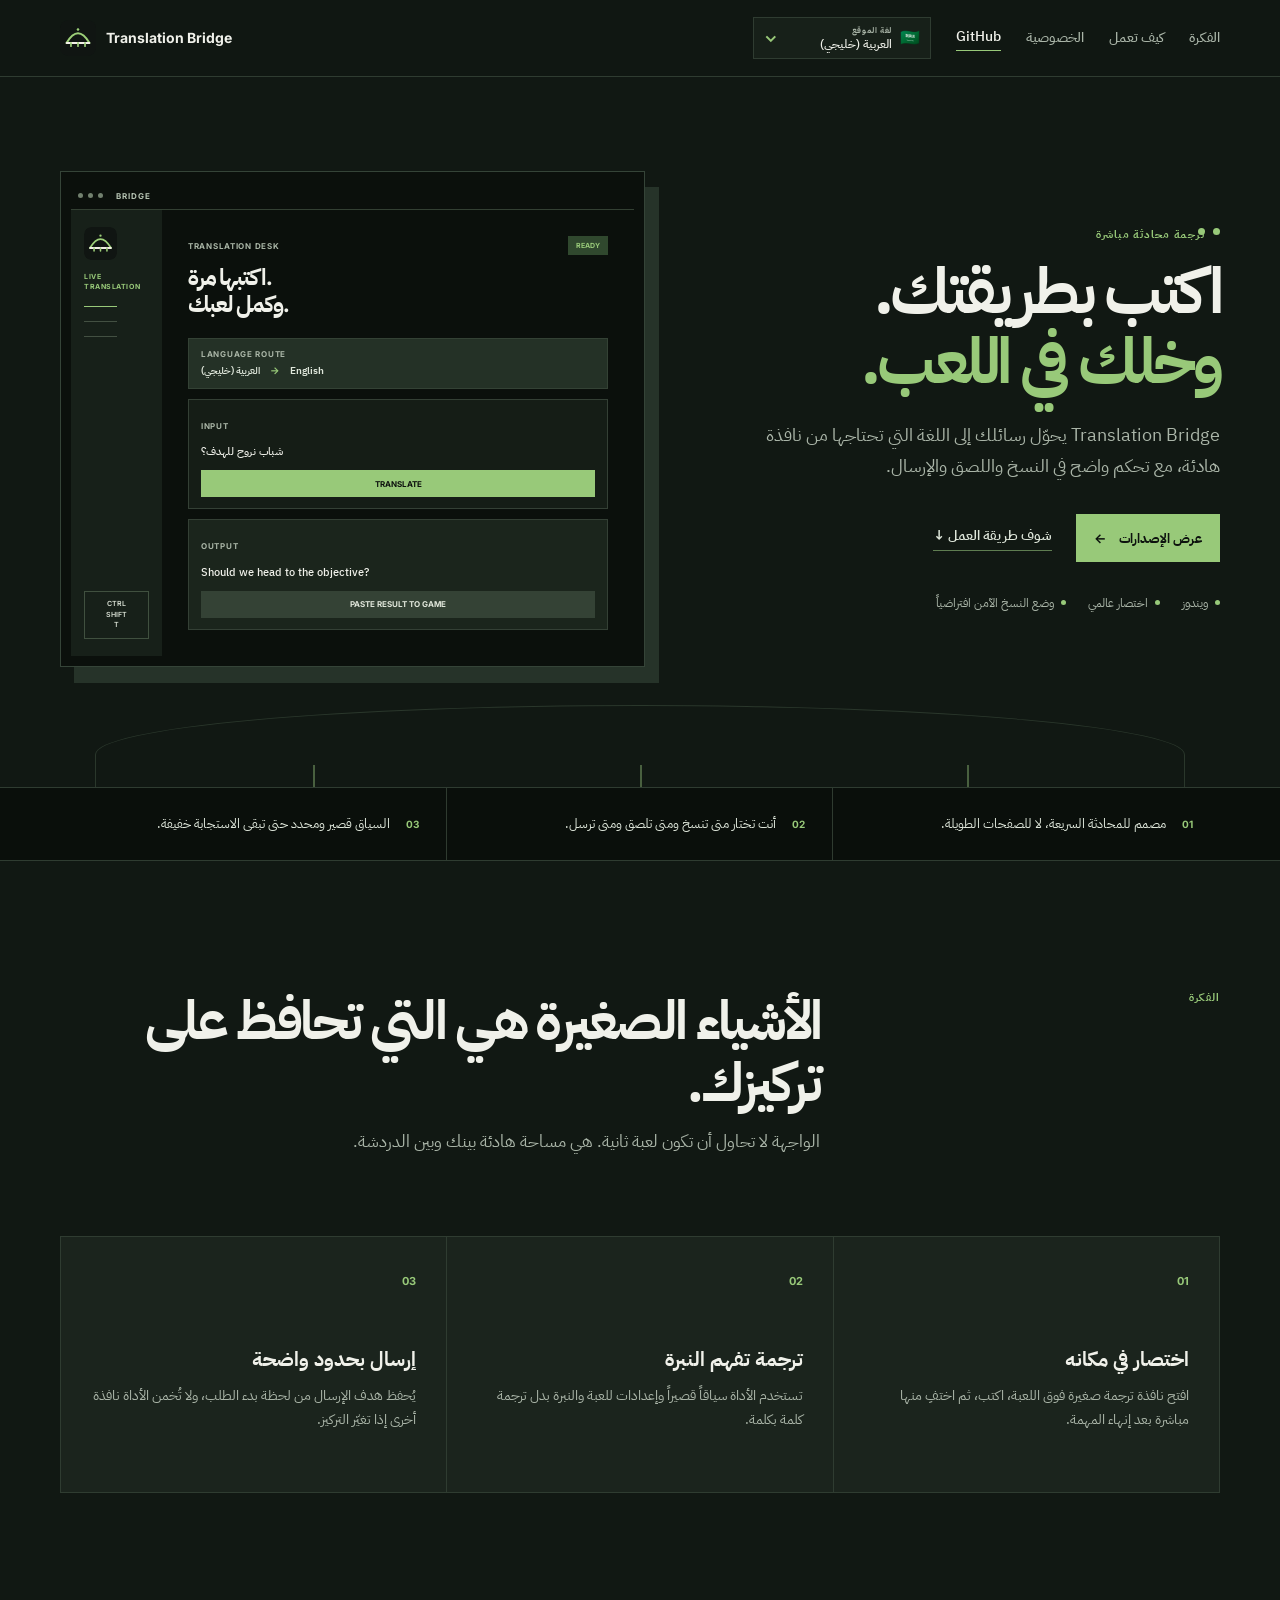
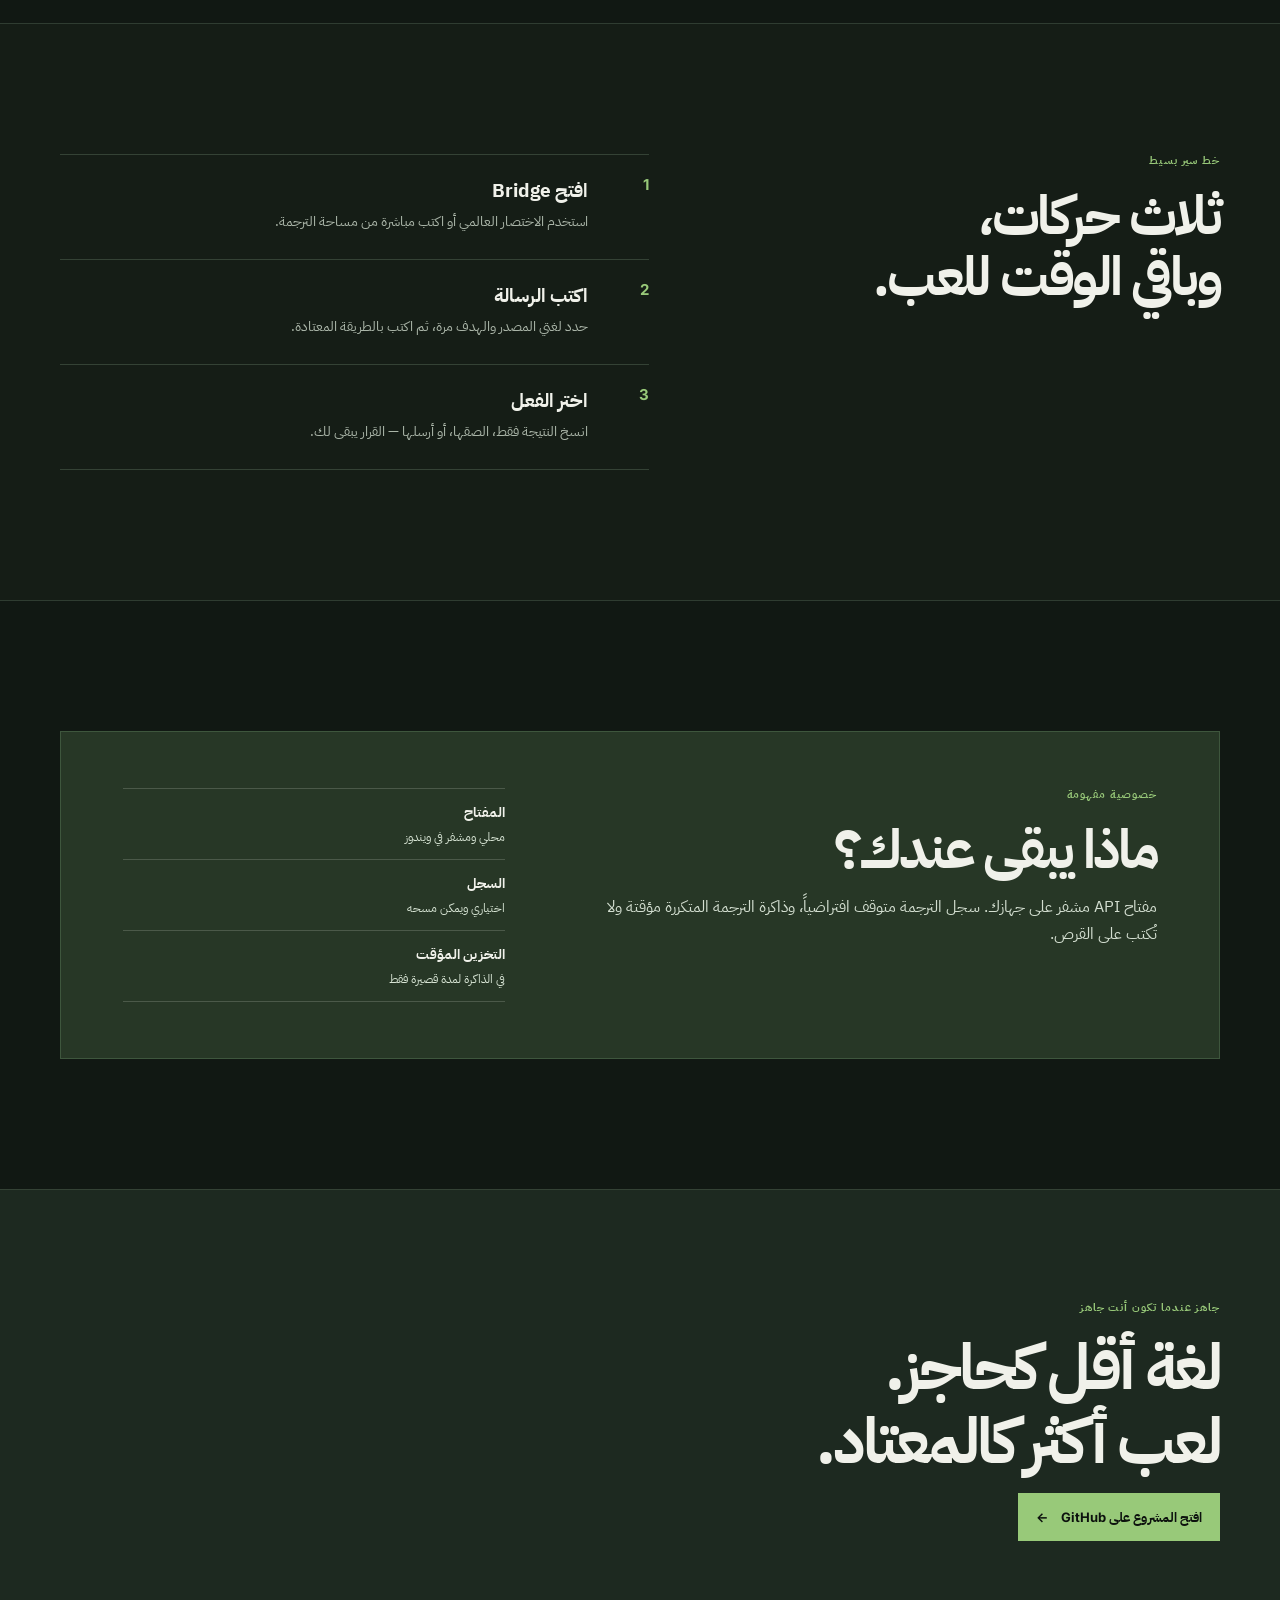
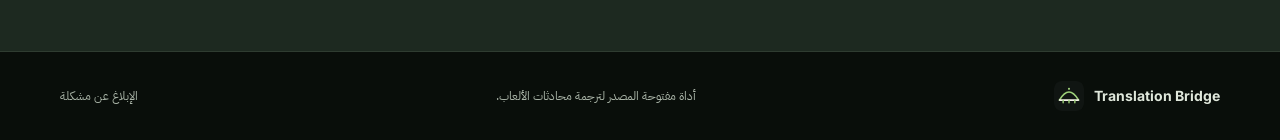
==== commit c0c11bea: "Fix multilingual layout and improve language selector" ====
--- a/docs/index.html
+++ b/docs/index.html
@@ -27,26 +27,29 @@
         <a href="#privacy" data-i18n="navPrivacy">الخصوصية</a>
         <a class="nav-github" href="https://github.com/kenshln47/TRANSLATION-BRIDGE" target="_blank" rel="noopener noreferrer">GitHub</a>
         <div class="language-switcher">
-          <button class="language-button" type="button" aria-expanded="false" aria-controls="language-menu" data-language-toggle>
+          <button class="language-button" type="button" aria-expanded="false" aria-controls="language-menu" aria-haspopup="listbox" data-language-toggle>
             <span class="language-button__flag" data-language-flag>🇸🇦</span>
-            <span data-language-current>العربية (خليجي)</span>
+            <span class="language-button__copy"><small data-i18n="languageLabel">لغة الموقع</small><span data-language-current>العربية (خليجي)</span></span>
             <span class="language-button__chevron" aria-hidden="true">⌄</span>
           </button>
           <div class="language-menu" id="language-menu" data-language-menu hidden>
-            <button type="button" data-language="ar-gulf">🇸🇦 العربية (خليجي)</button>
-            <button type="button" data-language="ar-standard">🇸🇦 العربية (فصحى)</button>
-            <button type="button" data-language="en">🇬🇧 English</button>
-            <button type="button" data-language="tr">🇹🇷 Türkçe</button>
-            <button type="button" data-language="es">🇪🇸 Español</button>
-            <button type="button" data-language="fr">🇫🇷 Français</button>
-            <button type="button" data-language="pt">🇧🇷 Português</button>
-            <button type="button" data-language="ru">🇷🇺 Русский</button>
-            <button type="button" data-language="de">🇩🇪 Deutsch</button>
-            <button type="button" data-language="ko">🇰🇷 한국어</button>
-            <button type="button" data-language="ja">🇯🇵 日本語</button>
-            <button type="button" data-language="hi">🇮🇳 हिंदी</button>
-            <button type="button" data-language="zh">🇨🇳 中文</button>
-            <button type="button" data-language="auto">🌐 Auto-detect</button>
+            <div class="language-menu__heading"><span data-i18n="languageTitle">اختر لغة الموقع</span><small data-i18n="languageHint">نفس اللغات المتاحة في التطبيق</small></div>
+            <div class="language-options" role="listbox" aria-label="لغات الموقع">
+              <button type="button" data-language="ar-gulf">🇸🇦 العربية (خليجي)</button>
+              <button type="button" data-language="ar-standard">🇸🇦 العربية (فصحى)</button>
+              <button type="button" data-language="en">🇬🇧 English</button>
+              <button type="button" data-language="tr">🇹🇷 Türkçe</button>
+              <button type="button" data-language="es">🇪🇸 Español</button>
+              <button type="button" data-language="fr">🇫🇷 Français</button>
+              <button type="button" data-language="pt">🇧🇷 Português</button>
+              <button type="button" data-language="ru">🇷🇺 Русский</button>
+              <button type="button" data-language="de">🇩🇪 Deutsch</button>
+              <button type="button" data-language="ko">🇰🇷 한국어</button>
+              <button type="button" data-language="ja">🇯🇵 日本語</button>
+              <button type="button" data-language="hi">🇮🇳 हिंदी</button>
+              <button type="button" data-language="zh">🇨🇳 中文</button>
+              <button type="button" data-language="auto">🌐 Auto-detect</button>
+            </div>
           </div>
         </div>
       </nav>
--- a/docs/style.css
+++ b/docs/style.css
@@ -25,6 +25,7 @@
 
 .site-header { background: rgba(17, 24, 19, .92); border-bottom: 1px solid var(--line); position: sticky; top: 0; z-index: 10; backdrop-filter: blur(12px); }
 .nav { align-items: center; display: flex; height: 76px; justify-content: space-between; }
+html[dir="ltr"] .nav { flex-direction: row-reverse; }
 .brand { align-items: center; display: inline-flex; direction: ltr; font-family: var(--sans); font-size: 14px; font-weight: 700; gap: 10px; text-decoration: none; white-space: nowrap; }
 .brand img { border-radius: 8px; display: block; }
 .nav-links { align-items: center; display: flex; font-size: 14px; font-weight: 500; gap: 25px; }
@@ -32,21 +33,20 @@
 .nav-links > a:hover { color: var(--green); }
 .nav-github { border-bottom: 1px solid var(--green); color: var(--white) !important; padding-bottom: 2px; }
 .language-switcher { position: relative; }
-.language-button { align-items: center; background: transparent; border: 1px solid var(--line); color: var(--white); cursor: pointer; display: inline-flex; font: 500 12px var(--serif); gap: 7px; min-height: 34px; padding: 5px 9px; }
+.language-button { align-items: center; background: var(--ink-soft); border: 1px solid var(--line); color: var(--white); cursor: pointer; display: inline-flex; font: 500 12px var(--serif); gap: 8px; min-height: 42px; padding: 5px 10px; text-align: start; }
 .language-button:hover, .language-button[aria-expanded="true"] { border-color: var(--green-muted); background: var(--ink-soft); }
-.language-button__flag { font-size: 14px; line-height: 1; }.language-button__chevron { color: var(--green); font: 700 17px/1 var(--sans); transform: translateY(-2px); }
-.language-menu { background: #182019; border: 1px solid var(--line); box-shadow: 0 16px 35px rgba(0,0,0,.3); display: grid; grid-template-columns: 1fr 1fr; left: 0; max-height: 360px; overflow-y: auto; padding: 6px; position: absolute; top: calc(100% + 8px); width: 318px; z-index: 30; }
+.language-button__flag { font-size: 16px; line-height: 1; }.language-button__copy { display: grid; line-height: 1.15; min-width: 106px; }.language-button__copy small { color: var(--muted); font: 700 8px var(--sans); letter-spacing: .08em; text-transform: uppercase; }.language-button__copy > span { margin-top: 2px; }.language-button__chevron { color: var(--green); font: 700 17px/1 var(--sans); transform: translateY(-2px); }
+.language-menu { background: #182019; border: 1px solid #405042; box-shadow: 0 18px 45px rgba(0,0,0,.42); left: 0; max-height: 420px; overflow-y: auto; padding: 8px; position: absolute; top: calc(100% + 9px); width: 420px; z-index: 30; }
 .language-menu[hidden] { display: none; }
-.language-menu button { background: transparent; border: 0; color: var(--mist); cursor: pointer; font: 500 12px var(--serif); padding: 8px 9px; text-align: start; }
-.language-menu button:hover, .language-menu button[aria-current="true"] { background: var(--panel-raised); color: var(--green); }
+.language-menu__heading { border-bottom: 1px solid var(--line); display: grid; gap: 1px; padding: 8px 9px 10px; }.language-menu__heading > span { color: var(--white); font: 700 12px var(--serif); }.language-menu__heading small { color: var(--muted); font-size: 10px; }.language-options { display: grid; gap: 4px; grid-template-columns: 1fr 1fr; padding-top: 8px; }.language-options button { background: transparent; border: 1px solid transparent; color: var(--mist); cursor: pointer; font: 500 12px var(--serif); min-height: 35px; padding: 7px 9px; text-align: start; }.language-options button:hover, .language-options button[aria-current="true"] { background: var(--panel-raised); border-color: #3d503e; color: var(--green); }
 .menu-toggle { background: none; border: 0; cursor: pointer; display: none; padding: 9px 0; }
 .menu-toggle > span:not(.sr-only) { background: var(--white); display: block; height: 1px; margin: 5px 0; width: 22px; }
 
 .hero { min-height: 710px; overflow: hidden; padding: 94px 0 68px; position: relative; }
 .hero-grid { align-items: center; display: grid; gap: 76px; grid-template-columns: minmax(0, .92fr) minmax(440px, 1.08fr); position: relative; z-index: 1; }
-.eyebrow { align-items: center; color: var(--green); display: flex; font-family: var(--sans); font-size: 11px; font-weight: 700; gap: 8px; letter-spacing: .08em; margin: 0 0 18px; text-transform: uppercase; }
+.hero-copy { min-width: 0; }.eyebrow { align-items: center; color: var(--green); display: flex; flex-wrap: nowrap; font-family: var(--sans); font-size: 11px; font-weight: 700; gap: 8px; letter-spacing: .08em; line-height: 1.25; margin: 0 0 18px; min-height: 14px; text-transform: uppercase; white-space: nowrap; }
 .eyebrow > span { background: var(--green); border-radius: 50%; height: 7px; width: 7px; }
-h1, h2, h3, p { margin-top: 0; } h1 { font-size: clamp(44px, 5.3vw, 76px); letter-spacing: -.055em; line-height: 1.08; margin-bottom: 23px; } h1 em { color: var(--green); font-style: normal; }
+h1, h2, h3, p { margin-top: 0; } h1 { font-size: clamp(42px, 5vw, 72px); letter-spacing: -.055em; line-height: 1.1; margin-bottom: 23px; max-width: 100%; overflow-wrap: anywhere; } h1 em { color: var(--green); font-style: normal; }
 .hero-text { color: var(--muted); font-size: 18px; max-width: 535px; }.hero-actions { align-items: center; display: flex; flex-wrap: wrap; gap: 24px; margin: 32px 0 31px; }
 .button { align-items: center; display: inline-flex; font-family: var(--sans); font-size: 13px; font-weight: 700; gap: 13px; justify-content: center; padding: 13px 18px; text-decoration: none; transition: transform .2s ease, background .2s ease; }
 .button:hover { transform: translateY(-2px); }.button-primary { background: var(--green); color: var(--ink); }.button-primary:hover { background: #b0dc91; }.text-link { border-bottom: 1px solid var(--green-muted); color: var(--mist); font-size: 14px; font-weight: 600; padding-bottom: 2px; text-decoration: none; }
@@ -69,4 +69,4 @@
 
 .reveal { opacity: 0; transform: translateY(12px); transition: opacity .55s ease, transform .55s ease; }.reveal.is-visible { opacity: 1; transform: translateY(0); }@media (prefers-reduced-motion: reduce) { html { scroll-behavior: auto; }.reveal { opacity: 1; transform: none; transition: none; } }
 @media (max-width: 900px) { .hero { padding-top: 62px; }.hero-grid { gap: 55px; grid-template-columns: 1fr; }.hero-copy { max-width: 620px; }.product-frame { margin: 0 auto; max-width: 600px; width: 100%; }.split-heading, .flow-layout, .privacy-card { gap: 35px; grid-template-columns: 1fr; }.split-heading { margin-bottom: 40px; }.proof-grid { grid-template-columns: 1fr; }.proof-grid p, .proof-grid p:first-child { border-block-end: 1px solid #2f3b30; border-inline-start: 0; }.proof-grid p:last-child { border-block-end: 0; } }
-@media (max-width: 680px) { .container { width: min(100% - 32px, 1160px); }.nav { height: 66px; }.brand { font-size: 12px; }.menu-toggle { display: block; }.nav-links { background: #131b14; border-bottom: 1px solid var(--line); display: none; flex-direction: column; align-items: stretch; gap: 0; left: 0; padding: 10px 16px 18px; position: absolute; right: 0; top: 66px; }.nav-links.is-open { display: flex; }.nav-links > a { border-bottom: 1px solid var(--line); padding: 10px 0; }.language-switcher { margin-top: 12px; }.language-button { justify-content: space-between; width: 100%; }.language-menu { left: 0; right: auto; width: min(318px, calc(100vw - 32px)); }.hero { min-height: 0; padding-bottom: 72px; }.hero-text { font-size: 16px; }.hero-actions { align-items: flex-start; flex-direction: column; gap: 16px; }.product-frame { box-shadow: 9px 10px 0 #263329; }.window-body { min-height: 365px; }.mini-rail { flex-basis: 67px; padding: 14px 9px; }.mini-rail small { font-size: 6px; }.mini-desk { padding: 20px 14px; }.mini-desk h2 { font-size: 19px; }.mini-card p { font-size: 10px; }.bridge-stroke { height: 80px; }.section { padding: 82px 0; }.feature-grid { grid-template-columns: 1fr; }.feature { min-height: auto; padding: 26px; }.feature h3 { margin-top: 34px; }.privacy-card { margin: 0 -16px; padding: 38px 24px; }.final-cta { padding: 80px 0; }.footer .container { align-items: flex-start; flex-direction: column; gap: 14px; } }
+@media (max-width: 680px) { .container { width: min(100% - 32px, 1160px); }.nav { height: 66px; }.brand { font-size: 12px; order: 2; }.menu-toggle { display: block; order: 1; }.nav-links { background: #131b14; border-bottom: 1px solid var(--line); display: none; flex-direction: column; align-items: stretch; gap: 0; left: 0; padding: 10px 16px 18px; position: absolute; right: 0; top: 66px; }.nav-links.is-open { display: flex; }.nav-links > a { border-bottom: 1px solid var(--line); padding: 10px 0; }.language-switcher { margin-top: 12px; }.language-button { justify-content: space-between; width: 100%; }.language-menu { left: 0; right: auto; width: min(420px, calc(100vw - 32px)); }.language-options { grid-template-columns: 1fr; }.hero { min-height: 0; padding-bottom: 72px; padding-top: 58px; }.eyebrow { font-size: 10px; letter-spacing: .045em; margin-bottom: 14px; white-space: nowrap; }.hero-copy h1 { font-size: clamp(42px, 10.8vw, 62px); line-height: 1.08; }.hero-text { font-size: 16px; }.hero-actions { align-items: flex-start; flex-direction: column; gap: 16px; }.product-frame { box-shadow: 9px 10px 0 #263329; }.window-body { min-height: 365px; }.mini-rail { flex-basis: 67px; padding: 14px 9px; }.mini-rail small { font-size: 6px; }.mini-desk { padding: 20px 14px; }.mini-desk h2 { font-size: 19px; }.mini-card p { font-size: 10px; }.bridge-stroke { height: 80px; }.section { padding: 82px 0; }.feature-grid { grid-template-columns: 1fr; }.feature { min-height: auto; padding: 26px; }.feature h3 { margin-top: 34px; }.privacy-card { margin: 0 -16px; padding: 38px 24px; }.final-cta { padding: 80px 0; }.footer .container { align-items: flex-start; flex-direction: column; gap: 14px; } }
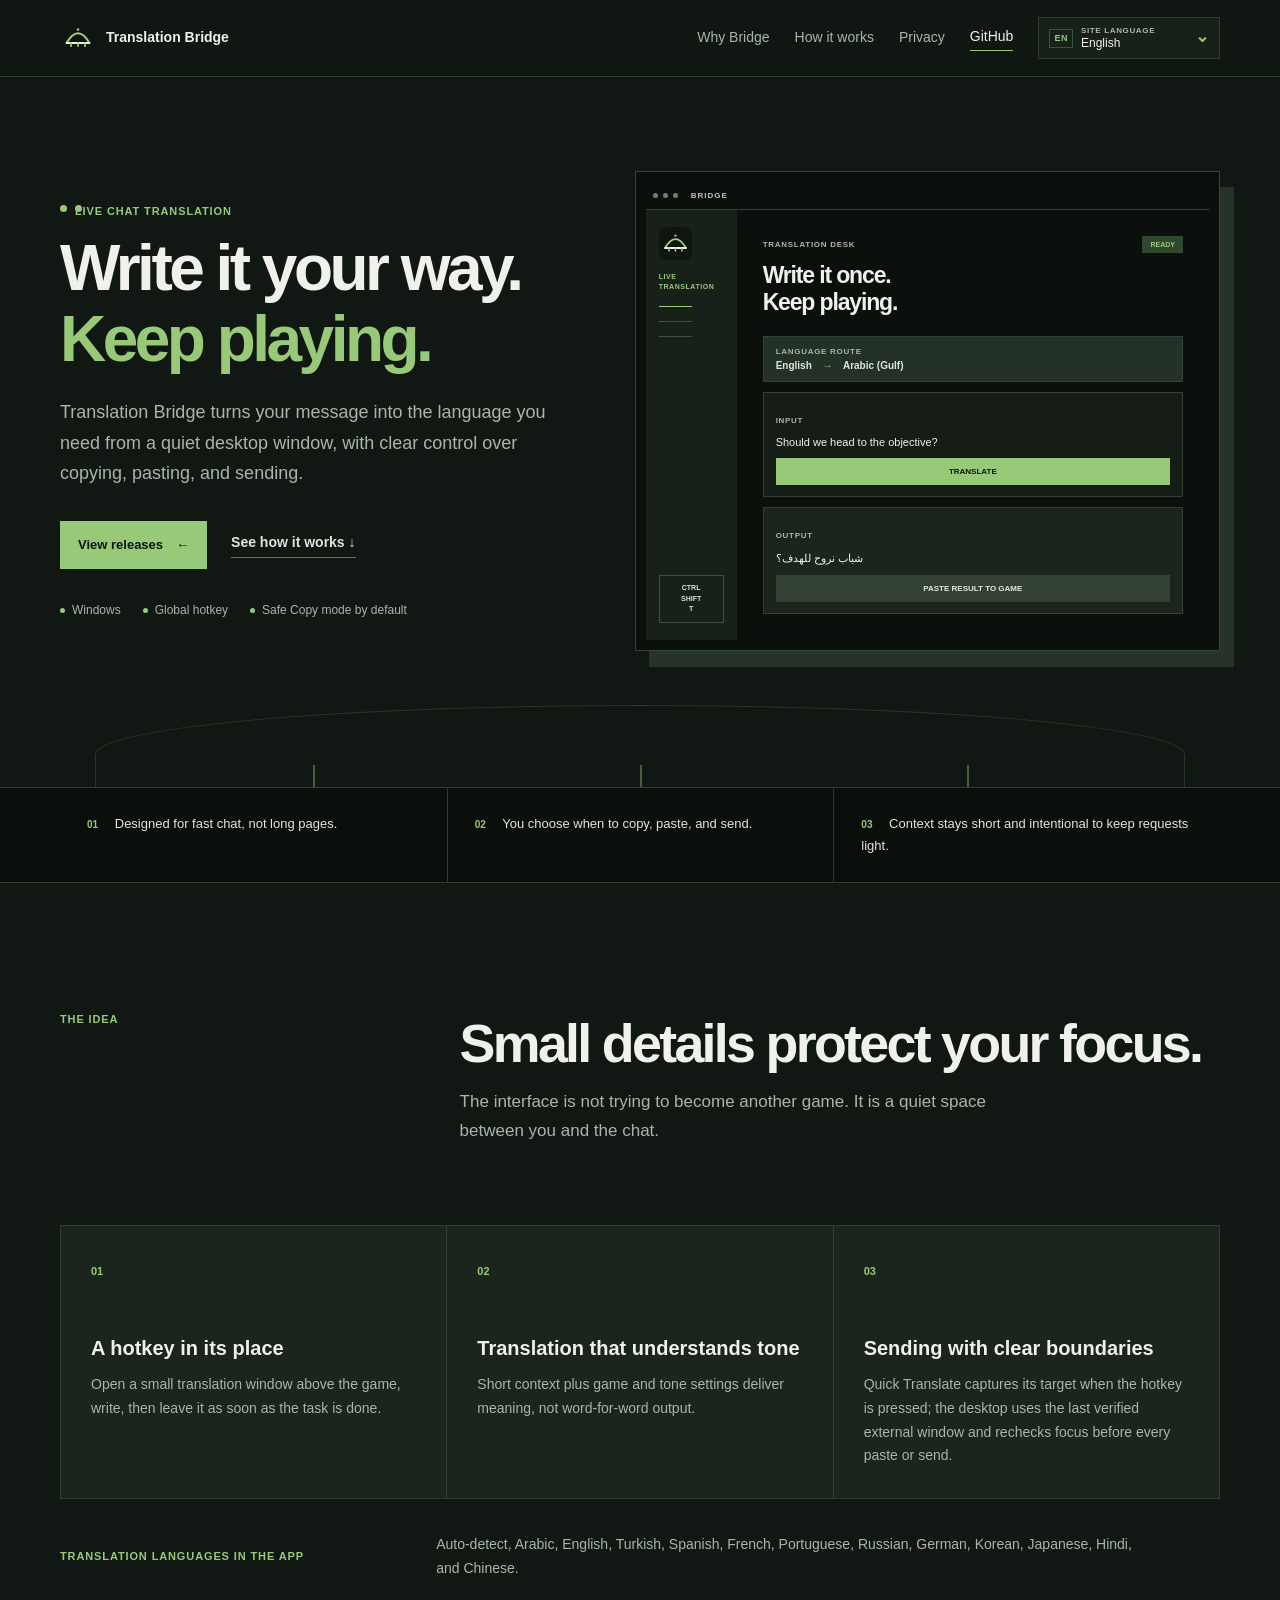
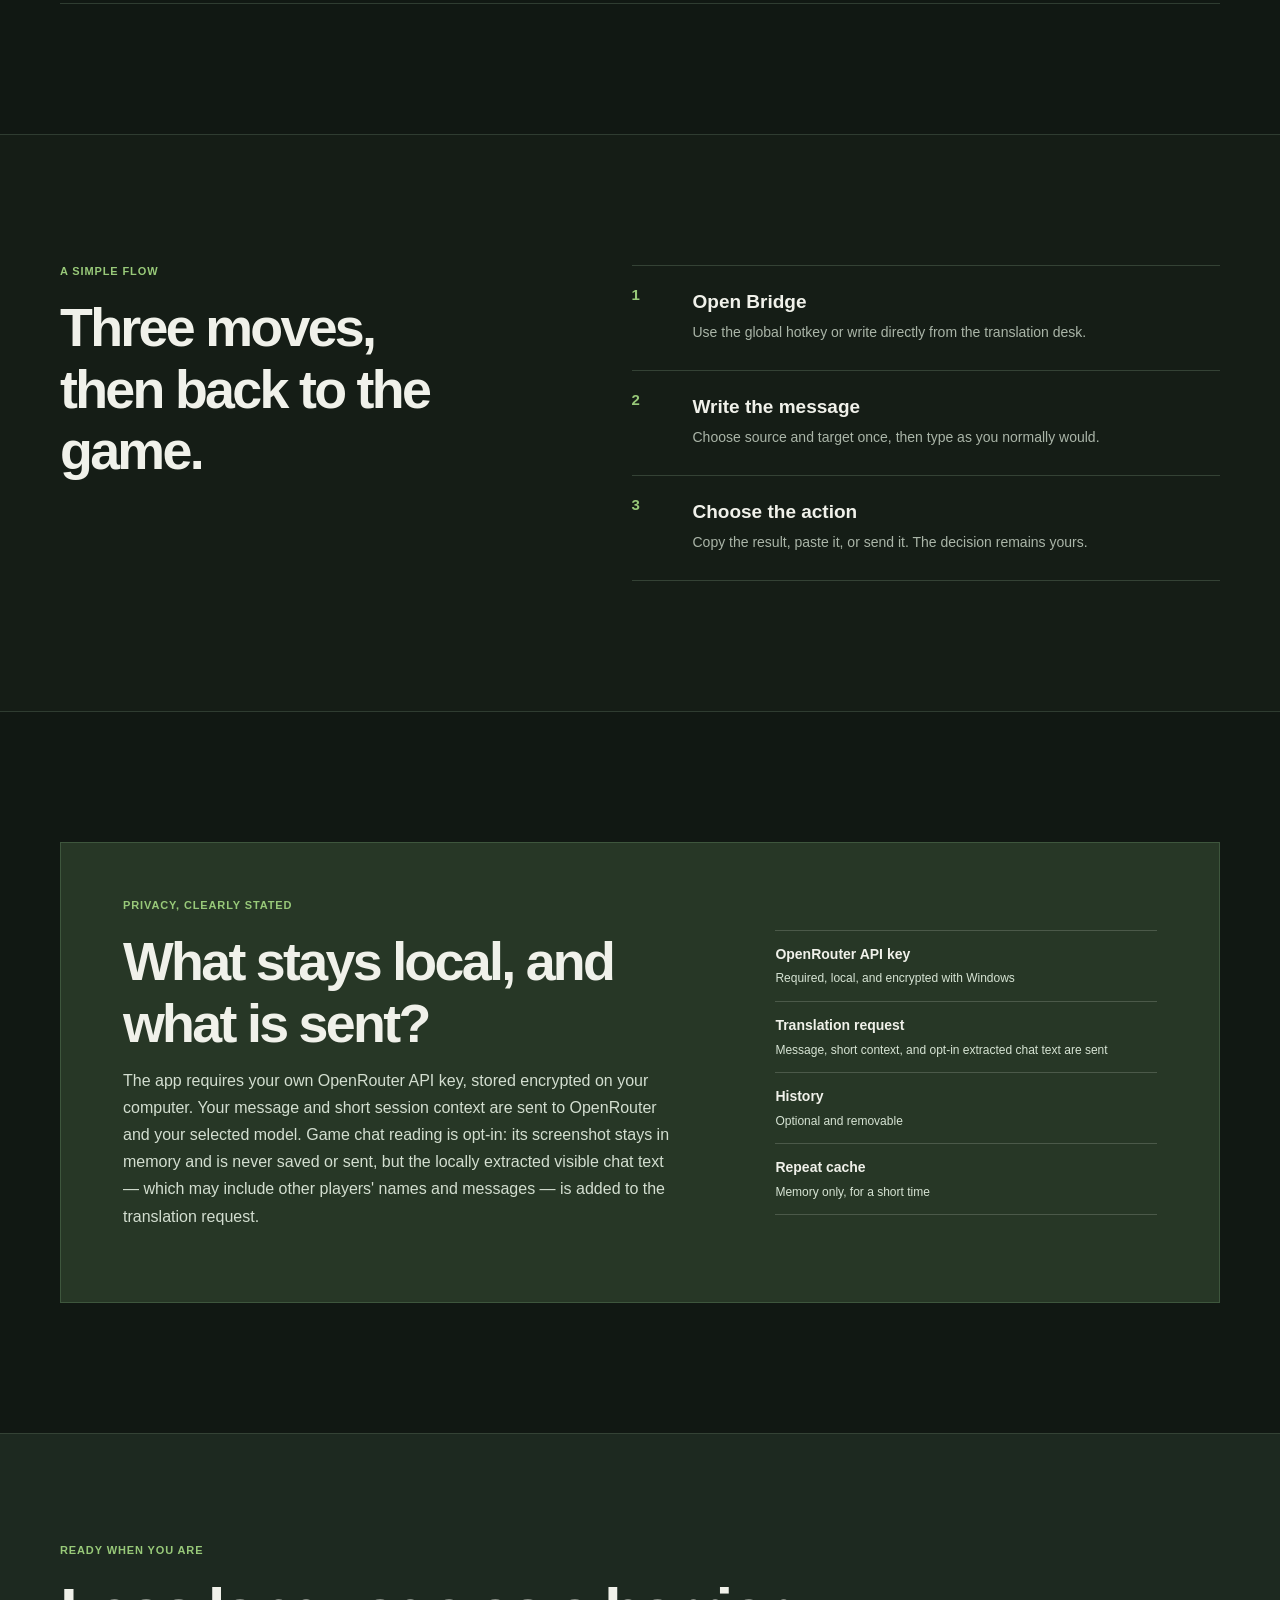
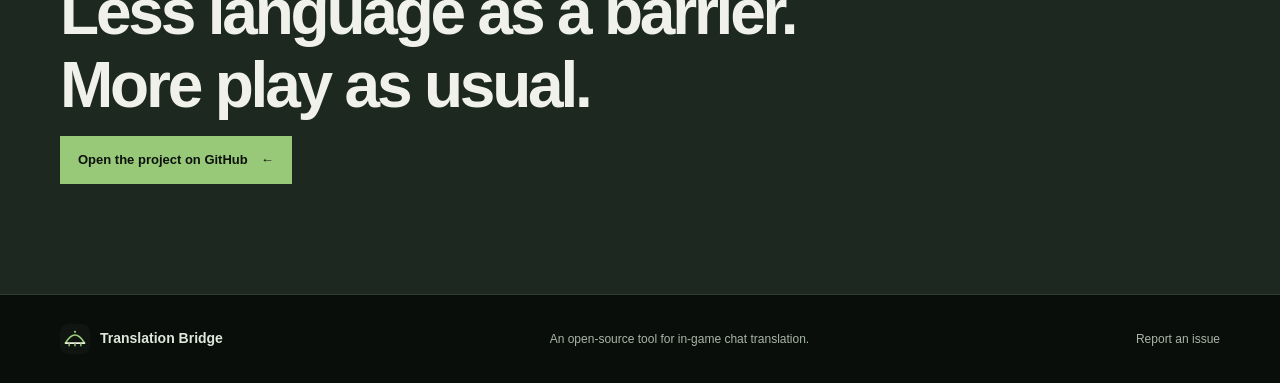
==== commit 48d9b95a: "feat: improve translation context performance UI and packaging" ====
--- a/docs/index.html
+++ b/docs/index.html
@@ -3,17 +3,26 @@
 <head>
   <meta charset="utf-8">
   <meta name="viewport" content="width=device-width, initial-scale=1">
-  <meta name="description" content="Translation Bridge: أداة ترجمة خفيفة للمحادثات داخل الألعاب، مع اختصار عالمي وخيارات إرسال آمنة.">
+  <meta name="description" content="أداة ويندوز خفيفة لترجمة محادثات الألعاب، مع اختصار عالمي وتحكم واضح في النسخ واللصق والإرسال.">
   <meta name="theme-color" content="#101512">
+  <link rel="canonical" href="https://kenshln47.github.io/TRANSLATION-BRIDGE/">
   <meta property="og:type" content="website">
-  <meta property="og:title" content="Translation Bridge — اكتب كما تتكلم">
+  <meta property="og:site_name" content="Translation Bridge">
+  <meta property="og:locale" content="ar_SA">
+  <meta property="og:locale:alternate" content="en_US">
+  <meta property="og:title" content="Translation Bridge — اكتب بطريقتك وخلك في اللعب">
   <meta property="og:description" content="ترجمة عملية لمحادثات الألعاب بدون تشتيت.">
   <meta property="og:url" content="https://kenshln47.github.io/TRANSLATION-BRIDGE/">
-  <title>Translation Bridge — اكتب كما تتكلم</title>
+  <meta property="og:image" content="https://kenshln47.github.io/TRANSLATION-BRIDGE/og-image.png">
+  <meta property="og:image:width" content="1200">
+  <meta property="og:image:height" content="630">
+  <meta property="og:image:alt" content="Translation Bridge — ترجمة محادثات الألعاب">
+  <meta name="twitter:card" content="summary_large_image">
+  <meta name="twitter:title" content="Translation Bridge — اكتب بطريقتك وخلك في اللعب">
+  <meta name="twitter:description" content="ترجمة عملية لمحادثات الألعاب بدون تشتيت.">
+  <meta name="twitter:image" content="https://kenshln47.github.io/TRANSLATION-BRIDGE/og-image.png">
+  <title>Translation Bridge — اكتب بطريقتك وخلك في اللعب</title>
   <link rel="icon" href="brand-mark.svg" type="image/svg+xml">
-  <link rel="preconnect" href="https://fonts.googleapis.com">
-  <link rel="preconnect" href="https://fonts.gstatic.com" crossorigin>
-  <link href="https://fonts.googleapis.com/css2?family=IBM+Plex+Sans+Arabic:wght@400;500;600;700&family=Inter:wght@400;500;600;700&display=swap" rel="stylesheet">
   <link rel="stylesheet" href="style.css">
 </head>
 <body>
@@ -21,44 +30,32 @@
 
   <header class="site-header" data-header>
     <div class="container nav">
-      <nav class="nav-links" id="site-nav" data-menu aria-label="التنقل الرئيسي">
+      <nav class="nav-links" id="site-nav" data-menu aria-label="التنقل الرئيسي" data-i18n-aria-label="navLabel">
         <a href="#why" data-i18n="navWhy">الفكرة</a>
         <a href="#flow" data-i18n="navFlow">كيف تعمل</a>
         <a href="#privacy" data-i18n="navPrivacy">الخصوصية</a>
         <a class="nav-github" href="https://github.com/kenshln47/TRANSLATION-BRIDGE" target="_blank" rel="noopener noreferrer">GitHub</a>
         <div class="language-switcher">
           <button class="language-button" type="button" aria-expanded="false" aria-controls="language-menu" aria-haspopup="listbox" data-language-toggle>
-            <span class="language-button__flag" data-language-flag>🇸🇦</span>
-            <span class="language-button__copy"><small data-i18n="languageLabel">لغة الموقع</small><span data-language-current>العربية (خليجي)</span></span>
+            <span class="language-button__flag" data-language-flag>AR</span>
+            <span class="language-button__copy"><small data-i18n="languageLabel">لغة الموقع</small><span data-language-current>العربية</span></span>
             <span class="language-button__chevron" aria-hidden="true">⌄</span>
           </button>
           <div class="language-menu" id="language-menu" data-language-menu hidden>
-            <div class="language-menu__heading"><span data-i18n="languageTitle">اختر لغة الموقع</span><small data-i18n="languageHint">نفس اللغات المتاحة في التطبيق</small></div>
-            <div class="language-options" role="listbox" aria-label="لغات الموقع">
-              <button type="button" data-language="ar-gulf">🇸🇦 العربية (خليجي)</button>
-              <button type="button" data-language="ar-standard">🇸🇦 العربية (فصحى)</button>
-              <button type="button" data-language="en">🇬🇧 English</button>
-              <button type="button" data-language="tr">🇹🇷 Türkçe</button>
-              <button type="button" data-language="es">🇪🇸 Español</button>
-              <button type="button" data-language="fr">🇫🇷 Français</button>
-              <button type="button" data-language="pt">🇧🇷 Português</button>
-              <button type="button" data-language="ru">🇷🇺 Русский</button>
-              <button type="button" data-language="de">🇩🇪 Deutsch</button>
-              <button type="button" data-language="ko">🇰🇷 한국어</button>
-              <button type="button" data-language="ja">🇯🇵 日本語</button>
-              <button type="button" data-language="hi">🇮🇳 हिंदी</button>
-              <button type="button" data-language="zh">🇨🇳 中文</button>
-              <button type="button" data-language="auto">🌐 Auto-detect</button>
+            <div class="language-menu__heading"><span data-i18n="languageTitle">اختر لغة الموقع</span><small data-i18n="languageHint">واجهة الموقع متاحة بالعربية والإنجليزية</small></div>
+            <div class="language-options" role="listbox" aria-label="لغات الموقع" data-i18n-aria-label="languageOptionsLabel">
+              <button type="button" role="option" tabindex="-1" aria-selected="true" data-language="ar"><span class="language-option__code" aria-hidden="true">AR</span><span>العربية</span><span class="language-option__check" aria-hidden="true">✓</span></button>
+              <button type="button" role="option" tabindex="-1" aria-selected="false" data-language="en"><span class="language-option__code" aria-hidden="true">EN</span><span>English</span><span class="language-option__check" aria-hidden="true">✓</span></button>
             </div>
           </div>
         </div>
       </nav>
-      <a class="brand" href="#top" aria-label="Translation Bridge">
+      <a class="brand" href="#top" aria-label="Translation Bridge — الصفحة الرئيسية" data-i18n-aria-label="brandLabel">
         <img src="brand-mark.svg" width="36" height="36" alt="">
         <span>Translation Bridge</span>
       </a>
       <button class="menu-toggle" type="button" aria-expanded="false" aria-controls="site-nav" data-menu-toggle>
-        <span></span><span></span><span></span><span class="sr-only" data-i18n="menu">فتح القائمة</span>
+        <span></span><span></span><span></span><span class="sr-only" data-menu-label>فتح القائمة</span>
       </button>
     </div>
   </header>
@@ -74,14 +71,14 @@
             <a class="button button-primary" href="https://github.com/kenshln47/TRANSLATION-BRIDGE/releases" target="_blank" rel="noopener noreferrer"><span data-i18n="release">عرض الإصدارات</span> <span aria-hidden="true">←</span></a>
             <a class="text-link" href="#flow"><span data-i18n="seeFlow">شوف طريقة العمل</span> <span aria-hidden="true">↓</span></a>
           </div>
-          <ul class="hero-notes" aria-label="مزايا أساسية">
+          <ul class="hero-notes" aria-label="مزايا أساسية" data-i18n-aria-label="keyFeaturesLabel">
             <li data-i18n="noteWindows">ويندوز</li>
             <li data-i18n="noteHotkey">اختصار عالمي</li>
             <li data-i18n="noteCopy">وضع النسخ الآمن افتراضياً</li>
           </ul>
         </div>
 
-        <div class="product-frame reveal" aria-label="تصور لواجهة Translation Bridge">
+        <div class="product-frame reveal" aria-label="تصور لواجهة Translation Bridge" data-i18n-aria-label="productPreviewLabel">
           <div class="window-bar"><span></span><span></span><span></span><b>BRIDGE</b></div>
           <div class="window-body">
             <aside class="mini-rail">
@@ -103,7 +100,7 @@
       <div class="bridge-stroke" aria-hidden="true"><i></i><i></i><i></i></div>
     </section>
 
-    <section class="proof" aria-label="مبادئ المنتج">
+    <section class="proof" aria-label="مبادئ المنتج" data-i18n-aria-label="productPrinciplesLabel">
       <div class="container proof-grid reveal">
         <p><b>01</b> <span data-i18n="proofOne">مصمم للمحادثة السريعة، لا للصفحات الطويلة.</span></p>
         <p><b>02</b> <span data-i18n="proofTwo">أنت تختار متى تنسخ ومتى تلصق ومتى ترسل.</span></p>
@@ -119,7 +116,11 @@
       <div class="container feature-grid">
         <article class="feature reveal"><span>01</span><h3 data-i18n="featureOneTitle">اختصار في مكانه</h3><p data-i18n="featureOneText">افتح نافذة ترجمة صغيرة فوق اللعبة، اكتب، ثم اختفِ منها مباشرة بعد إنهاء المهمة.</p></article>
         <article class="feature reveal"><span>02</span><h3 data-i18n="featureTwoTitle">ترجمة تفهم النبرة</h3><p data-i18n="featureTwoText">تستخدم الأداة سياقاً قصيراً وإعدادات للعبة والنبرة بدل ترجمة كلمة بكلمة.</p></article>
-        <article class="feature reveal"><span>03</span><h3 data-i18n="featureThreeTitle">إرسال بحدود واضحة</h3><p data-i18n="featureThreeText">يُحفظ هدف الإرسال من لحظة بدء الطلب، ولا تُخمن الأداة نافذة أخرى إذا تغيّر التركيز.</p></article>
+        <article class="feature reveal"><span>03</span><h3 data-i18n="featureThreeTitle">إرسال بحدود واضحة</h3><p data-i18n="featureThreeText">تحفظ النافذة السريعة هدفها لحظة ضغط الاختصار، وتستخدم الواجهة آخر نافذة خارجية موثقة مع إعادة فحص التركيز قبل كل لصق أو إرسال.</p></article>
+      </div>
+      <div class="container app-languages reveal" aria-labelledby="app-languages-title">
+        <p class="eyebrow" id="app-languages-title" data-i18n="appLanguagesTitle">لغات الترجمة داخل التطبيق</p>
+        <p data-i18n="appLanguagesText">اكتشاف تلقائي، العربية، الإنجليزية، التركية، الإسبانية، الفرنسية، البرتغالية، الروسية، الألمانية، الكورية، اليابانية، الهندية والصينية.</p>
       </div>
     </section>
 
@@ -136,9 +137,10 @@
 
     <section class="section privacy" id="privacy">
       <div class="container privacy-card reveal">
-        <div><p class="eyebrow" data-i18n="privacyEyebrow">خصوصية مفهومة</p><h2 data-i18n="privacyTitle">ماذا يبقى عندك؟</h2><p data-i18n="privacyText">مفتاح API مشفر على جهازك. سجل الترجمة متوقف افتراضياً، وذاكرة الترجمة المتكررة مؤقتة ولا تُكتب على القرص.</p></div>
+        <div><p class="eyebrow" data-i18n="privacyEyebrow">خصوصية مفهومة</p><h2 data-i18n="privacyTitle">ما الذي يبقى محلياً، وما الذي يُرسل؟</h2><p data-i18n="privacyText">يتطلب التطبيق مفتاح OpenRouter خاصاً بك ويُحفظ مشفراً على جهازك. تُرسل رسالتك والسياق القصير إلى OpenRouter والنموذج المختار. قراءة شات اللعبة اختيارية: تبقى الصورة في الذاكرة ولا تُحفظ أو تُرسل، لكن نص الشات المرئي المستخرج محلياً — وقد يشمل أسماء ورسائل لاعبين آخرين — يُضاف إلى طلب الترجمة.</p></div>
         <ul>
-          <li><b data-i18n="privacyKey">المفتاح</b><span data-i18n="privacyKeyText">محلي ومشفر في ويندوز</span></li>
+          <li><b data-i18n="privacyKey">مفتاح OpenRouter</b><span data-i18n="privacyKeyText">مطلوب، ومحلي ومشفر في ويندوز</span></li>
+          <li><b data-i18n="privacyProvider">طلب الترجمة</b><span data-i18n="privacyProviderText">تُرسل الرسالة والسياق القصير ونص الشات المستخرج عند تفعيله</span></li>
           <li><b data-i18n="privacyHistory">السجل</b><span data-i18n="privacyHistoryText">اختياري ويمكن مسحه</span></li>
           <li><b data-i18n="privacyCache">التخزين المؤقت</b><span data-i18n="privacyCacheText">في الذاكرة لمدة قصيرة فقط</span></li>
         </ul>
--- a/docs/style.css
+++ b/docs/style.css
@@ -10,14 +10,15 @@
   --white: #f0f1ea;
   --line: #2f3c31;
   --muted: #aab5a8;
-  --serif: "IBM Plex Sans Arabic", "Segoe UI", sans-serif;
-  --sans: Inter, "IBM Plex Sans Arabic", sans-serif;
+  --serif: "Segoe UI Variable", "Segoe UI", Tahoma, Arial, sans-serif;
+  --sans: "Segoe UI Variable", "Segoe UI", Tahoma, Arial, sans-serif;
 }
 
 * { box-sizing: border-box; }
 html { scroll-behavior: smooth; }
 body { margin: 0; background: var(--paper); color: var(--white); font-family: var(--serif); line-height: 1.7; }
 a { color: inherit; }
+button:focus-visible, a:focus-visible { outline: 2px solid var(--green); outline-offset: 3px; }
 .container { width: min(1160px, calc(100% - 48px)); margin: 0 auto; }
 .sr-only { clip: rect(0, 0, 0, 0); clip-path: inset(50%); height: 1px; overflow: hidden; position: absolute; white-space: nowrap; width: 1px; }
 .skip-link { background: var(--green); color: var(--ink); inset-inline-start: 18px; padding: 8px 14px; position: fixed; top: -50px; z-index: 20; }
@@ -35,10 +36,10 @@
 .language-switcher { position: relative; }
 .language-button { align-items: center; background: var(--ink-soft); border: 1px solid var(--line); color: var(--white); cursor: pointer; display: inline-flex; font: 500 12px var(--serif); gap: 8px; min-height: 42px; padding: 5px 10px; text-align: start; }
 .language-button:hover, .language-button[aria-expanded="true"] { border-color: var(--green-muted); background: var(--ink-soft); }
-.language-button__flag { font-size: 16px; line-height: 1; }.language-button__copy { display: grid; line-height: 1.15; min-width: 106px; }.language-button__copy small { color: var(--muted); font: 700 8px var(--sans); letter-spacing: .08em; text-transform: uppercase; }.language-button__copy > span { margin-top: 2px; }.language-button__chevron { color: var(--green); font: 700 17px/1 var(--sans); transform: translateY(-2px); }
-.language-menu { background: #182019; border: 1px solid #405042; box-shadow: 0 18px 45px rgba(0,0,0,.42); left: 0; max-height: 420px; overflow-y: auto; padding: 8px; position: absolute; top: calc(100% + 9px); width: 420px; z-index: 30; }
+.language-button__flag { border: 1px solid #405042; color: var(--green); font: 700 9px/1 var(--sans); letter-spacing: .06em; padding: 4px; }.language-button__copy { display: grid; line-height: 1.15; min-width: 106px; }.language-button__copy small { color: var(--muted); font: 700 8px var(--sans); letter-spacing: .08em; text-transform: uppercase; }.language-button__copy > span { margin-top: 2px; }.language-button__chevron { color: var(--green); font: 700 17px/1 var(--sans); transform: translateY(-2px); transition: transform .16s ease; }.language-button[aria-expanded="true"] .language-button__chevron { transform: rotate(180deg) translateY(2px); }
+.language-menu { background: #182019; border: 1px solid #405042; box-shadow: 0 18px 45px rgba(0,0,0,.42); left: 0; padding: 9px; position: absolute; top: calc(100% + 9px); width: 310px; z-index: 30; }
 .language-menu[hidden] { display: none; }
-.language-menu__heading { border-bottom: 1px solid var(--line); display: grid; gap: 1px; padding: 8px 9px 10px; }.language-menu__heading > span { color: var(--white); font: 700 12px var(--serif); }.language-menu__heading small { color: var(--muted); font-size: 10px; }.language-options { display: grid; gap: 4px; grid-template-columns: 1fr 1fr; padding-top: 8px; }.language-options button { background: transparent; border: 1px solid transparent; color: var(--mist); cursor: pointer; font: 500 12px var(--serif); min-height: 35px; padding: 7px 9px; text-align: start; }.language-options button:hover, .language-options button[aria-current="true"] { background: var(--panel-raised); border-color: #3d503e; color: var(--green); }
+.language-menu__heading { border-bottom: 1px solid var(--line); display: grid; gap: 2px; padding: 9px 10px 11px; }.language-menu__heading > span { color: var(--white); font: 700 13px var(--serif); }.language-menu__heading small { color: var(--muted); font-size: 11px; }.language-options { display: grid; gap: 5px; grid-template-columns: 1fr; padding-top: 8px; }.language-options button { align-items: center; background: transparent; border: 1px solid transparent; color: var(--mist); cursor: pointer; display: grid; font: 600 13px var(--serif); gap: 10px; grid-template-columns: 27px 1fr 16px; min-height: 44px; padding: 8px 10px; text-align: start; width: 100%; }.language-option__code { border: 1px solid #405042; color: var(--muted); font: 700 9px/1 var(--sans); letter-spacing: .06em; padding: 4px 3px; text-align: center; }.language-option__check { color: var(--green); font-family: var(--sans); opacity: 0; text-align: end; }.language-options button[aria-selected="true"] .language-option__check { opacity: 1; }.language-options button:hover, .language-options button[aria-selected="true"] { background: var(--panel-raised); border-color: #3d503e; color: var(--green); }.language-options button[aria-selected="true"] .language-option__code { border-color: var(--green-muted); color: var(--green); }
 .menu-toggle { background: none; border: 0; cursor: pointer; display: none; padding: 9px 0; }
 .menu-toggle > span:not(.sr-only) { background: var(--white); display: block; height: 1px; margin: 5px 0; width: 22px; }
 
@@ -62,11 +63,11 @@
 .proof { background: #0a0f0b; border-block: 1px solid var(--line); color: var(--mist); }.proof-grid { display: grid; grid-template-columns: repeat(3, 1fr); }.proof-grid p { border-inline-start: 1px solid #2f3b30; font-size: 13px; margin: 0; padding: 25px 27px; }.proof-grid p:first-child { border-inline-start: 0; }.proof-grid b { color: var(--green); font-family: var(--sans); font-size: 10px; margin-inline-end: 13px; }
 
 .section { padding: 130px 0; }.split-heading { align-items: start; display: grid; gap: 58px; grid-template-columns: .62fr 1.38fr; margin-bottom: 62px; }.split-heading h2, .flow-intro h2, .privacy h2, .final-cta h2 { font-size: clamp(32px, 4.2vw, 55px); letter-spacing: -.05em; line-height: 1.15; margin-bottom: 13px; }.split-heading div > p { color: var(--muted); font-size: 17px; max-width: 550px; }
-.feature-grid { background: var(--line); border: 1px solid var(--line); display: grid; gap: 1px; grid-template-columns: repeat(3, 1fr); }.feature { background: var(--panel); min-height: 255px; padding: 30px; }.feature span { color: var(--green); font: 700 11px var(--sans); }.feature h3 { font-size: 20px; margin: 48px 0 8px; }.feature p { color: var(--muted); font-size: 14px; margin: 0; }
+.feature-grid { background: var(--line); border: 1px solid var(--line); display: grid; gap: 1px; grid-template-columns: repeat(3, 1fr); }.feature { background: var(--panel); min-height: 255px; padding: 30px; }.feature span { color: var(--green); font: 700 11px var(--sans); }.feature h3 { font-size: 20px; margin: 48px 0 8px; }.feature p { color: var(--muted); font-size: 14px; margin: 0; }.app-languages { border-bottom: 1px solid var(--line); display: grid; gap: 24px; grid-template-columns: .62fr 1.38fr; padding-bottom: 22px; padding-top: 34px; }.app-languages .eyebrow, .app-languages > p { margin: 0; }.app-languages > p:last-child { color: var(--muted); font-size: 14px; max-width: 720px; }
 .flow-section { background: #151d16; border-block: 1px solid var(--line); }.flow-layout { display: grid; gap: 90px; grid-template-columns: .9fr 1.1fr; }.flow-list { list-style: none; margin: 0; padding: 0; }.flow-list li { border-top: 1px solid #344235; display: grid; gap: 21px; grid-template-columns: 40px 1fr; padding: 20px 0 25px; }.flow-list li:last-child { border-bottom: 1px solid #344235; }.flow-list span { color: var(--green); font: 700 15px var(--sans); }.flow-list h3 { font-size: 19px; margin-bottom: 3px; }.flow-list p { color: var(--muted); font-size: 14px; margin-bottom: 0; }
 .privacy { padding-bottom: 130px; }.privacy-card { background: #273726; border: 1px solid #3e563d; color: var(--white); display: grid; gap: 80px; grid-template-columns: 1.2fr .8fr; padding: 56px 62px; }.privacy-card .eyebrow { color: var(--green); }.privacy-card h2 { margin-bottom: 12px; }.privacy-card > div > p:last-child { color: #d3ded0; font-size: 16px; max-width: 560px; }.privacy-card ul { align-self: center; list-style: none; margin: 0; padding: 0; }.privacy-card li { border-top: 1px solid rgba(238, 245, 232, .18); padding: 12px 0; }.privacy-card li:last-child { border-bottom: 1px solid rgba(238, 245, 232, .18); }.privacy-card b, .privacy-card span { display: block; }.privacy-card b { font-size: 14px; }.privacy-card span { color: #d7e4d4; font-size: 12px; margin-top: 2px; }
 .final-cta { background: #1d2920; border-top: 1px solid #344235; padding: 110px 0; }.final-cta .eyebrow { color: var(--green); }.final-cta h2 { font-size: clamp(37px, 5vw, 66px); max-width: 740px; }.button-dark { background: var(--green); color: var(--ink); }.button-dark:hover { background: #b0dc91; }.footer { background: #090e0a; border-top: 1px solid var(--line); color: var(--mist); padding: 29px 0; }.footer .container { align-items: center; display: flex; gap: 30px; justify-content: space-between; }.footer p, .footer > .container > a:last-child { color: var(--muted); font-size: 12px; margin: 0; }.footer > .container > a:last-child { text-decoration: none; }
 
 .reveal { opacity: 0; transform: translateY(12px); transition: opacity .55s ease, transform .55s ease; }.reveal.is-visible { opacity: 1; transform: translateY(0); }@media (prefers-reduced-motion: reduce) { html { scroll-behavior: auto; }.reveal { opacity: 1; transform: none; transition: none; } }
-@media (max-width: 900px) { .hero { padding-top: 62px; }.hero-grid { gap: 55px; grid-template-columns: 1fr; }.hero-copy { max-width: 620px; }.product-frame { margin: 0 auto; max-width: 600px; width: 100%; }.split-heading, .flow-layout, .privacy-card { gap: 35px; grid-template-columns: 1fr; }.split-heading { margin-bottom: 40px; }.proof-grid { grid-template-columns: 1fr; }.proof-grid p, .proof-grid p:first-child { border-block-end: 1px solid #2f3b30; border-inline-start: 0; }.proof-grid p:last-child { border-block-end: 0; } }
-@media (max-width: 680px) { .container { width: min(100% - 32px, 1160px); }.nav { height: 66px; }.brand { font-size: 12px; order: 2; }.menu-toggle { display: block; order: 1; }.nav-links { background: #131b14; border-bottom: 1px solid var(--line); display: none; flex-direction: column; align-items: stretch; gap: 0; left: 0; padding: 10px 16px 18px; position: absolute; right: 0; top: 66px; }.nav-links.is-open { display: flex; }.nav-links > a { border-bottom: 1px solid var(--line); padding: 10px 0; }.language-switcher { margin-top: 12px; }.language-button { justify-content: space-between; width: 100%; }.language-menu { left: 0; right: auto; width: min(420px, calc(100vw - 32px)); }.language-options { grid-template-columns: 1fr; }.hero { min-height: 0; padding-bottom: 72px; padding-top: 58px; }.eyebrow { font-size: 10px; letter-spacing: .045em; margin-bottom: 14px; white-space: nowrap; }.hero-copy h1 { font-size: clamp(42px, 10.8vw, 62px); line-height: 1.08; }.hero-text { font-size: 16px; }.hero-actions { align-items: flex-start; flex-direction: column; gap: 16px; }.product-frame { box-shadow: 9px 10px 0 #263329; }.window-body { min-height: 365px; }.mini-rail { flex-basis: 67px; padding: 14px 9px; }.mini-rail small { font-size: 6px; }.mini-desk { padding: 20px 14px; }.mini-desk h2 { font-size: 19px; }.mini-card p { font-size: 10px; }.bridge-stroke { height: 80px; }.section { padding: 82px 0; }.feature-grid { grid-template-columns: 1fr; }.feature { min-height: auto; padding: 26px; }.feature h3 { margin-top: 34px; }.privacy-card { margin: 0 -16px; padding: 38px 24px; }.final-cta { padding: 80px 0; }.footer .container { align-items: flex-start; flex-direction: column; gap: 14px; } }
+@media (max-width: 900px) { .hero { padding-top: 62px; }.hero-grid { gap: 55px; grid-template-columns: 1fr; }.hero-copy { max-width: 620px; }.product-frame { margin: 0 auto; max-width: 600px; width: 100%; }.split-heading, .flow-layout, .privacy-card, .app-languages { gap: 35px; grid-template-columns: 1fr; }.split-heading { margin-bottom: 40px; }.proof-grid { grid-template-columns: 1fr; }.proof-grid p, .proof-grid p:first-child { border-block-end: 1px solid #2f3b30; border-inline-start: 0; }.proof-grid p:last-child { border-block-end: 0; } }
+@media (max-width: 680px) { .container { width: min(100% - 32px, 1160px); }.nav { height: 66px; }.brand { font-size: 12px; order: 2; }.menu-toggle { display: block; order: 1; }.nav-links { background: #131b14; border-bottom: 1px solid var(--line); display: none; flex-direction: column; align-items: stretch; gap: 0; left: 0; padding: 10px 16px 18px; position: absolute; right: 0; top: 66px; }.nav-links.is-open { display: flex; }.nav-links > a { border-bottom: 1px solid var(--line); padding: 10px 0; }.language-switcher { margin-top: 12px; }.language-button { justify-content: space-between; width: 100%; }.language-menu { box-shadow: none; margin-top: 8px; position: static; width: 100%; }.hero { min-height: 0; padding-bottom: 72px; padding-top: 58px; }.eyebrow { font-size: 10px; letter-spacing: .045em; margin-bottom: 14px; white-space: nowrap; }.hero-copy h1 { font-size: clamp(42px, 10.8vw, 62px); line-height: 1.08; }.hero-text { font-size: 16px; }.hero-actions { align-items: flex-start; flex-direction: column; gap: 16px; }.product-frame { box-shadow: 9px 10px 0 #263329; }.window-body { min-height: 365px; }.mini-rail { flex-basis: 67px; padding: 14px 9px; }.mini-rail small { font-size: 6px; }.mini-desk { padding: 20px 14px; }.mini-desk h2 { font-size: 19px; }.mini-card p { font-size: 10px; }.bridge-stroke { height: 80px; }.section { padding: 82px 0; }.feature-grid { grid-template-columns: 1fr; }.feature { min-height: auto; padding: 26px; }.feature h3 { margin-top: 34px; }.app-languages { gap: 12px; padding-top: 28px; }.privacy-card { margin: 0 -16px; padding: 38px 24px; }.final-cta { padding: 80px 0; }.footer .container { align-items: flex-start; flex-direction: column; gap: 14px; } }
